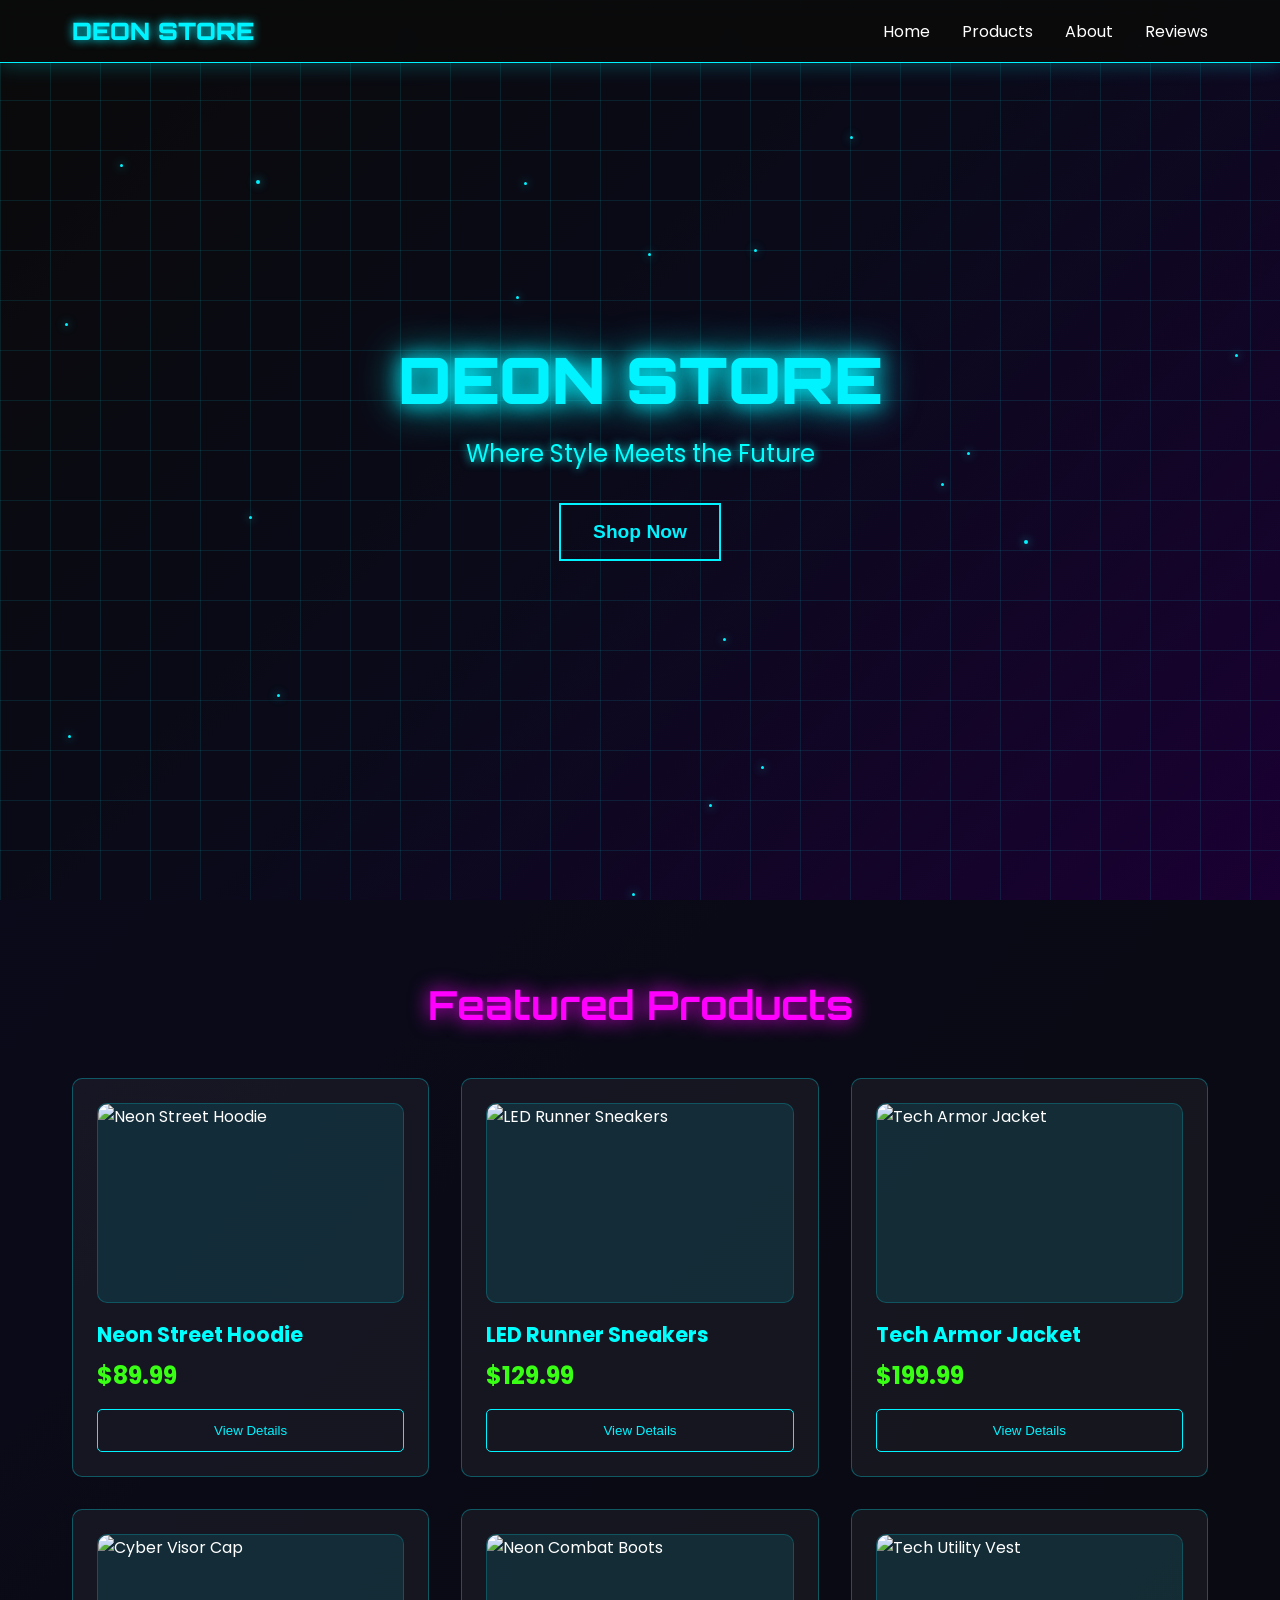
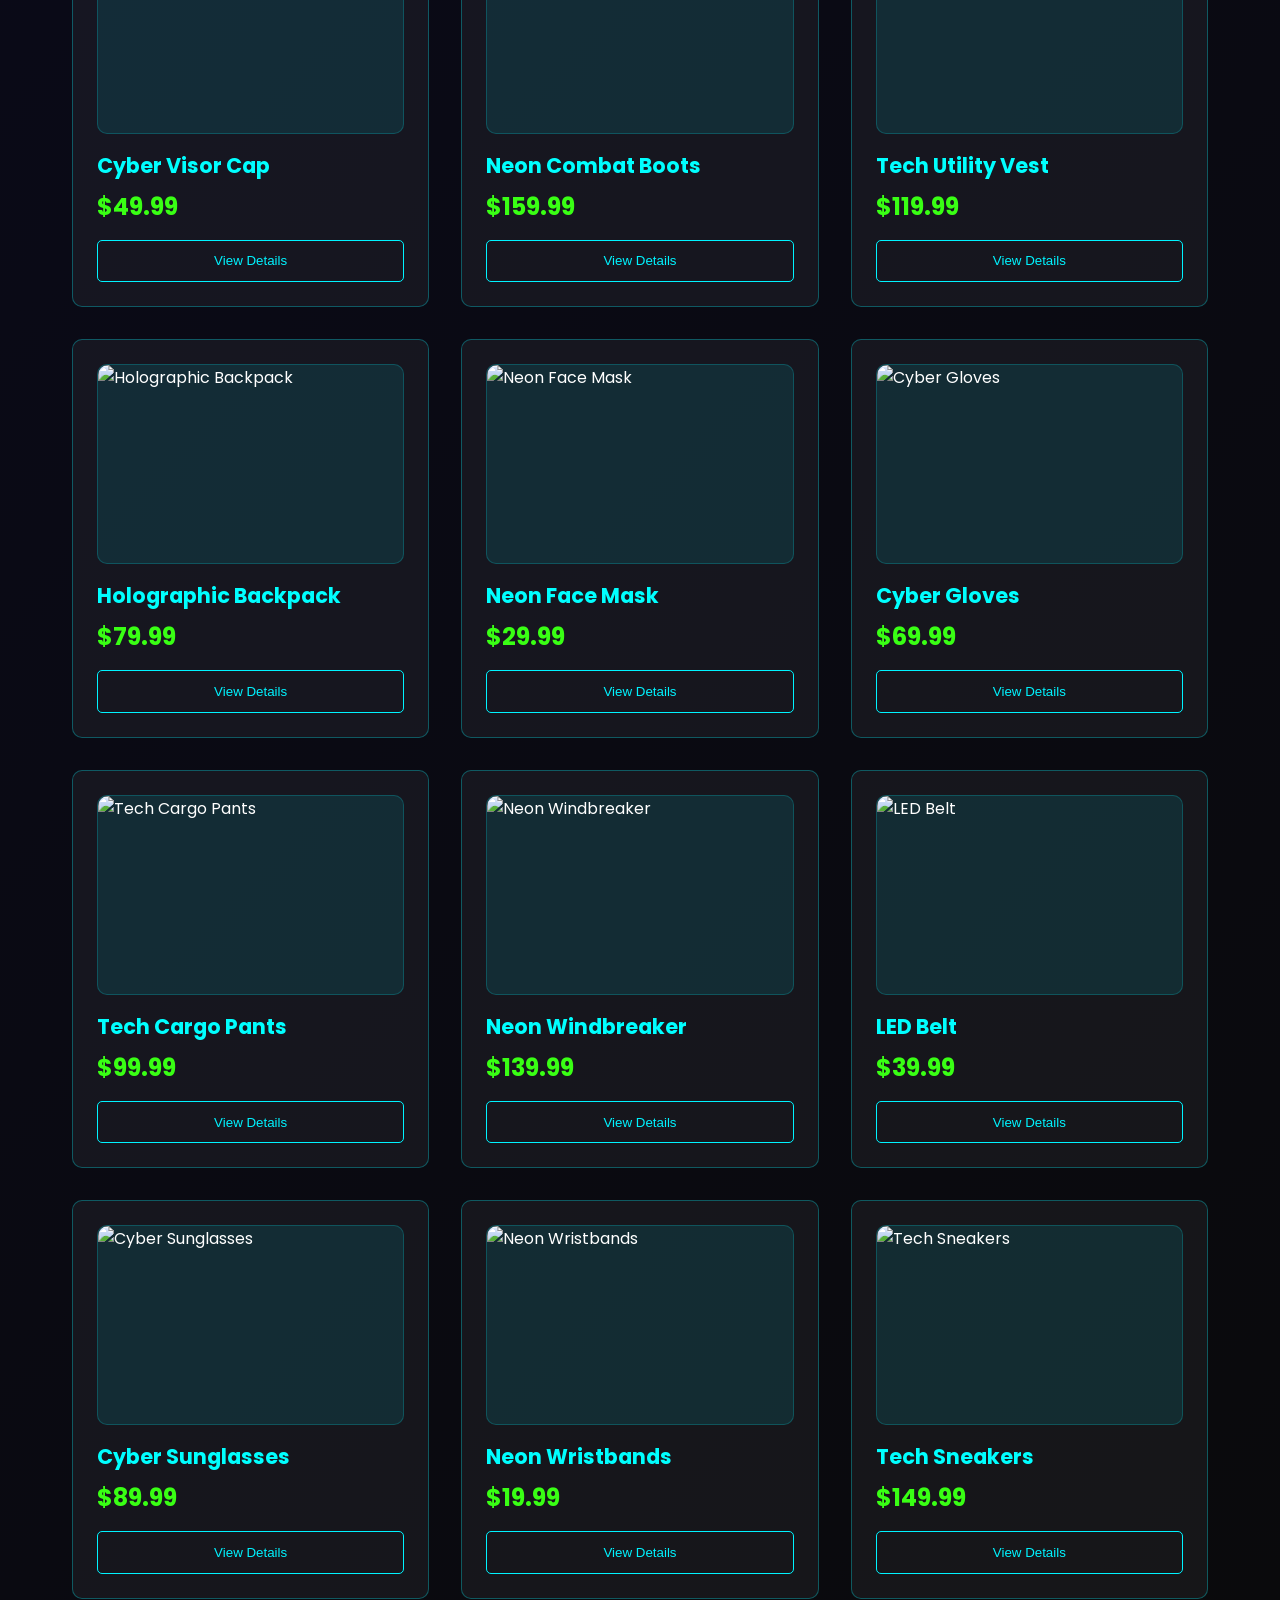
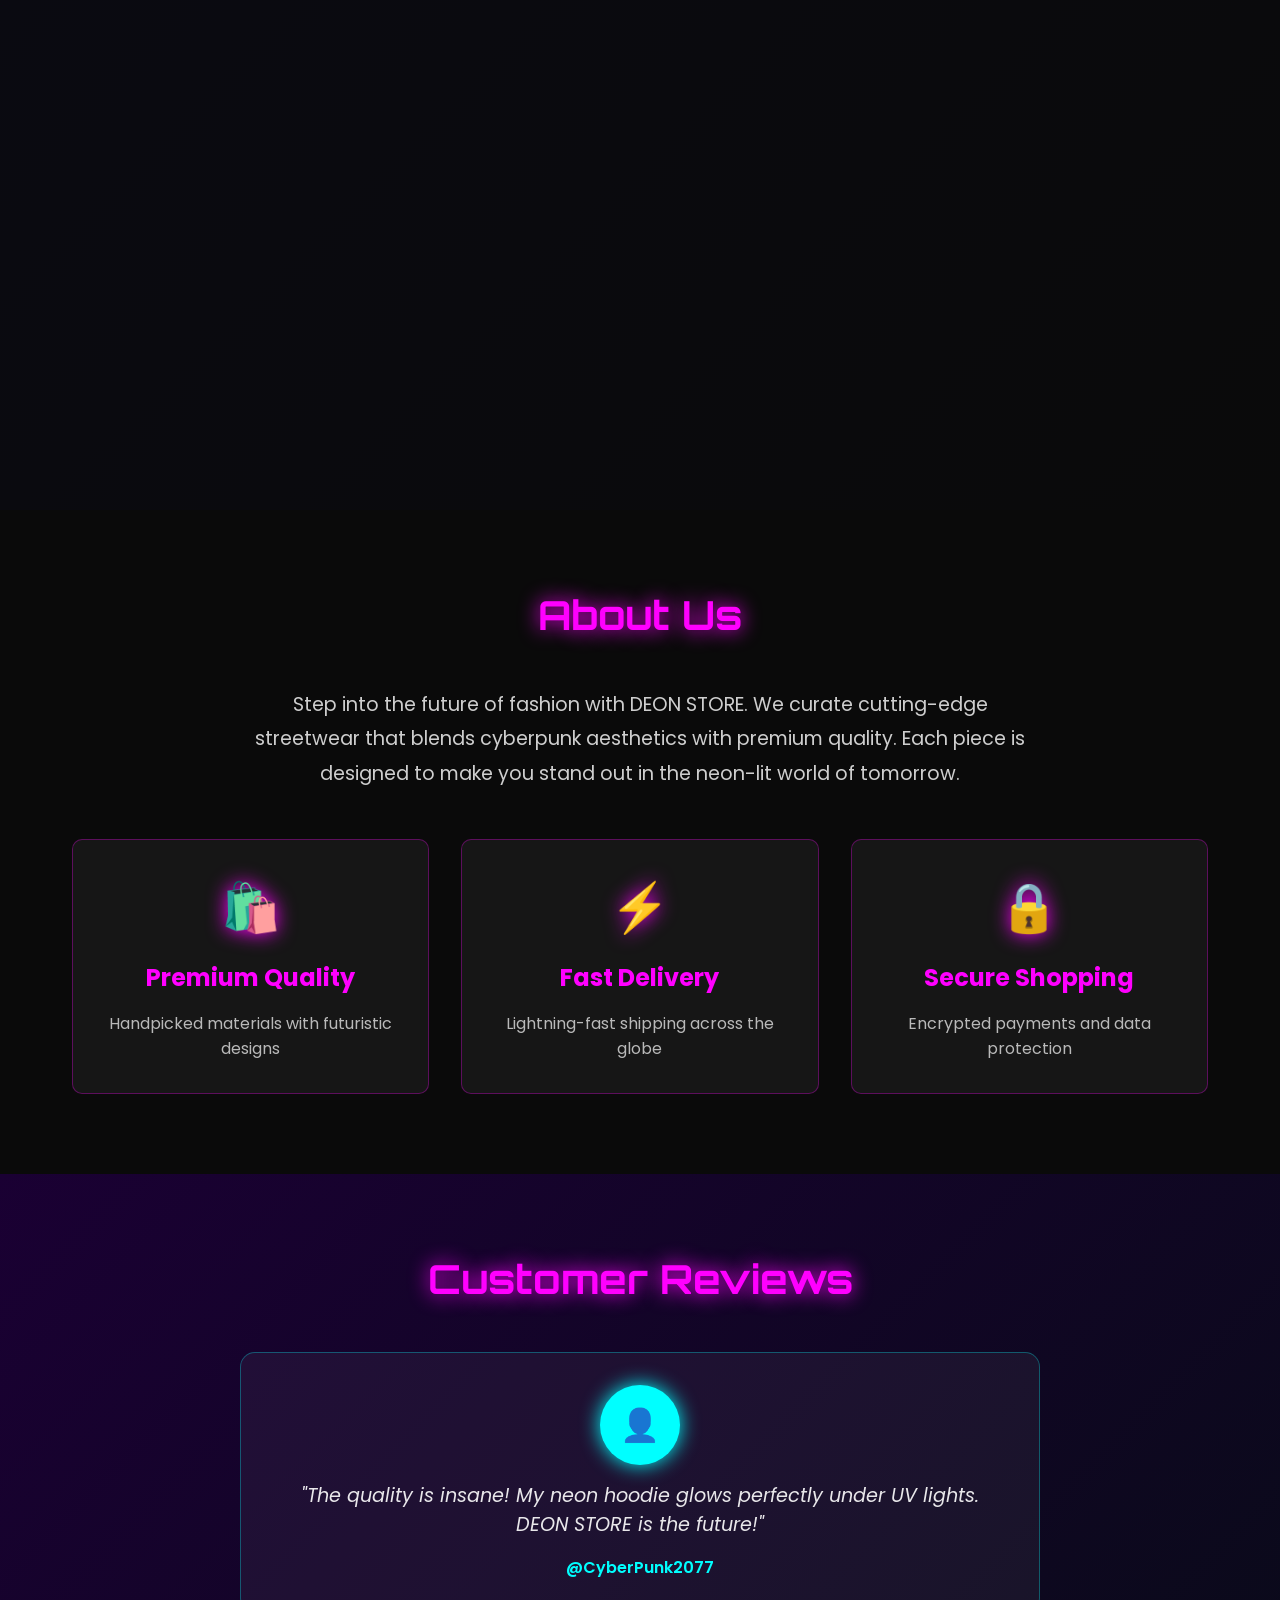
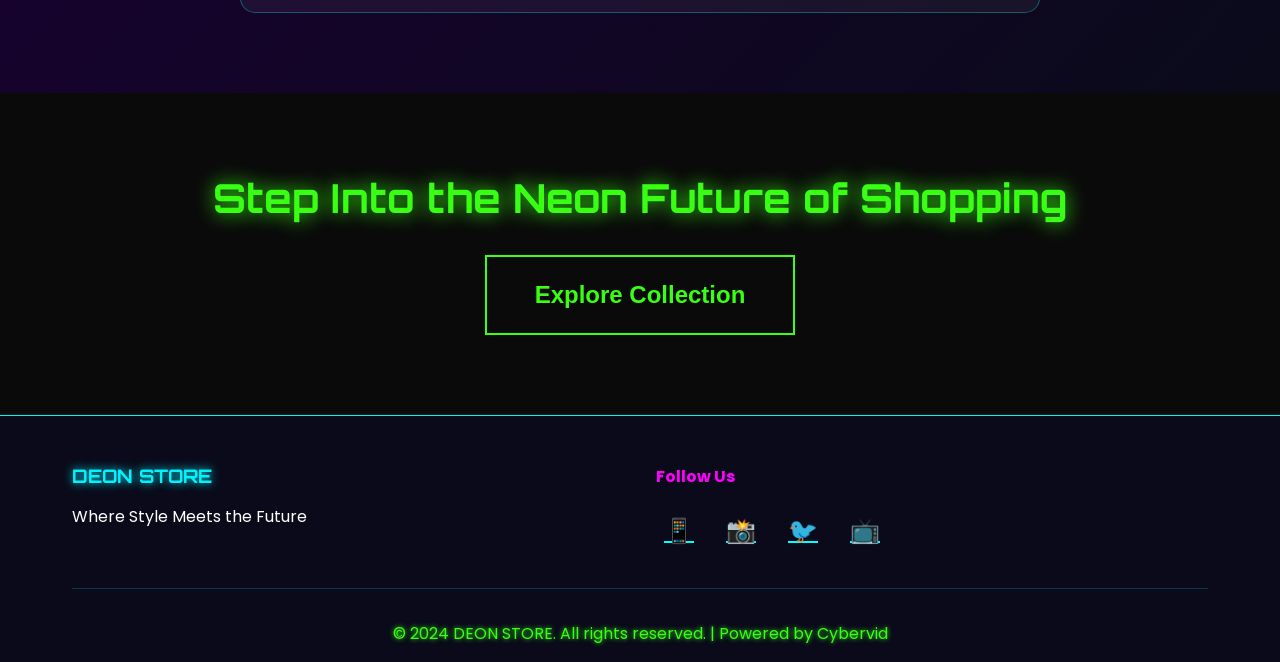
==== index.html @ 26b0946c "Add files via upload" ====
<!DOCTYPE html>
<html lang="en">
<head>
    <meta charset="UTF-8">
    <meta name="viewport" content="width=device-width, initial-scale=1.0">
    <title>DEON STORE - Where Style Meets the Future</title>
    <link rel="stylesheet" href="styles.css">
    <link rel="preconnect" href="https://fonts.googleapis.com">
    <link rel="preconnect" href="https://fonts.gstatic.com" crossorigin>
    <link href="https://fonts.googleapis.com/css2?family=Orbitron:wght@400;700;900&family=Poppins:wght@300;400;600;700&display=swap" rel="stylesheet">
</head>
<body>
    <!-- Navigation -->
    <nav class="navbar">
        <div class="nav-container">
            <div class="logo">DEON STORE</div>
            <ul class="nav-menu">
                <li><a href="#home" class="nav-link">Home</a></li>
                <li><a href="#products" class="nav-link">Products</a></li>
                <li><a href="#about" class="nav-link">About</a></li>
                <li><a href="#testimonials" class="nav-link">Reviews</a></li>
            </ul>
        </div>
    </nav>

    <!-- Hero Section -->
    <section id="home" class="hero">
        <div class="hero-background">
            <div class="neon-grid"></div>
            <div class="particles"></div>
        </div>
        <div class="hero-content">
            <h1 class="hero-logo">DEON STORE</h1>
            <p class="hero-motto">Where Style Meets the Future</p>
            <button class="cta-button" onclick="scrollToSection('products')">
                <span>Shop Now</span>
                <div class="button-glow"></div>
            </button>
        </div>
    </section>

    <!-- Featured Products Section -->
    <section id="products" class="products">
        <div class="container">
            <h2 class="section-title">Featured Products</h2>
            <div class="products-grid">
                <div class="product-card" onclick="openModal('WhatsApp Image 2025-08-17 at 20.28.55_fb49f972.jpg', 'Neon Street Hoodie', 'Premium cyberpunk hoodie with neon accents. Perfect for night rides and urban adventures.')">
                    <div class="product-image">
                        <img src="WhatsApp Image 2025-08-17 at 20.28.55_fb49f972.jpg" alt="Neon Street Hoodie" loading="lazy">
                    </div>
                    <h3>Neon Street Hoodie</h3>
                    <p class="price">$89.99</p>
                    <button class="quick-view">View Details</button>
                </div>

                <div class="product-card" onclick="openModal('WhatsApp Image 2025-08-17 at 20.29.00_7c708092.jpg', 'LED Runner Sneakers', 'Light-up sneakers with customizable LED patterns. Stand out in any crowd.')">
                    <div class="product-image">
                        <img src="WhatsApp Image 2025-08-17 at 20.29.00_7c708092.jpg" alt="LED Runner Sneakers" loading="lazy">
                    </div>
                    <h3>LED Runner Sneakers</h3>
                    <p class="price">$129.99</p>
                    <button class="quick-view">View Details</button>
                </div>

                <div class="product-card" onclick="openModal('WhatsApp Image 2025-08-17 at 20.29.01_e6cbb5f8.jpg', 'Tech Armor Jacket', 'Futuristic jacket with built-in tech features and weather-resistant materials.')">
                    <div class="product-image">
                        <img src="WhatsApp Image 2025-08-17 at 20.29.01_e6cbb5f8.jpg" alt="Tech Armor Jacket" loading="lazy">
                    </div>
                    <h3>Tech Armor Jacket</h3>
                    <p class="price">$199.99</p>
                    <button class="quick-view">View Details</button>
                </div>

                <div class="product-card" onclick="openModal('WhatsApp Image 2025-08-17 at 20.29.01_f3cc5299.jpg', 'Cyber Visor Cap', 'Holographic visor cap with UV protection and cyberpunk styling.')">
                    <div class="product-image">
                        <img src="WhatsApp Image 2025-08-17 at 20.29.01_f3cc5299.jpg" alt="Cyber Visor Cap" loading="lazy">
                    </div>
                    <h3>Cyber Visor Cap</h3>
                    <p class="price">$49.99</p>
                    <button class="quick-view">View Details</button>
                </div>

                <div class="product-card" onclick="openModal('WhatsApp Image 2025-08-17 at 20.29.02_3df1b078.jpg', 'Neon Combat Boots', 'Heavy-duty boots with neon trim and reinforced steel toes.')">
                    <div class="product-image">
                        <img src="WhatsApp Image 2025-08-17 at 20.29.02_3df1b078.jpg" alt="Neon Combat Boots" loading="lazy">
                    </div>
                    <h3>Neon Combat Boots</h3>
                    <p class="price">$159.99</p>
                    <button class="quick-view">View Details</button>
                </div>

                <div class="product-card" onclick="openModal('WhatsApp Image 2025-08-17 at 20.29.02_bd041185.jpg', 'Tech Utility Vest', 'Multi-pocket vest with charging ports and reflective strips.')">
                    <div class="product-image">
                        <img src="WhatsApp Image 2025-08-17 at 20.29.02_bd041185.jpg" alt="Tech Utility Vest" loading="lazy">
                    </div>
                    <h3>Tech Utility Vest</h3>
                    <p class="price">$119.99</p>
                    <button class="quick-view">View Details</button>
                </div>

                <div class="product-card" onclick="openModal('WhatsApp Image 2025-08-17 at 20.29.11_04594340.jpg', 'Holographic Backpack', 'Shimmering backpack with holographic panels and laptop compartment.')">
                    <div class="product-image">
                        <img src="WhatsApp Image 2025-08-17 at 20.29.11_04594340.jpg" alt="Holographic Backpack" loading="lazy">
                    </div>
                    <h3>Holographic Backpack</h3>
                    <p class="price">$79.99</p>
                    <button class="quick-view">View Details</button>
                </div>

                <div class="product-card" onclick="openModal('WhatsApp Image 2025-08-17 at 20.29.11_48059066.jpg', 'Neon Face Mask', 'LED face mask with breathing effects and customizable patterns.')">
                    <div class="product-image">
                        <img src="WhatsApp Image 2025-08-17 at 20.29.11_48059066.jpg" alt="Neon Face Mask" loading="lazy">
                    </div>
                    <h3>Neon Face Mask</h3>
                    <p class="price">$29.99</p>
                    <button class="quick-view">View Details</button>
                </div>

                <div class="product-card" onclick="openModal('WhatsApp Image 2025-08-17 at 20.29.13_5b6c40fe.jpg', 'Cyber Gloves', 'Touchscreen-compatible gloves with neon knuckle protection.')">
                    <div class="product-image">
                        <img src="WhatsApp Image 2025-08-17 at 20.29.13_5b6c40fe.jpg" alt="Cyber Gloves" loading="lazy">
                    </div>
                    <h3>Cyber Gloves</h3>
                    <p class="price">$69.99</p>
                    <button class="quick-view">View Details</button>
                </div>

                <div class="product-card" onclick="openModal('WhatsApp Image 2025-08-17 at 20.29.13_5b9db99a.jpg', 'Tech Cargo Pants', 'Water-resistant pants with multiple tech pockets and neon piping.')">
                    <div class="product-image">
                        <img src="WhatsApp Image 2025-08-17 at 20.29.13_5b9db99a.jpg" alt="Tech Cargo Pants" loading="lazy">
                    </div>
                    <h3>Tech Cargo Pants</h3>
                    <p class="price">$99.99</p>
                    <button class="quick-view">View Details</button>
                </div>

                <div class="product-card" onclick="openModal('WhatsApp Image 2025-08-17 at 20.29.13_06afcc57.jpg', 'Neon Windbreaker', 'Lightweight windbreaker with reflective neon details and hood.')">
                    <div class="product-image">
                        <img src="WhatsApp Image 2025-08-17 at 20.29.13_06afcc57.jpg" alt="Neon Windbreaker" loading="lazy">
                    </div>
                    <h3>Neon Windbreaker</h3> 
                    <p class="price">$139.99</p>
                    <button class="quick-view">View Details</button>
                </div>

                <div class="product-card" onclick="openModal('WhatsApp Image 2025-08-17 at 20.29.14_d9098019.jpg', 'LED Belt', 'Programmable LED belt with multiple color modes and patterns.')">
                    <div class="product-image">
                        <img src="WhatsApp Image 2025-08-17 at 20.29.14_d9098019.jpg" alt="LED Belt" loading="lazy">
                    </div>
                    <h3>LED Belt</h3>
                    <p class="price">$39.99</p>
                    <button class="quick-view">View Details</button>
                </div>

                <div class="product-card" onclick="openModal('WhatsApp Image 2025-08-17 at 20.29.15_bfc87f7a.jpg', 'Cyber Sunglasses', 'Futuristic sunglasses with UV protection and neon frames.')">
                    <div class="product-image">
                        <img src="WhatsApp Image 2025-08-17 at 20.29.15_bfc87f7a.jpg" alt="Cyber Sunglasses" loading="lazy">
                    </div>
                    <h3>Cyber Sunglasses</h3>
                    <p class="price">$89.99</p>
                    <button class="quick-view">View Details</button>
                </div>

                <div class="product-card" onclick="openModal('WhatsApp Image 2025-08-17 at 20.29.16_d5eb5d03.jpg', 'Neon Wristbands', 'Set of glowing wristbands with adjustable brightness.')">
                    <div class="product-image">
                        <img src="WhatsApp Image 2025-08-17 at 20.29.16_d5eb5d03.jpg" alt="Neon Wristbands" loading="lazy">
                    </div>
                    <h3>Neon Wristbands</h3>
                    <p class="price">$19.99</p>
                    <button class="quick-view">View Details</button>
                </div>

                <div class="product-card" onclick="openModal('WhatsApp Image 2025-08-17 at 20.29.17_5d452680.jpg', 'Tech Sneakers', 'High-tech sneakers with memory foam and neon accents.')">
                    <div class="product-image">
                        <img src="WhatsApp Image 2025-08-17 at 20.29.17_5d452680.jpg" alt="Tech Sneakers" loading="lazy">
                    </div>
                    <h3>Tech Sneakers</h3>
                    <p class="price">$149.99</p>
                    <button class="quick-view">View Details</button>
                </div>

                <div class="product-card" onclick="openModal('WhatsApp Image 2025-08-17 at 20.29.18_bd5cf0e1.jpg', 'Holographic Jacket', 'Iridescent jacket that changes color in different lighting.')">
                    <div class="product-image">
                        <img src="WhatsApp Image 2025-08-17 at 20.29.18_bd5cf0e1.jpg" alt="Holographic Jacket" loading="lazy">
                    </div>
                    <h3>Holographic Jacket</h3>
                    <p class="price">$179.99</p>
                    <button class="quick-view">View Details</button>
                </div>

                <div class="product-card" onclick="openModal('WhatsApp Image 2025-08-17 at 20.29.18_f52ed881.jpg', 'Neon Tech Hoodie', 'Advanced hoodie with integrated LED strips and smart fabric.')">
                    <div class="product-image">
                        <img src="WhatsApp Image 2025-08-17 at 20.29.18_f52ed881.jpg" alt="Neon Tech Hoodie" loading="lazy">
                    </div>
                    <h3>Neon Tech Hoodie</h3>
                    <p class="price">$159.99</p>
                    <button class="quick-view">View Details</button>
                </div>
            </div>
        </div>
    </section>

    <!-- Neon Modal -->
    <div id="neon-modal" class="modal-overlay">
        <div class="modal-card">
            <button class="modal-close" onclick="closeModal()">
                <span class="close-x">×</span>
            </button>
            <div class="modal-image-container">
                <img id="modal-image" src="" alt="Product Image">
            </div>
            <div class="modal-content">
                <h2 id="modal-title" class="modal-title">Product Name</h2>
                <p id="modal-description" class="modal-description">Product description will appear here</p>
                <button class="add-to-cart-btn">View Details</button>
            </div>
        </div>
    </div>

    <!-- About Us Section -->
    <section id="about" class="about">
        <div class="container">
            <h2 class="section-title">About Us</h2>
            <div class="about-content">
                <p class="about-text">
                    Step into the future of fashion with DEON STORE. We curate cutting-edge streetwear 
                    that blends cyberpunk aesthetics with premium quality. Each piece is designed to make 
                    you stand out in the neon-lit world of tomorrow.
                </p>
                <div class="features">
                    <div class="feature">
                        <div class="feature-icon">🛍️</div>
                        <h3>Premium Quality</h3>
                        <p>Handpicked materials with futuristic designs</p>
                    </div>
                    <div class="feature">
                        <div class="feature-icon">⚡</div>
                        <h3>Fast Delivery</h3>
                        <p>Lightning-fast shipping across the globe</p>
                    </div>
                    <div class="feature">
                        <div class="feature-icon">🔒</div>
                        <h3>Secure Shopping</h3>
                        <p>Encrypted payments and data protection</p>
                    </div>
                </div>
            </div>
        </div>
    </section>

    <!-- Testimonials Section -->
    <section id="testimonials" class="testimonials">
        <div class="container">
            <h2 class="section-title">Customer Reviews</h2>
            <div class="testimonials-carousel">
                <div class="testimonial-card active">
                    <div class="testimonial-avatar">👤</div>
                    <p>"The quality is insane! My neon hoodie glows perfectly under UV lights. DEON STORE is the future!"</p>
                    <h4>@CyberPunk2077</h4>
                </div>
                <div class="testimonial-card">
                    <div class="testimonial-avatar">👤</div>
                    <p>"Fastest delivery ever! Ordered yesterday, arrived today. The LED sneakers are absolutely fire!"</p>
                    <h4>@NeonQueen</h4>
                </div>
                <div class="testimonial-card">
                    <div class="testimonial-avatar">👤</div>
                    <p>"Customer service is top-notch. They helped me find the perfect size and the jacket fits like a dream."</p>
                    <h4>@TechFashionista</h4>
                </div>
            </div>
        </div>
    </section>

    <!-- Call-to-Action Section -->
    <section class="cta-section">
        <div class="container">
            <h2>Step Into the Neon Future of Shopping</h2>
            <button class="cta-button-large" onclick="scrollToSection('products')">
                <span>Explore Collection</span>
                <div class="button-glow"></div>
            </button>
        </div>
    </section>

    <!-- Footer -->
    <footer class="footer">
        <div class="container">
            <div class="footer-content">
                <div class="footer-section">
                    <h3>DEON STORE</h3>
                    <p>Where Style Meets the Future</p>
                </div>
                <div class="footer-section">
                    <h4>Follow Us</h4>
                    <div class="social-icons">
                        <a href="#" class="social-icon">📱</a>
                        <a href="#" class="social-icon">📸</a>
                        <a href="#" class="social-icon">🐦</a>
                        <a href="#" class="social-icon">📺</a>
                    </div>
                </div>
            </div>
            <div class="footer-bottom">
                <p>&copy; 2024 DEON STORE. All rights reserved. | Powered by Cybervid</p>
            </div>
        </div>
    </footer>

    <script src="script.js"></script>
</body>
</html>
---- styles.css ----
/* Reset and Base Styles */
* {
    margin: 0;
    padding: 0;
    box-sizing: border-box;
}

:root {
    --neon-blue: #00f3ff;
    --neon-magenta: #ff00ff;
    --neon-cyan: #00ffff;
    --neon-green: #39ff14;
    --neon-pink: #ff007f;
    --dark-bg: #0a0a0a;
    --dark-navy: #0a0a1a;
    --dark-purple: #1a0033;
}

body {
    font-family: 'Poppins', sans-serif;
    background: var(--dark-bg);
    color: #ffffff;
    overflow-x: hidden;
    scroll-behavior: smooth;
}

/* Navigation */
.navbar {
    position: fixed;
    top: 0;
    width: 100%;
    background: rgba(10, 10, 10, 0.9);
    backdrop-filter: blur(10px);
    z-index: 1000;
    padding: 1rem 0;
    border-bottom: 1px solid var(--neon-blue);
    box-shadow: 0 0 20px rgba(0, 243, 255, 0.3);
}

.nav-container {
    max-width: 1200px;
    margin: 0 auto;
    display: flex;
    justify-content: space-between;
    align-items: center;
    padding: 0 2rem;
}

.logo {
    font-family: 'Orbitron', monospace;
    font-size: 1.5rem;
    font-weight: 900;
    color: var(--neon-blue);
    text-shadow: 0 0 10px var(--neon-blue);
}

.nav-menu {
    display: flex;
    list-style: none;
    gap: 2rem;
}

.nav-link {
    color: #ffffff;
    text-decoration: none;
    font-weight: 400;
    transition: all 0.3s ease;
    position: relative;
}

.nav-link:hover {
    color: var(--neon-cyan);
    text-shadow: 0 0 10px var(--neon-cyan);
}

.nav-link::after {
    content: '';
    position: absolute;
    bottom: -5px;
    left: 0;
    width: 0;
    height: 2px;
    background: var(--neon-cyan);
    transition: width 0.3s ease;
}

.nav-link:hover::after {
    width: 100%;
    box-shadow: 0 0 10px var(--neon-cyan);
}

/* Hero Section */
.hero {
    height: 100vh;
    position: relative;
    display: flex;
    align-items: center;
    justify-content: center;
    overflow: hidden;
}

.hero-background {
    position: absolute;
    top: 0;
    left: 0;
    width: 100%;
    height: 100%;
    background: linear-gradient(135deg, var(--dark-bg) 0%, var(--dark-navy) 50%, var(--dark-purple) 100%);
}

.neon-grid {
    position: absolute;
    top: 0;
    left: 0;
    width: 100%;
    height: 100%;
    background-image: 
        linear-gradient(rgba(0, 243, 255, 0.1) 1px, transparent 1px),
        linear-gradient(90deg, rgba(0, 243, 255, 0.1) 1px, transparent 1px);
    background-size: 50px 50px;
    animation: gridMove 20s linear infinite;
}

@keyframes gridMove {
    0% { transform: translate(0, 0); }
    100% { transform: translate(50px, 50px); }
}

.particles {
    position: absolute;
    top: 0;
    left: 0;
    width: 100%;
    height: 100%;
    overflow: hidden;
}

.particles::before,
.particles::after {
    content: '';
    position: absolute;
    width: 4px;
    height: 4px;
    background: var(--neon-blue);
    border-radius: 50%;
    box-shadow: 0 0 10px var(--neon-blue);
    animation: float 15s infinite;
}

.particles::before {
    left: 20%;
    top: 20%;
    animation-delay: 0s;
}

.particles::after {
    left: 80%;
    top: 60%;
    animation-delay: 5s;
}

@keyframes float {
    0%, 100% { transform: translateY(0) translateX(0); }
    25% { transform: translateY(-100px) translateX(50px); }
    50% { transform: translateY(-50px) translateX(-50px); }
    75% { transform: translateY(-150px) translateX(25px); }
}

.hero-content {
    text-align: center;
    z-index: 10;
}

.hero-logo {
    font-family: 'Orbitron', monospace;
    font-size: 4rem;
    font-weight: 900;
    color: var(--neon-blue);
    text-shadow: 0 0 20px var(--neon-blue), 0 0 40px var(--neon-blue);
    margin-bottom: 1rem;
    animation: glow 2s ease-in-out infinite alternate;
}

@keyframes glow {
    from { text-shadow: 0 0 20px var(--neon-blue), 0 0 40px var(--neon-blue); }
    to { text-shadow: 0 0 30px var(--neon-blue), 0 0 60px var(--neon-blue), 0 0 80px var(--neon-blue); }
}

.hero-motto {
    font-size: 1.5rem;
    color: var(--neon-cyan);
    margin-bottom: 2rem;
    text-shadow: 0 0 10px var(--neon-cyan);
}

.cta-button {
    position: relative;
    padding: 1rem 2rem;
    font-size: 1.2rem;
    font-weight: 600;
    background: transparent;
    color: var(--neon-blue);
    border: 2px solid var(--neon-blue);
    cursor: pointer;
    transition: all 0.3s ease;
    overflow: hidden;
}

.cta-button:hover {
    color: var(--dark-bg);
    box-shadow: 0 0 20px var(--neon-blue), 0 0 40px var(--neon-blue);
}

.cta-button span {
    position: relative;
    z-index: 2;
}

.button-glow {
    position: absolute;
    top: 0;
    left: -100%;
    width: 100%;
    height: 100%;
    background: linear-gradient(90deg, transparent, var(--neon-blue), transparent);
    transition: left 0.5s ease;
}

.cta-button:hover .button-glow {
    left: 100%;
}

.cta-button::before {
    content: '';
    position: absolute;
    top: 0;
    left: 0;
    width: 0;
    height: 100%;
    background: var(--neon-blue);
    transition: width 0.3s ease;
    z-index: 1;
}

.cta-button:hover::before {
    width: 100%;
}

/* Container */
.container {
    max-width: 1200px;
    margin: 0 auto;
    padding: 0 2rem;
}

/* Section Styles */
section {
    padding: 5rem 0;
}

.section-title {
    font-family: 'Orbitron', monospace;
    font-size: 2.5rem;
    text-align: center;
    margin-bottom: 3rem;
    color: var(--neon-magenta);
    text-shadow: 0 0 20px var(--neon-magenta);
}

/* Products Section */
.products {
    background: linear-gradient(135deg, var(--dark-navy) 0%, var(--dark-bg) 100%);
}

.products-grid {
    display: grid;
    grid-template-columns: repeat(auto-fit, minmax(280px, 1fr));
    gap: 2rem;
}

.product-card {
    background: rgba(255, 255, 255, 0.05);
    border: 1px solid rgba(0, 243, 255, 0.3);
    border-radius: 10px;
    padding: 1.5rem;
    transition: all 0.3s ease;
    position: relative;
    overflow: hidden;
}

.product-card:hover {
    transform: translateY(-10px);
    box-shadow: 0 10px 30px rgba(0, 243, 255, 0.3);
    border-color: var(--neon-blue);
}

.product-card::before {
    content: '';
    position: absolute;
    top: -50%;
    left: -50%;
    width: 200%;
    height: 200%;
    background: linear-gradient(45deg, transparent, rgba(0, 243, 255, 0.1), transparent);
    transform: rotate(45deg);
    transition: all 0.5s ease;
    opacity: 0;
}

.product-card:hover::before {
    opacity: 1;
    animation: shimmer 0.5s ease;
}

@keyframes shimmer {
    0% { transform: translateX(-100%) translateY(-100%) rotate(45deg); }
    100% { transform: translateX(100%) translateY(100%) rotate(45deg); }
}

.product-image {
    height: 200px;
    background: rgba(0, 243, 255, 0.1);
    border-radius: 10px;
    display: flex;
    align-items: center;
    justify-content: center;
    margin-bottom: 1rem;
    border: 1px solid rgba(0, 243, 255, 0.2);
}

.product-placeholder {
    color: var(--neon-cyan);
    font-weight: 600;
    text-shadow: 0 0 10px var(--neon-cyan);
}

.product-card h3 {
    font-size: 1.3rem;
    margin-bottom: 0.5rem;
    color: var(--neon-cyan);
}

.price {
    font-size: 1.5rem;
    font-weight: 700;
    color: var(--neon-green);
    margin-bottom: 1rem;
}

.quick-view {
    width: 100%;
    padding: 0.8rem;
    background: transparent;
    color: var(--neon-blue);
    border: 1px solid var(--neon-blue);
    border-radius: 5px;
    cursor: pointer;
    transition: all 0.3s ease;
}

.quick-view:hover {
    background: var(--neon-blue);
    color: var(--dark-bg);
    box-shadow: 0 0 15px var(--neon-blue);
}

/* About Section */
.about {
    background: var(--dark-bg);
}

.about-content {
    text-align: center;
}

.about-text {
    font-size: 1.2rem;
    line-height: 1.8;
    margin-bottom: 3rem;
    color: rgba(255, 255, 255, 0.8);
    max-width: 800px;
    margin-left: auto;
    margin-right: auto;
}

.features {
    display: grid;
    grid-template-columns: repeat(auto-fit, minmax(250px, 1fr));
    gap: 2rem;
    margin-top: 3rem;
}

.feature {
    padding: 2rem;
    background: rgba(255, 255, 255, 0.05);
    border: 1px solid rgba(255, 0, 255, 0.3);
    border-radius: 10px;
    transition: all 0.3s ease;
}

.feature:hover {
    transform: translateY(-5px);
    box-shadow: 0 10px 25px rgba(255, 0, 255, 0.3);
}

.feature-icon {
    font-size: 3rem;
    margin-bottom: 1rem;
    filter: drop-shadow(0 0 10px var(--neon-magenta));
}

.feature h3 {
    font-size: 1.5rem;
    margin-bottom: 1rem;
    color: var(--neon-magenta);
}

.feature p {
    color: rgba(255, 255, 255, 0.7);
}

/* Testimonials Section */
.testimonials {
    background: linear-gradient(135deg, var(--dark-purple) 0%, var(--dark-navy) 100%);
}

.testimonials-carousel {
    position: relative;
    max-width: 800px;
    margin: 0 auto;
}

.testimonial-card {
    display: none;
    text-align: center;
    padding: 2rem;
    background: rgba(255, 255, 255, 0.05);
    border: 1px solid rgba(0, 255, 255, 0.3);
    border-radius: 15px;
    transition: all 0.3s ease;
}

.testimonial-card.active {
    display: block;
    animation: fadeIn 0.5s ease;
}

@keyframes fadeIn {
    from { opacity: 0; transform: translateY(20px); }
    to { opacity: 1; transform: translateY(0); }
}

.testimonial-avatar {
    width: 80px;
    height: 80px;
    background: var(--neon-cyan);
    border-radius: 50%;
    display: flex;
    align-items: center;
    justify-content: center;
    font-size: 2rem;
    margin: 0 auto 1rem;
    box-shadow: 0 0 20px var(--neon-cyan);
}

.testimonial-card p {
    font-size: 1.2rem;
    font-style: italic;
    margin-bottom: 1rem;
    color: rgba(255, 255, 255, 0.9);
}

.testimonial-card h4 {
    color: var(--neon-cyan);
    font-weight: 600;
}

/* CTA Section */
.cta-section {
    background: var(--dark-bg);
    text-align: center;
    padding: 5rem 0;
}

.cta-section h2 {
    font-family: 'Orbitron', monospace;
    font-size: 2.5rem;
    margin-bottom: 2rem;
    color: var(--neon-green);
    text-shadow: 0 0 20px var(--neon-green);
}

.cta-button-large {
    position: relative;
    padding: 1.5rem 3rem;
    font-size: 1.5rem;
    font-weight: 700;
    background: transparent;
    color: var(--neon-green);
    border: 2px solid var(--neon-green);
    cursor: pointer;
    transition: all 0.3s ease;
    overflow: hidden;
}

.cta-button-large:hover {
    color: var(--dark-bg);
    box-shadow: 0 0 30px var(--neon-green), 0 0 60px var(--neon-green);
}

.cta-button-large span {
    position: relative;
    z-index: 2;
}

.cta-button-large .button-glow {
    background: linear-gradient(90deg, transparent, var(--neon-green), transparent);
}

.cta-button-large::before {
    background: var(--neon-green);
}

/* Footer */
.footer {
    background: var(--dark-navy);
    padding: 3rem 0 1rem;
    border-top: 1px solid var(--neon-blue);
}

.footer-content {
    display: grid;
    grid-template-columns: repeat(auto-fit, minmax(250px, 1fr));
    gap: 2rem;
    margin-bottom: 2rem;
}

.footer-section h3 {
    font-family: 'Orbitron', monospace;
    color: var(--neon-blue);
    margin-bottom: 1rem;
    text-shadow: 0 0 10px var(--neon-blue);
}

.footer-section h4 {
    color: var(--neon-magenta);
    margin-bottom: 1rem;
}

.social-icons {
    display: flex;
    gap: 1rem;
}

.social-icon {
    display: inline-block;
    padding: 0.5rem;
    font-size: 1.5rem;
    color: var(--neon-cyan);
    transition: all 0.3s ease;
}

.social-icon:hover {
    color: var(--neon-pink);
    text-shadow: 0 0 15px var(--neon-pink);
    transform: scale(1.2);
}

.footer-bottom {
    text-align: center;
    padding-top: 2rem;
    border-top: 1px solid rgba(0, 243, 255, 0.2);
    color: var(--neon-green);
    text-shadow: 0 0 5px var(--neon-green);
}

/* Modal Styles */
.modal-overlay {
    position: fixed;
    top: 0;
    left: 0;
    width: 100%;
    height: 100%;
    background: rgba(0, 0, 0, 0.8);
    backdrop-filter: blur(10px);
    display: flex;
    align-items: center;
    justify-content: center;
    z-index: 10000;
    opacity: 0;
    visibility: hidden;
    transition: all 0.3s ease;
}

.modal-overlay.active {
    opacity: 1;
    visibility: visible;
}

.modal-card {
    background: linear-gradient(135deg, var(--dark-navy) 0%, var(--dark-purple) 100%);
    border: 2px solid var(--neon-cyan);
    border-radius: 20px;
    padding: 2rem;
    max-width: 600px;
    width: 90%;
    max-height: 90vh;
    overflow-y: auto;
    position: relative;
    transform: scale(0.7) translateY(50px);
    transition: all 0.4s cubic-bezier(0.175, 0.885, 0.32, 1.275);
    box-shadow: 
        0 0 30px var(--neon-cyan),
        0 0 60px rgba(0, 255, 255, 0.5),
        inset 0 0 30px rgba(0, 255, 255, 0.1);
}

.modal-overlay.active .modal-card {
    transform: scale(1) translateY(0);
}

.modal-close {
    position: absolute;
    top: 15px;
    right: 20px;
    background: transparent;
    border: none;
    color: var(--neon-magenta);
    font-size: 2rem;
    cursor: pointer;
    z-index: 10001;
    width: 40px;
    height: 40px;
    border-radius: 50%;
    display: flex;
    align-items: center;
    justify-content: center;
    transition: all 0.3s ease;
}

.modal-close:hover {
    color: var(--neon-pink);
    text-shadow: 0 0 20px var(--neon-pink);
    transform: scale(1.2) rotate(90deg);
}

.close-x {
    font-weight: bold;
    text-shadow: 0 0 10px var(--neon-magenta);
}

.modal-image-container {
    width: 100%;
    margin-bottom: 1.5rem;
    border-radius: 15px;
    overflow: hidden;
    border: 3px solid var(--neon-cyan);
    box-shadow: 0 0 20px rgba(0, 255, 255, 0.5);
}

.modal-image-container img {
    width: 100%;
    height: auto;
    display: block;
    object-fit: cover;
}

.modal-content {
    text-align: center;
}

.modal-title {
    font-family: 'Orbitron', monospace;
    font-size: 2rem;
    color: var(--neon-cyan);
    margin-bottom: 1rem;
    text-shadow: 0 0 20px var(--neon-cyan);
    animation: glow 2s ease-in-out infinite alternate;
}

.modal-description {
    font-size: 1.1rem;
    color: var(--neon-green);
    margin-bottom: 2rem;
    line-height: 1.6;
    text-shadow: 0 0 10px var(--neon-green);
}

.add-to-cart-btn {
    padding: 1rem 2.5rem;
    font-size: 1.2rem;
    font-weight: 600;
    background: transparent;
    color: var(--neon-magenta);
    border: 2px solid var(--neon-magenta);
    border-radius: 50px;
    cursor: pointer;
    transition: all 0.3s ease;
    position: relative;
    overflow: hidden;
    text-transform: uppercase;
    letter-spacing: 1px;
}

.add-to-cart-btn:hover {
    color: var(--dark-bg);
    box-shadow: 0 0 30px var(--neon-magenta), 0 0 60px rgba(255, 0, 255, 0.5);
}

.add-to-cart-btn::before {
    content: '';
    position: absolute;
    top: 0;
    left: -100%;
    width: 100%;
    height: 100%;
    background: linear-gradient(90deg, transparent, var(--neon-magenta), transparent);
    transition: left 0.5s ease;
}

.add-to-cart-btn:hover::before {
    left: 100%;
}

.add-to-cart-btn::after {
    content: '';
    position: absolute;
    top: 0;
    left: 0;
    width: 0;
    height: 100%;
    background: var(--neon-magenta);
    transition: width 0.3s ease;
    z-index: -1;
}

.add-to-cart-btn:hover::after {
    width: 100%;
}

/* Product Image Styles */
.product-image img {
    width: 100%;
    height: 100%;
    object-fit: cover;
    border-radius: 10px;
}

/* Responsive Design */
@media (max-width: 768px) {
    .hero-logo {
        font-size: 2.5rem;
    }
    
    .hero-motto {
        font-size: 1.2rem;
    }
    
    .nav-menu {
        flex-direction: column;
        gap: 1rem;
    }
    
    .products-grid {
        grid-template-columns: 1fr;
    }
    
    .features {
        grid-template-columns: 1fr;
    }
    
    .modal-card {
        width: 95%;
        padding: 1.5rem;
    }
    
    .modal-title {
        font-size: 1.5rem;
    }
}
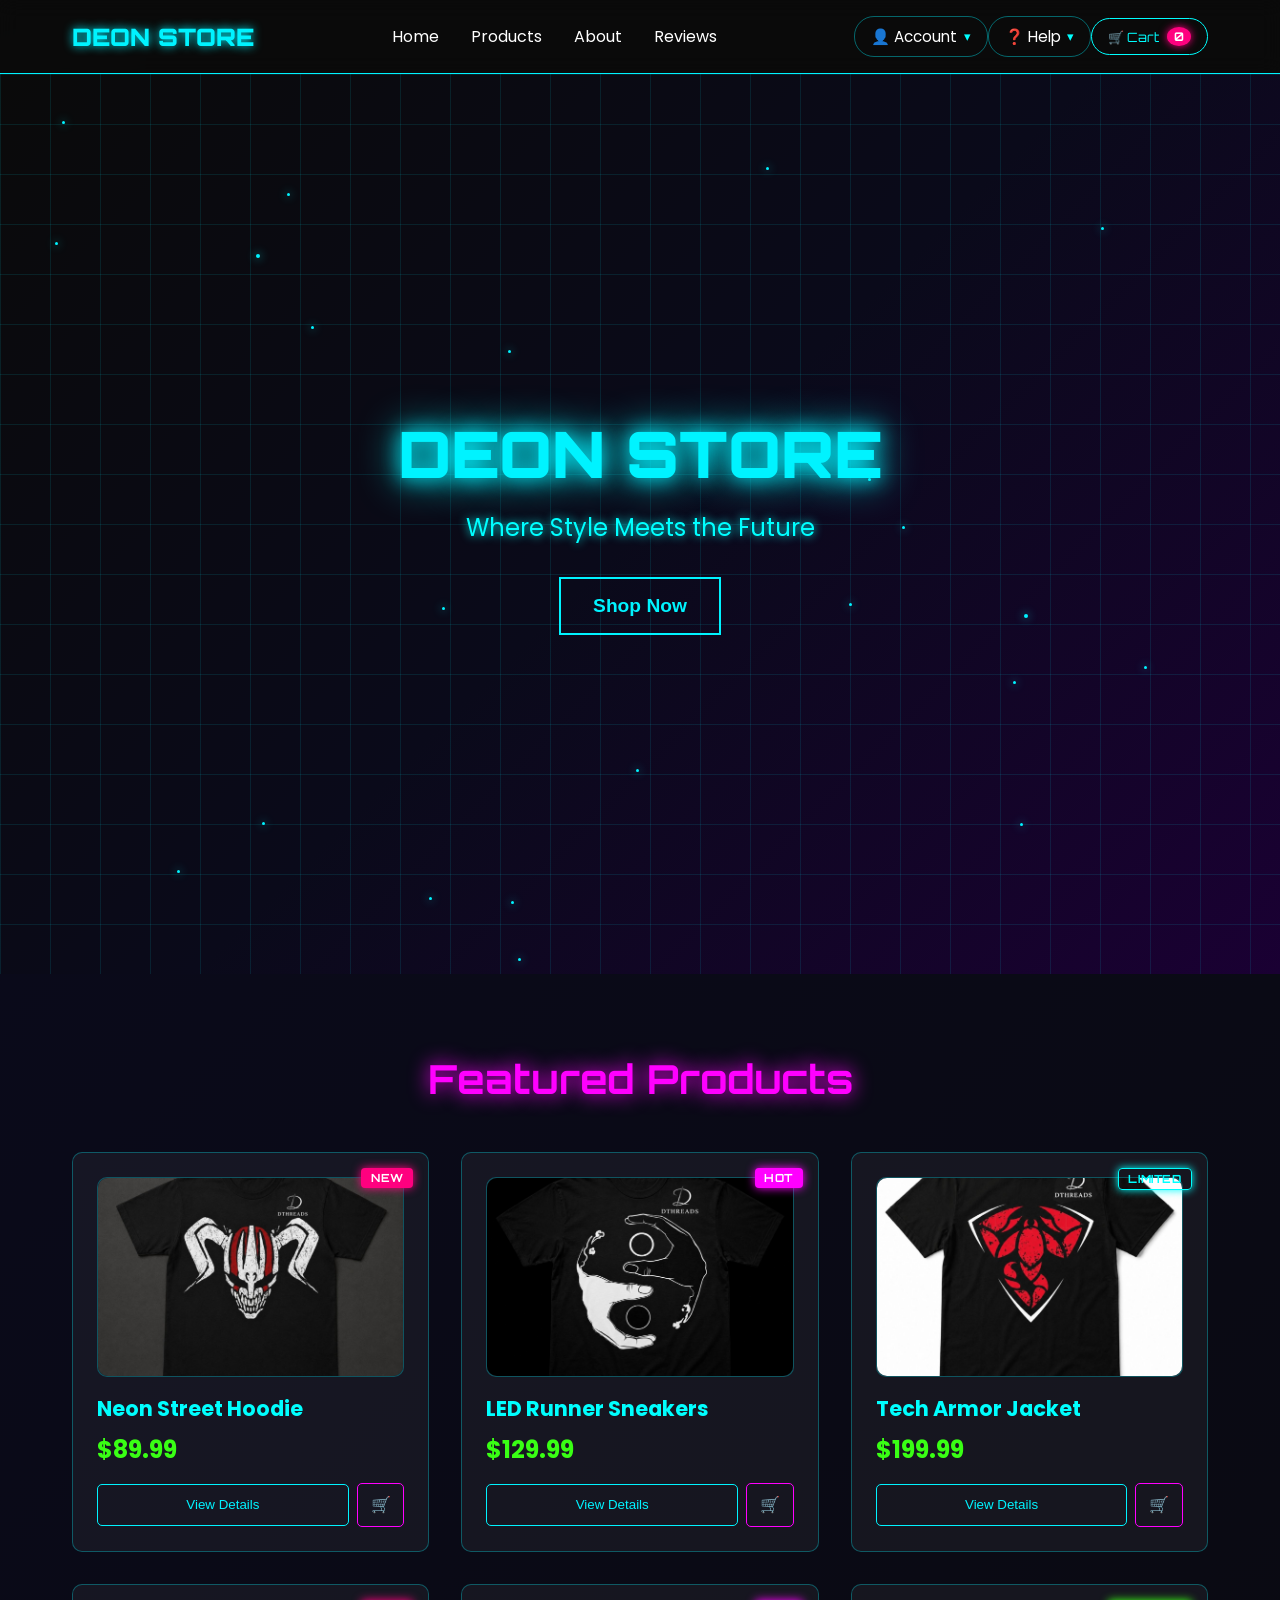
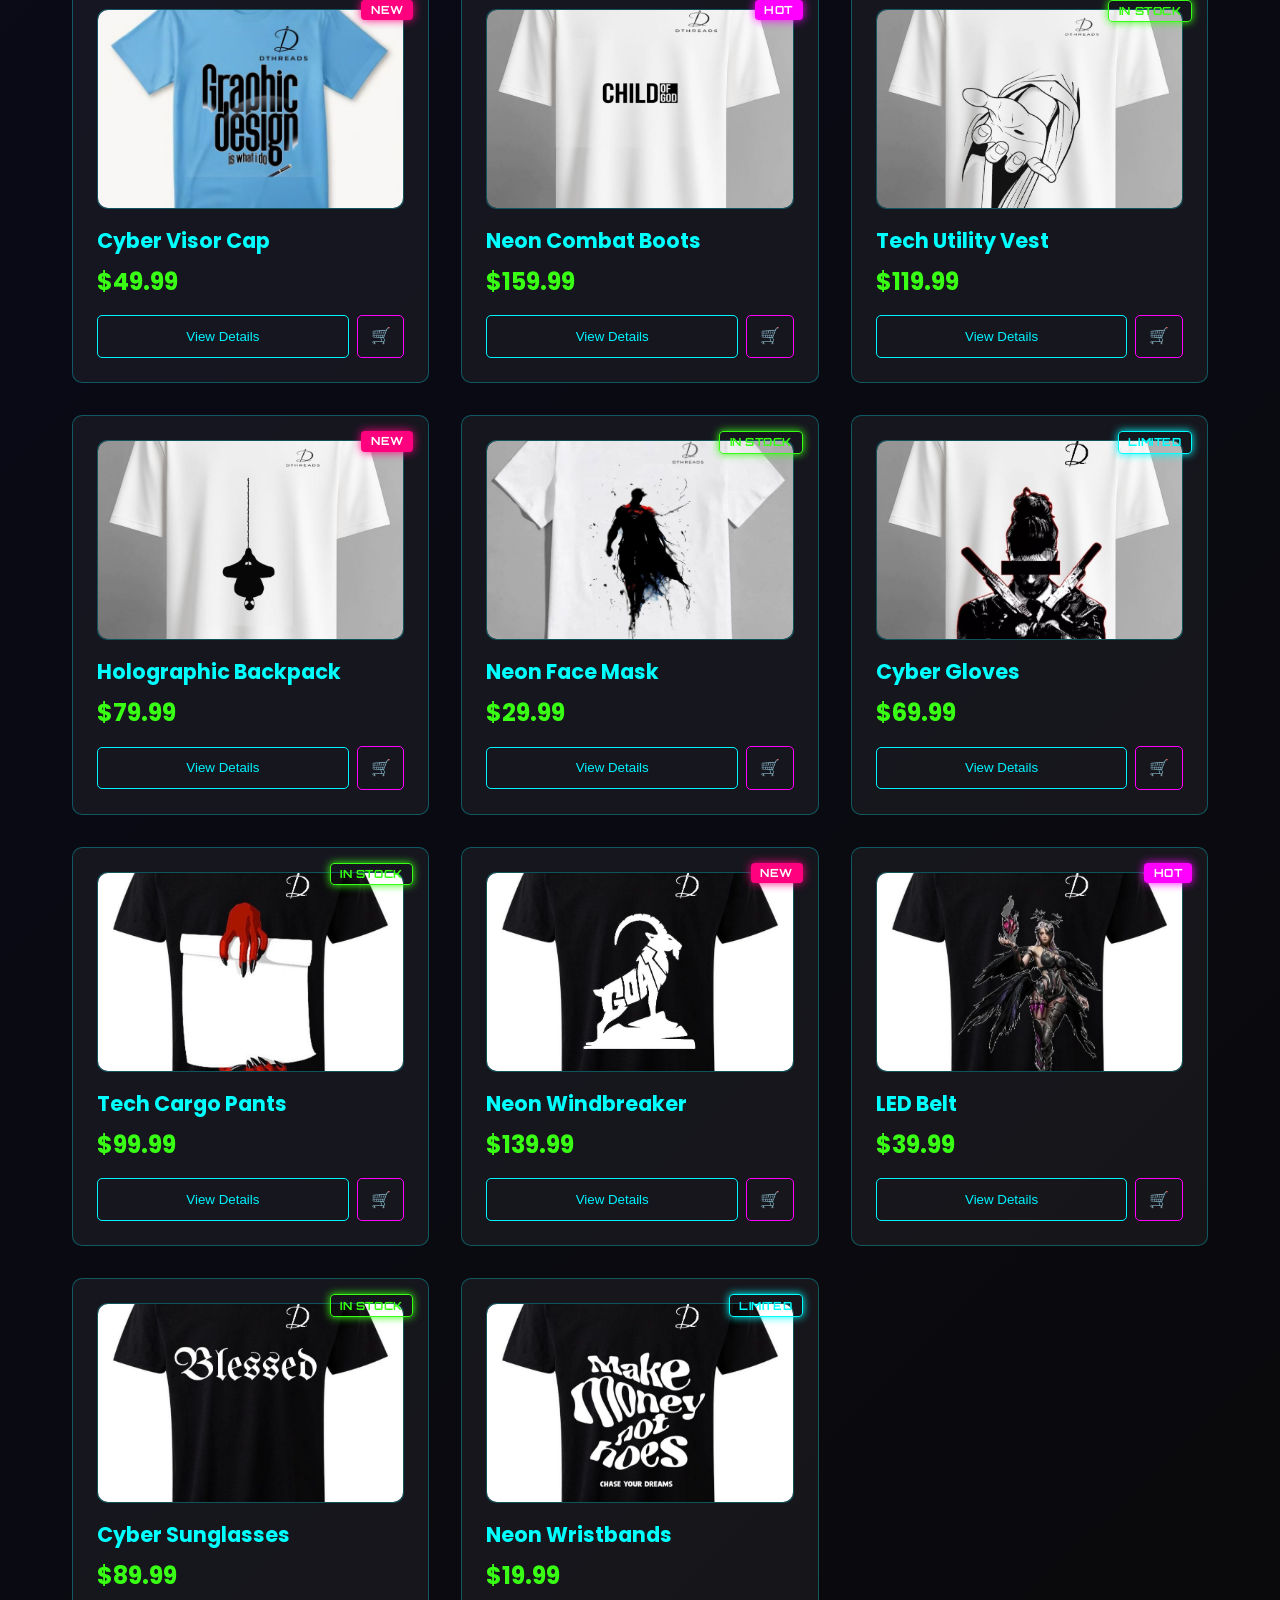
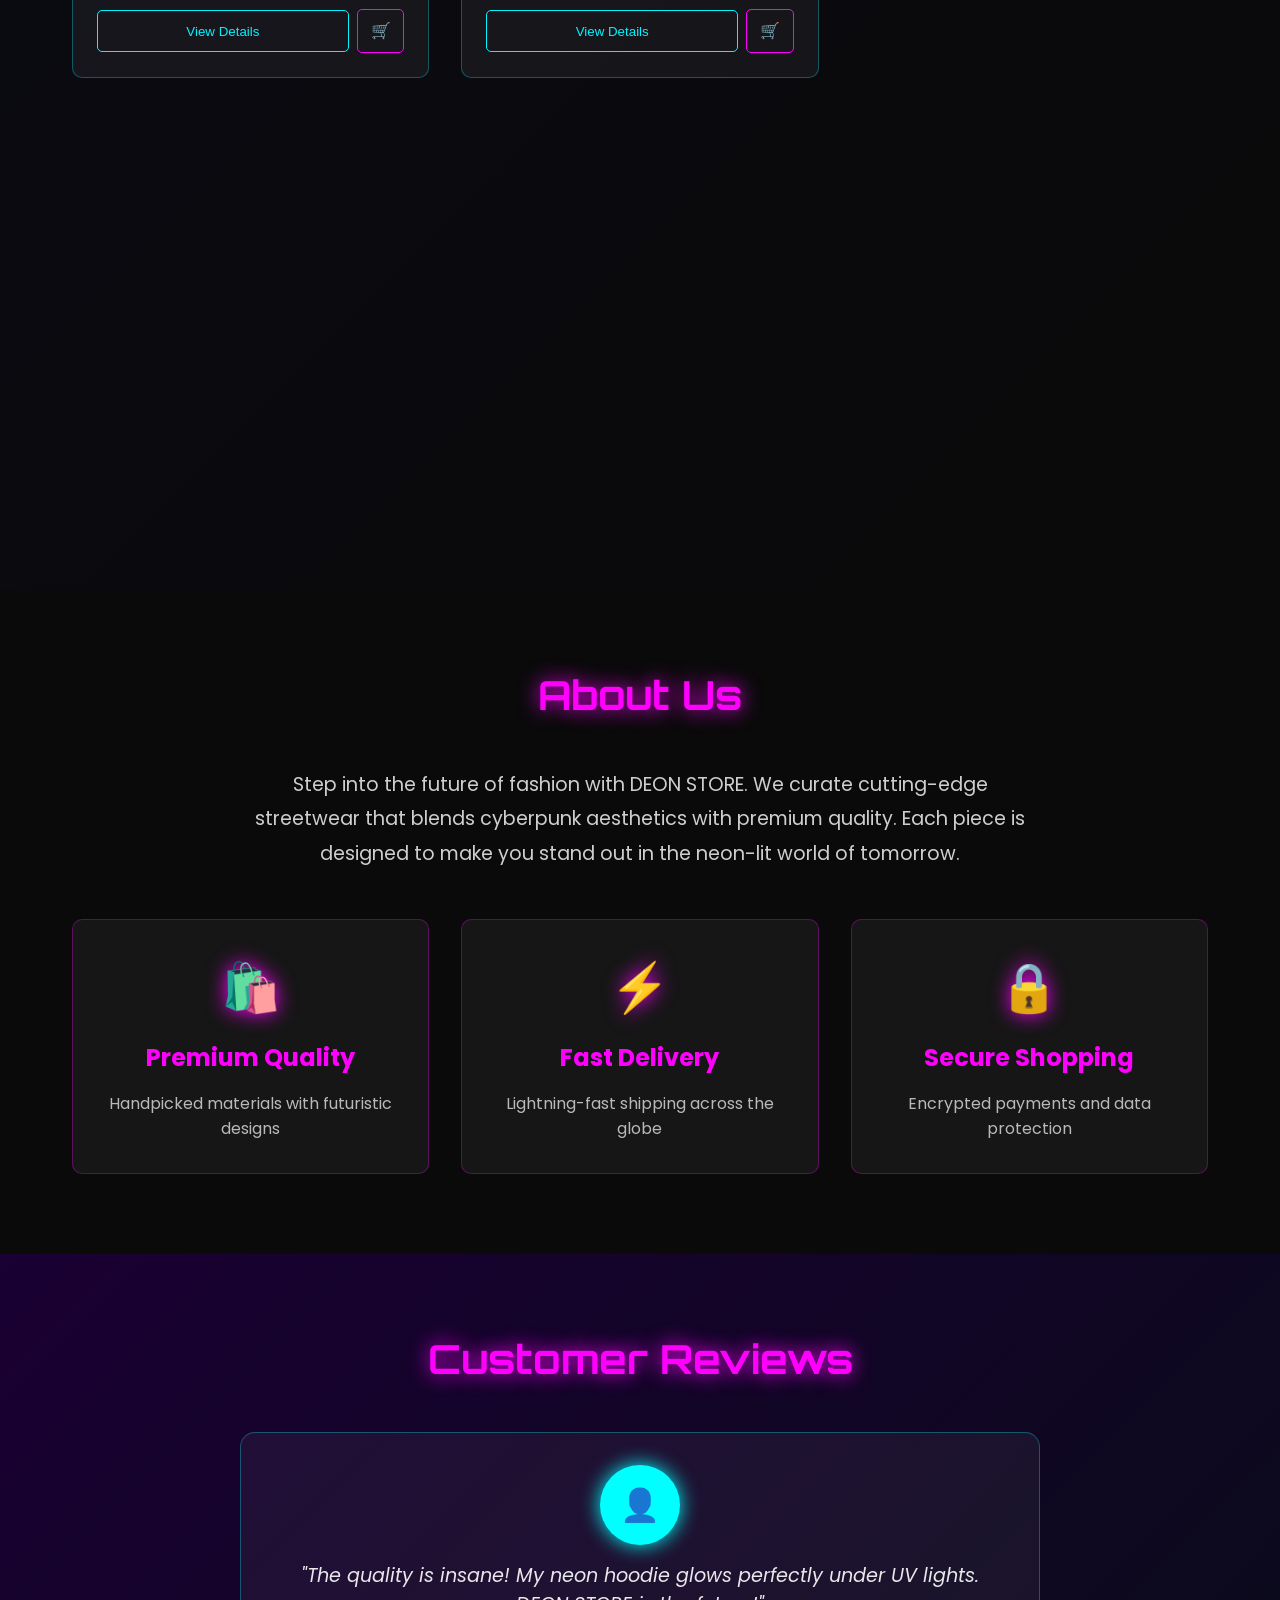
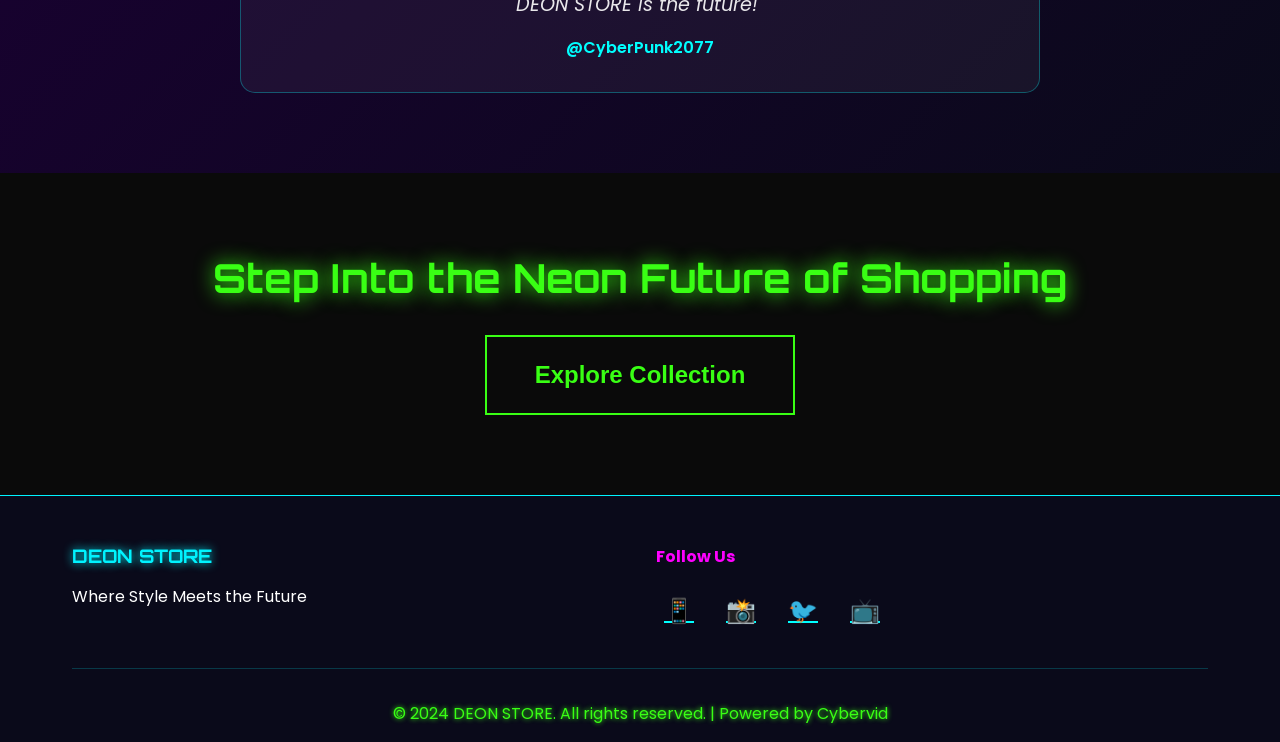
==== commit af30c79c: "test2" ====
--- a/index.html
+++ b/index.html
@@ -10,16 +10,64 @@
     <link href="https://fonts.googleapis.com/css2?family=Orbitron:wght@400;700;900&family=Poppins:wght@300;400;600;700&display=swap" rel="stylesheet">
 </head>
 <body>
+
+    <!-- Floating Background Clothes Images -->
+    <div class="floating-clothes-bg">
+        <img src="source/clothes/photo_1_2026-08-26_16-36-25.jpg" class="float-item pos-1" alt="Floating Outfit">
+        <img src="source/clothes/photo_6_2026-08-26_16-36-25.jpg" class="float-item pos-2" alt="Floating Outfit">
+        <img src="source/clothes/photo_11_2026-08-26_16-36-25.jpg" class="float-item pos-3" alt="Floating Outfit">
+        <img src="source/clothes/photo_16_2026-08-26_16-36-25.jpg" class="float-item pos-4" alt="Floating Outfit">
+        <img src="source/clothes/photo_21_2026-08-26_16-36-26.jpg" class="float-item pos-5" alt="Floating Outfit">
+        <img src="source/clothes/photo_26_2026-08-26_16-36-26.jpg" class="float-item pos-6" alt="Floating Outfit">
+        <img src="source/clothes/photo_31_2026-08-26_16-36-26.jpg" class="float-item pos-7" alt="Floating Outfit">
+        <img src="source/clothes/photo_36_2026-08-26_16-36-26.jpg" class="float-item pos-8" alt="Floating Outfit">
+        <img src="source/clothes/photo_41_2026-08-26_16-36-26.jpg" class="float-item pos-9" alt="Floating Outfit">
+        <img src="source/clothes/photo_46_2026-08-26_16-36-26.jpg" class="float-item pos-10" alt="Floating Outfit">
+    </div>
+
     <!-- Navigation -->
     <nav class="navbar">
         <div class="nav-container">
             <div class="logo">DEON STORE</div>
-            <ul class="nav-menu">
+            <ul class="nav-menu" id="nav-menu">
                 <li><a href="#home" class="nav-link">Home</a></li>
                 <li><a href="#products" class="nav-link">Products</a></li>
                 <li><a href="#about" class="nav-link">About</a></li>
                 <li><a href="#testimonials" class="nav-link">Reviews</a></li>
             </ul>
+            <div class="nav-actions">
+                <!-- Account Dropdown Menu -->
+                <div class="nav-dropdown">
+                    <button class="nav-dropdown-btn" onclick="toggleDropdown('account-dropdown')">
+                        👤 Account <span class="arrow">▾</span>
+                    </button>
+                    <div id="account-dropdown" class="dropdown-menu">
+                        <a href="#orders" class="dropdown-item">📦 My Orders</a>
+                        <a href="#profile" class="dropdown-item">⚙️ Profile Settings</a>
+                        <a href="admin.html" class="dropdown-item">🔐 Store Admin</a>
+                    </div>
+                </div>
+
+                <!-- Help Dropdown Menu -->
+                <div class="nav-dropdown">
+                    <button class="nav-dropdown-btn" onclick="toggleDropdown('help-dropdown')">
+                        ❓ Help <span class="arrow">▾</span>
+                    </button>
+                    <div id="help-dropdown" class="dropdown-menu">
+                        <a href="#faq" class="dropdown-item">💬 FAQs</a>
+                        <a href="#shipping" class="dropdown-item">🚚 Shipping Policy</a>
+                        <a href="#contact" class="dropdown-item">📞 Contact Support</a>
+                    </div>
+                </div>
+
+                <!-- Cart Button -->
+                <button class="cart-indicator-btn" onclick="openCart()">
+                    🛒 Cart <span id="cart-count">0</span>
+                </button>
+
+                <!-- Mobile Hamburger Toggle -->
+                <button class="hamburger-btn" onclick="toggleMobileMenu()">☰</button>
+            </div>
         </div>
     </nav>
 
@@ -44,157 +92,225 @@
         <div class="container">
             <h2 class="section-title">Featured Products</h2>
             <div class="products-grid">
-                <div class="product-card" onclick="openModal('WhatsApp Image 2025-08-17 at 20.28.55_fb49f972.jpg', 'Neon Street Hoodie', 'Premium cyberpunk hoodie with neon accents. Perfect for night rides and urban adventures.')">
-                    <div class="product-image">
-                        <img src="WhatsApp Image 2025-08-17 at 20.28.55_fb49f972.jpg" alt="Neon Street Hoodie" loading="lazy">
+                <div class="product-card" onclick="openModal('source/clothes/photo_1_2026-08-26_16-36-25.jpg', 'Neon Street Hoodie', 'Premium cyberpunk hoodie with neon accents. Perfect for night rides and urban adventures.')">
+                    <div class="product-badge">NEW</div>
+                    <div class="product-image">
+                        <img src="source/clothes/photo_1_2026-08-26_16-36-25.jpg" alt="Neon Street Hoodie" loading="lazy">
                     </div>
                     <h3>Neon Street Hoodie</h3>
                     <p class="price">$89.99</p>
-                    <button class="quick-view">View Details</button>
-                </div>
-
-                <div class="product-card" onclick="openModal('WhatsApp Image 2025-08-17 at 20.29.00_7c708092.jpg', 'LED Runner Sneakers', 'Light-up sneakers with customizable LED patterns. Stand out in any crowd.')">
-                    <div class="product-image">
-                        <img src="WhatsApp Image 2025-08-17 at 20.29.00_7c708092.jpg" alt="LED Runner Sneakers" loading="lazy">
+                    <div class="card-actions">
+                        <button class="quick-view">View Details</button>
+                        <button class="cart-btn-icon" onclick="event.stopPropagation(); addToCart('Neon Street Hoodie', 89.99)">🛒</button>
+                    </div>
+                </div>
+
+                <div class="product-card" onclick="openModal('source/clothes/photo_2_2026-08-26_16-36-25.jpg', 'LED Runner Sneakers', 'Light-up sneakers with customizable LED patterns. Stand out in any crowd.')">
+                    <div class="product-badge badge-hot">HOT</div>
+                    <div class="product-image">
+                        <img src="source/clothes/photo_2_2026-08-26_16-36-25.jpg" alt="LED Runner Sneakers" loading="lazy">
                     </div>
                     <h3>LED Runner Sneakers</h3>
                     <p class="price">$129.99</p>
-                    <button class="quick-view">View Details</button>
-                </div>
-
-                <div class="product-card" onclick="openModal('WhatsApp Image 2025-08-17 at 20.29.01_e6cbb5f8.jpg', 'Tech Armor Jacket', 'Futuristic jacket with built-in tech features and weather-resistant materials.')">
-                    <div class="product-image">
-                        <img src="WhatsApp Image 2025-08-17 at 20.29.01_e6cbb5f8.jpg" alt="Tech Armor Jacket" loading="lazy">
+                    <div class="card-actions">
+                        <button class="quick-view">View Details</button>
+                        <button class="cart-btn-icon" onclick="event.stopPropagation(); addToCart('LED Runner Sneakers', 129.99)">🛒</button>
+                    </div>
+                </div>
+
+                <div class="product-card" onclick="openModal('source/clothes/photo_3_2026-08-26_16-36-25.jpg', 'Tech Armor Jacket', 'Futuristic jacket with built-in tech features and weather-resistant materials.')">
+                    <div class="product-badge badge-limited">LIMITED</div>
+                    <div class="product-image">
+                        <img src="source/clothes/photo_3_2026-08-26_16-36-25.jpg" alt="Tech Armor Jacket" loading="lazy">
                     </div>
                     <h3>Tech Armor Jacket</h3>
                     <p class="price">$199.99</p>
-                    <button class="quick-view">View Details</button>
-                </div>
-
-                <div class="product-card" onclick="openModal('WhatsApp Image 2025-08-17 at 20.29.01_f3cc5299.jpg', 'Cyber Visor Cap', 'Holographic visor cap with UV protection and cyberpunk styling.')">
-                    <div class="product-image">
-                        <img src="WhatsApp Image 2025-08-17 at 20.29.01_f3cc5299.jpg" alt="Cyber Visor Cap" loading="lazy">
+                    <div class="card-actions">
+                        <button class="quick-view">View Details</button>
+                        <button class="cart-btn-icon" onclick="event.stopPropagation(); addToCart('Tech Armor Jacket', 199.99)">🛒</button>
+                    </div>
+                </div>
+
+                <div class="product-card" onclick="openModal('source/clothes/photo_4_2026-08-26_16-36-25.jpg', 'Cyber Visor Cap', 'Holographic visor cap with UV protection and cyberpunk styling.')">
+                    <div class="product-badge">NEW</div>
+                    <div class="product-image">
+                        <img src="source/clothes/photo_4_2026-08-26_16-36-25.jpg" alt="Cyber Visor Cap" loading="lazy">
                     </div>
                     <h3>Cyber Visor Cap</h3>
                     <p class="price">$49.99</p>
-                    <button class="quick-view">View Details</button>
-                </div>
-
-                <div class="product-card" onclick="openModal('WhatsApp Image 2025-08-17 at 20.29.02_3df1b078.jpg', 'Neon Combat Boots', 'Heavy-duty boots with neon trim and reinforced steel toes.')">
-                    <div class="product-image">
-                        <img src="WhatsApp Image 2025-08-17 at 20.29.02_3df1b078.jpg" alt="Neon Combat Boots" loading="lazy">
+                    <div class="card-actions">
+                        <button class="quick-view">View Details</button>
+                        <button class="cart-btn-icon" onclick="event.stopPropagation(); addToCart('Cyber Visor Cap', 49.99)">🛒</button>
+                    </div>
+                </div>
+
+                <div class="product-card" onclick="openModal('source/clothes/photo_5_2026-08-26_16-36-25.jpg', 'Neon Combat Boots', 'Heavy-duty boots with neon trim and reinforced steel toes.')">
+                    <div class="product-badge badge-hot">HOT</div>
+                    <div class="product-image">
+                        <img src="source/clothes/photo_5_2026-08-26_16-36-25.jpg" alt="Neon Combat Boots" loading="lazy">
                     </div>
                     <h3>Neon Combat Boots</h3>
                     <p class="price">$159.99</p>
-                    <button class="quick-view">View Details</button>
-                </div>
-
-                <div class="product-card" onclick="openModal('WhatsApp Image 2025-08-17 at 20.29.02_bd041185.jpg', 'Tech Utility Vest', 'Multi-pocket vest with charging ports and reflective strips.')">
-                    <div class="product-image">
-                        <img src="WhatsApp Image 2025-08-17 at 20.29.02_bd041185.jpg" alt="Tech Utility Vest" loading="lazy">
+                    <div class="card-actions">
+                        <button class="quick-view">View Details</button>
+                        <button class="cart-btn-icon" onclick="event.stopPropagation(); addToCart('Neon Combat Boots', 159.99)">🛒</button>
+                    </div>
+                </div>
+
+                <div class="product-card" onclick="openModal('source/clothes/photo_6_2026-08-26_16-36-25.jpg', 'Tech Utility Vest', 'Multi-pocket vest with charging ports and reflective strips.')">
+                    <div class="product-badge badge-stock">IN STOCK</div>
+                    <div class="product-image">
+                        <img src="source/clothes/photo_6_2026-08-26_16-36-25.jpg" alt="Tech Utility Vest" loading="lazy">
                     </div>
                     <h3>Tech Utility Vest</h3>
                     <p class="price">$119.99</p>
-                    <button class="quick-view">View Details</button>
-                </div>
-
-                <div class="product-card" onclick="openModal('WhatsApp Image 2025-08-17 at 20.29.11_04594340.jpg', 'Holographic Backpack', 'Shimmering backpack with holographic panels and laptop compartment.')">
-                    <div class="product-image">
-                        <img src="WhatsApp Image 2025-08-17 at 20.29.11_04594340.jpg" alt="Holographic Backpack" loading="lazy">
+                    <div class="card-actions">
+                        <button class="quick-view">View Details</button>
+                        <button class="cart-btn-icon" onclick="event.stopPropagation(); addToCart('Tech Utility Vest', 119.99)">🛒</button>
+                    </div>
+                </div>
+
+                <div class="product-card" onclick="openModal('source/clothes/photo_7_2026-08-26_16-36-25.jpg', 'Holographic Backpack', 'Shimmering backpack with holographic panels and laptop compartment.')">
+                    <div class="product-badge">NEW</div>
+                    <div class="product-image">
+                        <img src="source/clothes/photo_7_2026-08-26_16-36-25.jpg" alt="Holographic Backpack" loading="lazy">
                     </div>
                     <h3>Holographic Backpack</h3>
                     <p class="price">$79.99</p>
-                    <button class="quick-view">View Details</button>
-                </div>
-
-                <div class="product-card" onclick="openModal('WhatsApp Image 2025-08-17 at 20.29.11_48059066.jpg', 'Neon Face Mask', 'LED face mask with breathing effects and customizable patterns.')">
-                    <div class="product-image">
-                        <img src="WhatsApp Image 2025-08-17 at 20.29.11_48059066.jpg" alt="Neon Face Mask" loading="lazy">
+                    <div class="card-actions">
+                        <button class="quick-view">View Details</button>
+                        <button class="cart-btn-icon" onclick="event.stopPropagation(); addToCart('Holographic Backpack', 79.99)">🛒</button>
+                    </div>
+                </div>
+
+                <div class="product-card" onclick="openModal('source/clothes/photo_8_2026-08-26_16-36-25.jpg', 'Neon Face Mask', 'LED face mask with breathing effects and customizable patterns.')">
+                    <div class="product-badge badge-stock">IN STOCK</div>
+                    <div class="product-image">
+                        <img src="source/clothes/photo_8_2026-08-26_16-36-25.jpg" alt="Neon Face Mask" loading="lazy">
                     </div>
                     <h3>Neon Face Mask</h3>
                     <p class="price">$29.99</p>
-                    <button class="quick-view">View Details</button>
-                </div>
-
-                <div class="product-card" onclick="openModal('WhatsApp Image 2025-08-17 at 20.29.13_5b6c40fe.jpg', 'Cyber Gloves', 'Touchscreen-compatible gloves with neon knuckle protection.')">
-                    <div class="product-image">
-                        <img src="WhatsApp Image 2025-08-17 at 20.29.13_5b6c40fe.jpg" alt="Cyber Gloves" loading="lazy">
+                    <div class="card-actions">
+                        <button class="quick-view">View Details</button>
+                        <button class="cart-btn-icon" onclick="event.stopPropagation(); addToCart('Neon Face Mask', 29.99)">🛒</button>
+                    </div>
+                </div>
+
+                <div class="product-card" onclick="openModal('source/clothes/photo_9_2026-08-26_16-36-25.jpg', 'Cyber Gloves', 'Touchscreen-compatible gloves with neon knuckle protection.')">
+                    <div class="product-badge badge-limited">LIMITED</div>
+                    <div class="product-image">
+                        <img src="source/clothes/photo_9_2026-08-26_16-36-25.jpg" alt="Cyber Gloves" loading="lazy">
                     </div>
                     <h3>Cyber Gloves</h3>
                     <p class="price">$69.99</p>
-                    <button class="quick-view">View Details</button>
-                </div>
-
-                <div class="product-card" onclick="openModal('WhatsApp Image 2025-08-17 at 20.29.13_5b9db99a.jpg', 'Tech Cargo Pants', 'Water-resistant pants with multiple tech pockets and neon piping.')">
-                    <div class="product-image">
-                        <img src="WhatsApp Image 2025-08-17 at 20.29.13_5b9db99a.jpg" alt="Tech Cargo Pants" loading="lazy">
+                    <div class="card-actions">
+                        <button class="quick-view">View Details</button>
+                        <button class="cart-btn-icon" onclick="event.stopPropagation(); addToCart('Cyber Gloves', 69.99)">🛒</button>
+                    </div>
+                </div>
+
+                <div class="product-card" onclick="openModal('source/clothes/photo_10_2026-08-26_16-36-25.jpg', 'Tech Cargo Pants', 'Water-resistant pants with multiple tech pockets and neon piping.')">
+                    <div class="product-badge badge-stock">IN STOCK</div>
+                    <div class="product-image">
+                        <img src="source/clothes/photo_10_2026-08-26_16-36-25.jpg" alt="Tech Cargo Pants" loading="lazy">
                     </div>
                     <h3>Tech Cargo Pants</h3>
                     <p class="price">$99.99</p>
-                    <button class="quick-view">View Details</button>
-                </div>
-
-                <div class="product-card" onclick="openModal('WhatsApp Image 2025-08-17 at 20.29.13_06afcc57.jpg', 'Neon Windbreaker', 'Lightweight windbreaker with reflective neon details and hood.')">
-                    <div class="product-image">
-                        <img src="WhatsApp Image 2025-08-17 at 20.29.13_06afcc57.jpg" alt="Neon Windbreaker" loading="lazy">
-                    </div>
-                    <h3>Neon Windbreaker</h3> 
+                    <div class="card-actions">
+                        <button class="quick-view">View Details</button>
+                        <button class="cart-btn-icon" onclick="event.stopPropagation(); addToCart('Tech Cargo Pants', 99.99)">🛒</button>
+                    </div>
+                </div>
+
+                <div class="product-card" onclick="openModal('source/clothes/photo_11_2026-08-26_16-36-25.jpg', 'Neon Windbreaker', 'Lightweight windbreaker with reflective neon details and hood.')">
+                    <div class="product-badge">NEW</div>
+                    <div class="product-image">
+                        <img src="source/clothes/photo_11_2026-08-26_16-36-25.jpg" alt="Neon Windbreaker" loading="lazy">
+                    </div>
+                    <h3>Neon Windbreaker</h3>
                     <p class="price">$139.99</p>
-                    <button class="quick-view">View Details</button>
-                </div>
-
-                <div class="product-card" onclick="openModal('WhatsApp Image 2025-08-17 at 20.29.14_d9098019.jpg', 'LED Belt', 'Programmable LED belt with multiple color modes and patterns.')">
-                    <div class="product-image">
-                        <img src="WhatsApp Image 2025-08-17 at 20.29.14_d9098019.jpg" alt="LED Belt" loading="lazy">
+                    <div class="card-actions">
+                        <button class="quick-view">View Details</button>
+                        <button class="cart-btn-icon" onclick="event.stopPropagation(); addToCart('Neon Windbreaker', 139.99)">🛒</button>
+                    </div>
+                </div>
+
+                <div class="product-card" onclick="openModal('source/clothes/photo_12_2026-08-26_16-36-25.jpg', 'LED Belt', 'Programmable LED belt with multiple color modes and patterns.')">
+                    <div class="product-badge badge-hot">HOT</div>
+                    <div class="product-image">
+                        <img src="source/clothes/photo_12_2026-08-26_16-36-25.jpg" alt="LED Belt" loading="lazy">
                     </div>
                     <h3>LED Belt</h3>
                     <p class="price">$39.99</p>
-                    <button class="quick-view">View Details</button>
-                </div>
-
-                <div class="product-card" onclick="openModal('WhatsApp Image 2025-08-17 at 20.29.15_bfc87f7a.jpg', 'Cyber Sunglasses', 'Futuristic sunglasses with UV protection and neon frames.')">
-                    <div class="product-image">
-                        <img src="WhatsApp Image 2025-08-17 at 20.29.15_bfc87f7a.jpg" alt="Cyber Sunglasses" loading="lazy">
+                    <div class="card-actions">
+                        <button class="quick-view">View Details</button>
+                        <button class="cart-btn-icon" onclick="event.stopPropagation(); addToCart('LED Belt', 39.99)">🛒</button>
+                    </div>
+                </div>
+
+                <div class="product-card" onclick="openModal('source/clothes/photo_13_2026-08-26_16-36-25.jpg', 'Cyber Sunglasses', 'Futuristic sunglasses with UV protection and neon frames.')">
+                    <div class="product-badge badge-stock">IN STOCK</div>
+                    <div class="product-image">
+                        <img src="source/clothes/photo_13_2026-08-26_16-36-25.jpg" alt="Cyber Sunglasses" loading="lazy">
                     </div>
                     <h3>Cyber Sunglasses</h3>
                     <p class="price">$89.99</p>
-                    <button class="quick-view">View Details</button>
-                </div>
-
-                <div class="product-card" onclick="openModal('WhatsApp Image 2025-08-17 at 20.29.16_d5eb5d03.jpg', 'Neon Wristbands', 'Set of glowing wristbands with adjustable brightness.')">
-                    <div class="product-image">
-                        <img src="WhatsApp Image 2025-08-17 at 20.29.16_d5eb5d03.jpg" alt="Neon Wristbands" loading="lazy">
+                    <div class="card-actions">
+                        <button class="quick-view">View Details</button>
+                        <button class="cart-btn-icon" onclick="event.stopPropagation(); addToCart('Cyber Sunglasses', 89.99)">🛒</button>
+                    </div>
+                </div>
+
+                <div class="product-card" onclick="openModal('source/clothes/photo_14_2026-08-26_16-36-25.jpg', 'Neon Wristbands', 'Set of glowing wristbands with adjustable brightness.')">
+                    <div class="product-badge badge-limited">LIMITED</div>
+                    <div class="product-image">
+                        <img src="source/clothes/photo_14_2026-08-26_16-36-25.jpg" alt="Neon Wristbands" loading="lazy">
                     </div>
                     <h3>Neon Wristbands</h3>
                     <p class="price">$19.99</p>
-                    <button class="quick-view">View Details</button>
-                </div>
-
-                <div class="product-card" onclick="openModal('WhatsApp Image 2025-08-17 at 20.29.17_5d452680.jpg', 'Tech Sneakers', 'High-tech sneakers with memory foam and neon accents.')">
-                    <div class="product-image">
-                        <img src="WhatsApp Image 2025-08-17 at 20.29.17_5d452680.jpg" alt="Tech Sneakers" loading="lazy">
+                    <div class="card-actions">
+                        <button class="quick-view">View Details</button>
+                        <button class="cart-btn-icon" onclick="event.stopPropagation(); addToCart('Neon Wristbands', 19.99)">🛒</button>
+                    </div>
+                </div>
+
+                <div class="product-card" onclick="openModal('source/clothes/photo_15_2026-08-26_16-36-25.jpg', 'Tech Sneakers', 'High-tech sneakers with memory foam and neon accents.')">
+                    <div class="product-badge badge-hot">HOT</div>
+                    <div class="product-image">
+                        <img src="source/clothes/photo_15_2026-08-26_16-36-25.jpg" alt="Tech Sneakers" loading="lazy">
                     </div>
                     <h3>Tech Sneakers</h3>
                     <p class="price">$149.99</p>
-                    <button class="quick-view">View Details</button>
-                </div>
-
-                <div class="product-card" onclick="openModal('WhatsApp Image 2025-08-17 at 20.29.18_bd5cf0e1.jpg', 'Holographic Jacket', 'Iridescent jacket that changes color in different lighting.')">
-                    <div class="product-image">
-                        <img src="WhatsApp Image 2025-08-17 at 20.29.18_bd5cf0e1.jpg" alt="Holographic Jacket" loading="lazy">
+                    <div class="card-actions">
+                        <button class="quick-view">View Details</button>
+                        <button class="cart-btn-icon" onclick="event.stopPropagation(); addToCart('Tech Sneakers', 149.99)">🛒</button>
+                    </div>
+                </div>
+
+                <div class="product-card" onclick="openModal('source/clothes/photo_16_2026-08-26_16-36-25.jpg', 'Holographic Jacket', 'Iridescent jacket that changes color in different lighting.')">
+                    <div class="product-badge badge-limited">LIMITED</div>
+                    <div class="product-image">
+                        <img src="source/clothes/photo_16_2026-08-26_16-36-25.jpg" alt="Holographic Jacket" loading="lazy">
                     </div>
                     <h3>Holographic Jacket</h3>
                     <p class="price">$179.99</p>
-                    <button class="quick-view">View Details</button>
-                </div>
-
-                <div class="product-card" onclick="openModal('WhatsApp Image 2025-08-17 at 20.29.18_f52ed881.jpg', 'Neon Tech Hoodie', 'Advanced hoodie with integrated LED strips and smart fabric.')">
-                    <div class="product-image">
-                        <img src="WhatsApp Image 2025-08-17 at 20.29.18_f52ed881.jpg" alt="Neon Tech Hoodie" loading="lazy">
+                    <div class="card-actions">
+                        <button class="quick-view">View Details</button>
+                        <button class="cart-btn-icon" onclick="event.stopPropagation(); addToCart('Holographic Jacket', 179.99)">🛒</button>
+                    </div>
+                </div>
+
+                <div class="product-card" onclick="openModal('source/clothes/photo_17_2026-08-26_16-36-25.jpg', 'Neon Tech Hoodie', 'Advanced hoodie with integrated LED strips and smart fabric.')">
+                    <div class="product-badge">NEW</div>
+                    <div class="product-image">
+                        <img src="source/clothes/photo_17_2026-08-26_16-36-25.jpg" alt="Neon Tech Hoodie" loading="lazy">
                     </div>
                     <h3>Neon Tech Hoodie</h3>
                     <p class="price">$159.99</p>
-                    <button class="quick-view">View Details</button>
+                    <div class="card-actions">
+                        <button class="quick-view">View Details</button>
+                        <button class="cart-btn-icon" onclick="event.stopPropagation(); addToCart('Neon Tech Hoodie', 159.99)">🛒</button>
+                    </div>
                 </div>
             </div>
         </div>
--- a/styles.css
+++ b/styles.css
@@ -106,6 +106,8 @@
     width: 100%;
     height: 100%;
     background: linear-gradient(135deg, var(--dark-bg) 0%, var(--dark-navy) 50%, var(--dark-purple) 100%);
+    z-index: 0;
+    pointer-events: none;
 }
 
 .neon-grid {
@@ -119,6 +121,8 @@
         linear-gradient(90deg, rgba(0, 243, 255, 0.1) 1px, transparent 1px);
     background-size: 50px 50px;
     animation: gridMove 20s linear infinite;
+    z-index: 0;
+    pointer-events: none;
 }
 
 @keyframes gridMove {
@@ -133,6 +137,14 @@
     width: 100%;
     height: 100%;
     overflow: hidden;
+    z-index: 0;
+    pointer-events: none;
+}
+
+/* Individual JS-injected particle dots — stay inside hero, never cover floating bg */
+.floating-particle {
+    pointer-events: none !important;
+    z-index: 0 !important;
 }
 
 .particles::before,
@@ -778,3 +790,468 @@
         font-size: 1.5rem;
     }
 }
+
+/* =============================================
+   UI ENHANCEMENTS - Badges, Cart, Nav Actions
+   ============================================= */
+
+/* Product Badges */
+.product-badge {
+    position: absolute;
+    top: 15px;
+    right: 15px;
+    background: var(--neon-pink);
+    color: #ffffff;
+    font-family: 'Orbitron', monospace;
+    font-size: 0.7rem;
+    font-weight: 700;
+    padding: 0.2rem 0.6rem;
+    border-radius: 4px;
+    box-shadow: 0 0 10px var(--neon-pink);
+    z-index: 5;
+    letter-spacing: 0.05em;
+    text-transform: uppercase;
+}
+
+.product-badge.badge-hot {
+    background: var(--neon-magenta);
+    box-shadow: 0 0 10px var(--neon-magenta);
+}
+
+.product-badge.badge-limited {
+    background: transparent;
+    border: 1px solid var(--neon-cyan);
+    color: var(--neon-cyan);
+    box-shadow: 0 0 8px var(--neon-cyan);
+}
+
+.product-badge.badge-stock {
+    background: transparent;
+    border: 1px solid var(--neon-green);
+    color: var(--neon-green);
+    box-shadow: 0 0 8px var(--neon-green);
+}
+
+/* Card Action Layout */
+.card-actions {
+    display: flex;
+    gap: 0.5rem;
+    align-items: center;
+    margin-top: 1rem;
+}
+
+/* Override quick-view to flex inside card-actions */
+.card-actions .quick-view {
+    flex: 1;
+    margin-top: 0;
+}
+
+.cart-btn-icon {
+    flex-shrink: 0;
+    background: transparent;
+    border: 1px solid var(--neon-magenta);
+    color: var(--neon-magenta);
+    padding: 0.8rem;
+    border-radius: 5px;
+    cursor: pointer;
+    font-size: 1rem;
+    line-height: 1;
+    transition: all 0.3s ease;
+}
+
+.cart-btn-icon:hover {
+    background: var(--neon-magenta);
+    color: #ffffff;
+    box-shadow: 0 0 15px var(--neon-magenta);
+    transform: scale(1.1);
+}
+
+/* Nav Cart Button */
+.nav-actions {
+    display: flex;
+    align-items: center;
+}
+
+.cart-indicator-btn {
+    background: transparent;
+    border: 1px solid var(--neon-cyan);
+    color: var(--neon-cyan);
+    font-family: 'Orbitron', monospace;
+    font-size: 0.8rem;
+    padding: 0.5rem 1rem;
+    border-radius: 20px;
+    cursor: pointer;
+    transition: all 0.3s ease;
+    display: flex;
+    align-items: center;
+    gap: 0.5rem;
+    white-space: nowrap;
+}
+
+.cart-indicator-btn:hover {
+    background: var(--neon-cyan);
+    color: var(--dark-bg);
+    box-shadow: 0 0 15px var(--neon-cyan);
+}
+
+#cart-count {
+    background: var(--neon-pink);
+    color: #ffffff;
+    font-size: 0.75rem;
+    font-weight: bold;
+    padding: 2px 7px;
+    border-radius: 50%;
+    min-width: 20px;
+    text-align: center;
+    box-shadow: 0 0 8px var(--neon-pink);
+    transition: transform 0.2s ease;
+}
+
+/* Cart count bump animation on add */
+@keyframes cartBump {
+    0%   { transform: scale(1); }
+    50%  { transform: scale(1.4); }
+    100% { transform: scale(1); }
+}
+
+.cart-count-bump {
+    animation: cartBump 0.3s ease;
+}
+
+/* Cart Notification Toast */
+.cart-toast {
+    position: fixed;
+    bottom: 2rem;
+    right: 2rem;
+    background: rgba(10, 10, 26, 0.95);
+    border: 1px solid var(--neon-cyan);
+    color: var(--neon-cyan);
+    font-family: 'Orbitron', monospace;
+    font-size: 0.8rem;
+    padding: 0.8rem 1.4rem;
+    border-radius: 8px;
+    box-shadow: 0 0 20px rgba(0, 255, 255, 0.4);
+    z-index: 20000;
+    opacity: 0;
+    transform: translateY(20px);
+    transition: opacity 0.3s ease, transform 0.3s ease;
+    pointer-events: none;
+}
+
+.cart-toast.show {
+    opacity: 1;
+    transform: translateY(0);
+}
+
+/* Responsive adjustments for nav actions */
+@media (max-width: 768px) {
+    .cart-indicator-btn {
+        padding: 0.4rem 0.7rem;
+        font-size: 0.7rem;
+    }
+
+    .card-actions {
+        flex-wrap: wrap;
+    }
+
+    .cart-btn-icon {
+        padding: 0.6rem;
+    }
+}
+
+/* =============================================
+   Navigation Dropdown Menus
+   ============================================= */
+
+.nav-dropdown {
+    position: relative;
+    display: inline-block;
+}
+
+.nav-dropdown-btn {
+    background: transparent;
+    border: 1px solid rgba(0, 243, 255, 0.4);
+    color: #ffffff;
+    font-family: 'Poppins', sans-serif;
+    font-size: 0.95rem;
+    padding: 0.5rem 1rem;
+    border-radius: 20px;
+    cursor: pointer;
+    transition: all 0.3s ease;
+    display: flex;
+    align-items: center;
+    gap: 0.4rem;
+    white-space: nowrap;
+}
+
+.nav-dropdown-btn:hover {
+    color: var(--neon-cyan);
+    border-color: var(--neon-cyan);
+    box-shadow: 0 0 15px rgba(0, 243, 255, 0.4);
+}
+
+.nav-dropdown-btn .arrow {
+    font-size: 0.8rem;
+    color: var(--neon-cyan);
+    transition: transform 0.3s ease;
+    display: inline-block;
+}
+
+/* Rotate arrow when dropdown is open */
+.nav-dropdown-btn.open .arrow {
+    transform: rotate(180deg);
+}
+
+/* Cyberpunk Dropdown Menu Box */
+.dropdown-menu {
+    display: none;
+    position: absolute;
+    top: calc(100% + 10px);
+    right: 0;
+    min-width: 190px;
+    background: rgba(10, 10, 26, 0.95);
+    backdrop-filter: blur(12px);
+    border: 1px solid var(--neon-cyan);
+    border-radius: 12px;
+    padding: 0.5rem 0;
+    box-shadow:
+        0 0 20px rgba(0, 243, 255, 0.3),
+        inset 0 0 10px rgba(0, 243, 255, 0.1);
+    z-index: 2000;
+}
+
+.dropdown-menu.show {
+    display: block;
+    animation: dropdownFade 0.25s ease-out forwards;
+}
+
+@keyframes dropdownFade {
+    from {
+        opacity: 0;
+        transform: translateY(-10px);
+    }
+    to {
+        opacity: 1;
+        transform: translateY(0);
+    }
+}
+
+/* Menu Items */
+.dropdown-item {
+    display: block;
+    padding: 0.7rem 1.2rem;
+    color: #ffffff;
+    text-decoration: none;
+    font-size: 0.9rem;
+    transition: all 0.2s ease;
+}
+
+.dropdown-item:hover {
+    background: rgba(255, 0, 85, 0.15);
+    color: var(--neon-pink);
+    padding-left: 1.5rem;
+    text-shadow: 0 0 10px var(--neon-pink);
+}
+
+/* Responsive: stack nav-actions on mobile */
+@media (max-width: 768px) {
+    .nav-actions {
+        gap: 0.4rem;
+        flex-wrap: wrap;
+        justify-content: flex-end;
+    }
+
+    .nav-dropdown-btn {
+        font-size: 0.8rem;
+        padding: 0.4rem 0.7rem;
+    }
+
+    .dropdown-menu {
+        right: auto;
+        left: 0;
+        min-width: 160px;
+    }
+}
+
+/* =============================================
+   Floating Background Clothes Images
+   ============================================= */
+
+.floating-clothes-bg {
+    position: fixed;
+    top: 0;
+    left: 0;
+    width: 100vw;
+    height: 100vh;
+    pointer-events: none;
+    z-index: -1;
+    overflow: hidden;
+}
+
+.float-item {
+    position: absolute;
+    width: 130px;
+    height: 130px;
+    object-fit: cover;
+    border-radius: 12px;
+    opacity: 0.12;
+    filter: blur(1.5px) grayscale(20%);
+    border: 1px solid var(--neon-cyan);
+    box-shadow: 0 0 15px rgba(0, 243, 255, 0.2);
+    animation: moveRightToLeft 18s linear infinite;
+}
+
+@keyframes moveRightToLeft {
+    0%   { transform: translateX(105vw) rotate(0deg);   }
+    100% { transform: translateX(-20vw) rotate(360deg); }
+}
+
+/* Staggered vertical positions, speeds, and pre-distributed delays */
+.pos-1  { top: 5%;  animation-duration: 16s; animation-delay: 0s;   }
+.pos-2  { top: 18%; animation-duration: 22s; animation-delay: -3s;  }
+.pos-3  { top: 28%; animation-duration: 19s; animation-delay: -8s;  }
+.pos-4  { top: 40%; animation-duration: 25s; animation-delay: -2s;  }
+.pos-5  { top: 52%; animation-duration: 17s; animation-delay: -11s; }
+.pos-6  { top: 62%; animation-duration: 21s; animation-delay: -5s;  }
+.pos-7  { top: 73%; animation-duration: 24s; animation-delay: -14s; }
+.pos-8  { top: 83%; animation-duration: 18s; animation-delay: -7s;  }
+.pos-9  { top: 12%; animation-duration: 20s; animation-delay: -12s; }
+.pos-10 { top: 46%; animation-duration: 23s; animation-delay: -9s;  }
+
+/* =============================================
+   Hamburger Button
+   ============================================= */
+
+.hamburger-btn {
+    display: none;
+    background: transparent;
+    border: 1px solid var(--neon-cyan);
+    color: var(--neon-cyan);
+    font-size: 1.2rem;
+    padding: 0.4rem 0.8rem;
+    border-radius: 8px;
+    cursor: pointer;
+    transition: all 0.3s ease;
+}
+
+.hamburger-btn:hover {
+    background: var(--neon-cyan);
+    color: var(--dark-bg);
+    box-shadow: 0 0 12px var(--neon-cyan);
+}
+
+/* =============================================
+   Mobile Responsiveness
+   ============================================= */
+
+@media (max-width: 900px) {
+    .hamburger-btn {
+        display: block;
+    }
+
+    .nav-menu {
+        display: none;
+        position: absolute;
+        top: 100%;
+        left: 0;
+        width: 100%;
+        background: rgba(10, 10, 26, 0.98);
+        flex-direction: column;
+        padding: 1.5rem;
+        gap: 1rem;
+        border-bottom: 2px solid var(--neon-cyan);
+        box-shadow: 0 10px 20px rgba(0, 243, 255, 0.3);
+        z-index: 999;
+    }
+
+    .nav-menu.mobile-open {
+        display: flex;
+        animation: dropdownFade 0.25s ease-out forwards;
+    }
+
+    .nav-actions {
+        gap: 0.5rem;
+    }
+
+    .nav-dropdown-btn {
+        font-size: 0.8rem;
+        padding: 0.4rem 0.6rem;
+    }
+
+    .cart-indicator-btn {
+        font-size: 0.8rem;
+        padding: 0.4rem 0.7rem;
+    }
+
+    .float-item {
+        width: 85px;
+        height: 85px;
+        opacity: 0.08;
+    }
+}
+
+@media (max-width: 480px) {
+    .products-grid {
+        grid-template-columns: 1fr;
+    }
+}
+
+/* =============================================
+   Z-index Stacking Hierarchy (Layers)
+   ============================================= */
+
+/* Layer -1: Floating background (behind EVERYTHING) */
+.floating-clothes-bg {
+    z-index: -1;
+}
+
+/* Layer 0: Hero background, grid, particles (visible but don't block clicks) */
+.hero-background,
+.neon-grid,
+.particles,
+.floating-particle {
+    z-index: 0;
+    pointer-events: none;
+}
+
+/* Layer 1: Main page sections */
+.navbar,
+.hero,
+.products,
+.about,
+.testimonials,
+.cta-section,
+.footer {
+    position: relative;
+    z-index: 1;
+}
+
+/* Layer 10: Hero content (text, buttons) sits above background elements */
+.hero-content {
+    position: relative;
+    z-index: 10;
+}
+
+/* Layer 999: Mobile menu dropdown */
+.nav-menu.mobile-open {
+    z-index: 999;
+}
+
+/* Layer 2000: Dropdown menus */
+.dropdown-menu {
+    z-index: 2000;
+}
+
+/* Layer 10000+: Modal & overlays */
+.modal-overlay {
+    z-index: 10000;
+}
+
+.modal-close {
+    z-index: 10001;
+}
+
+/* Layer 20000: Toast notifications (above all) */
+.cart-toast {
+    z-index: 20000;
+}
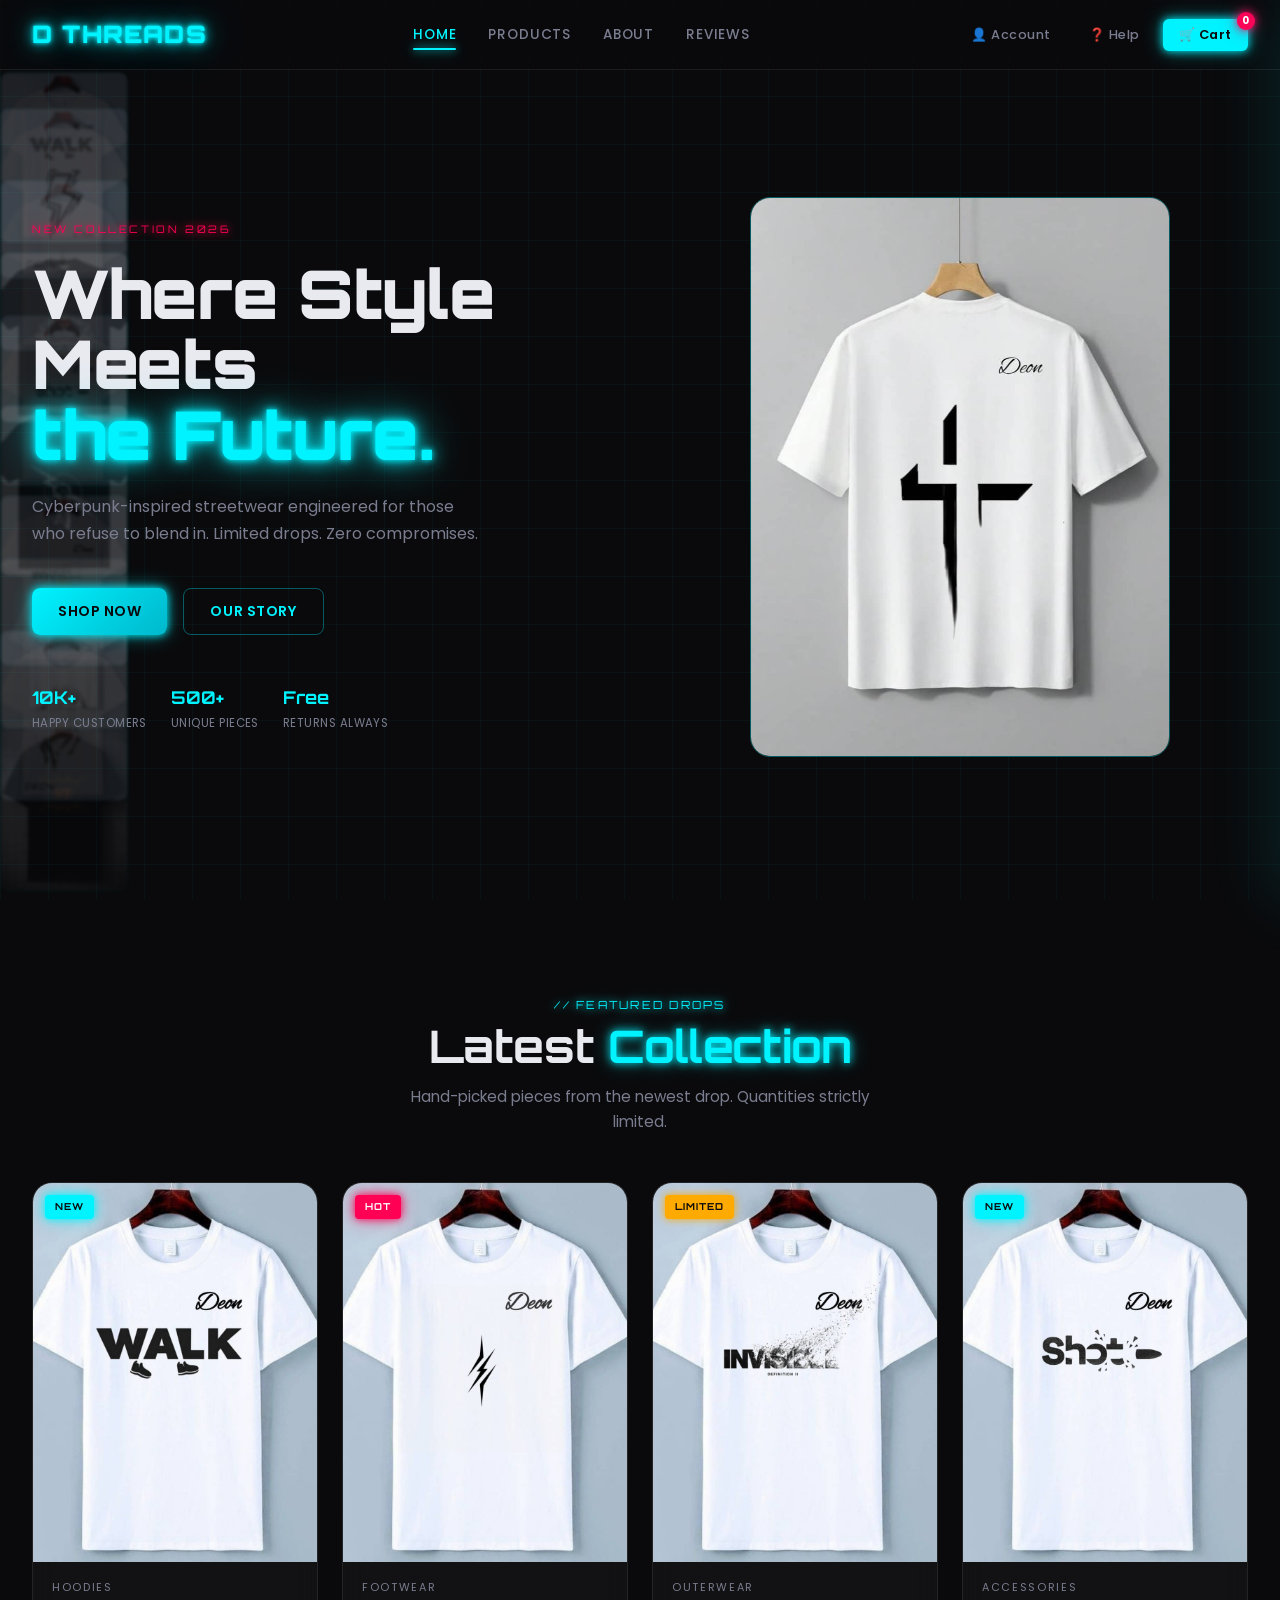
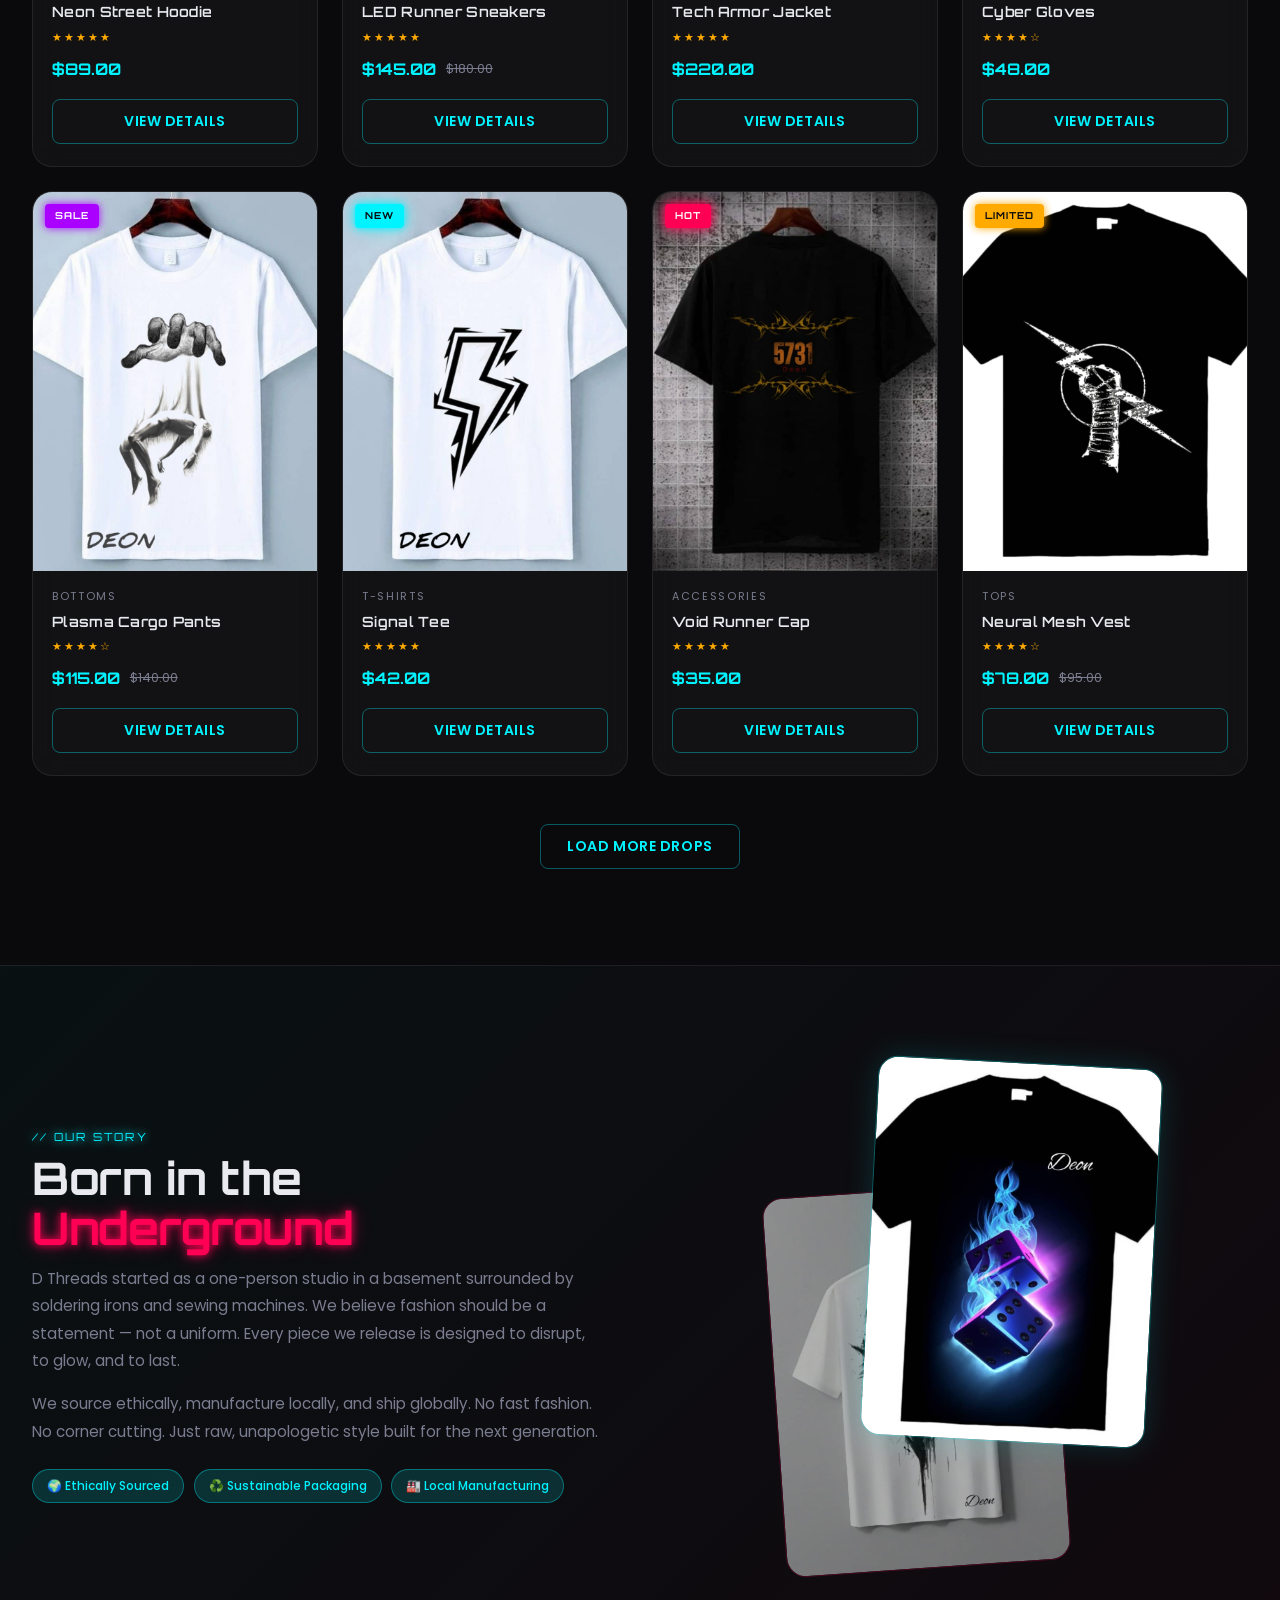
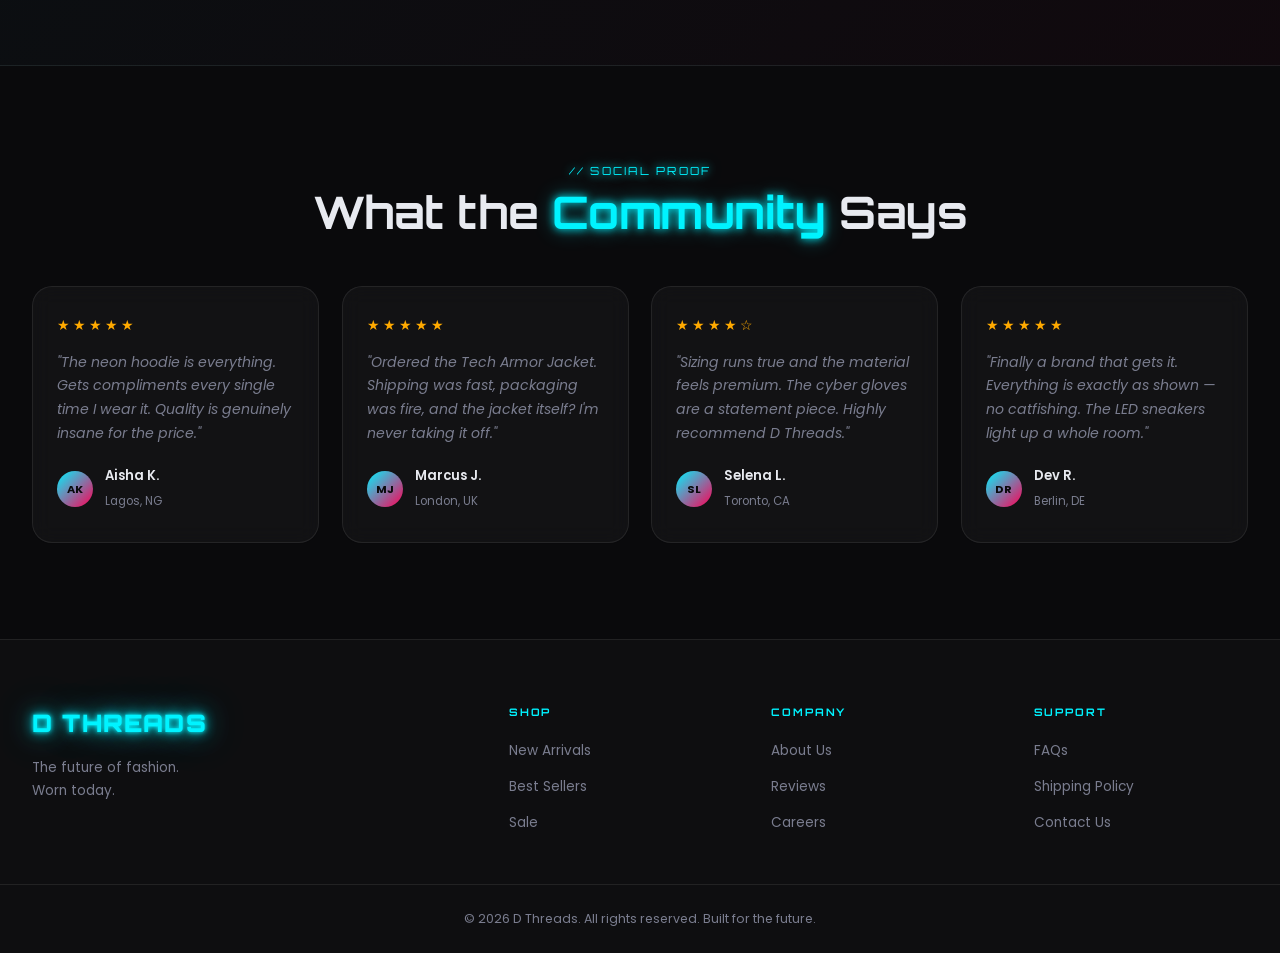
==== commit 3c597771: "redeisgned" ====
--- a/index.html
+++ b/index.html
@@ -1,428 +1,360 @@
 <!DOCTYPE html>
 <html lang="en">
 <head>
-    <meta charset="UTF-8">
-    <meta name="viewport" content="width=device-width, initial-scale=1.0">
-    <title>DEON STORE - Where Style Meets the Future</title>
-    <link rel="stylesheet" href="styles.css">
-    <link rel="preconnect" href="https://fonts.googleapis.com">
-    <link rel="preconnect" href="https://fonts.gstatic.com" crossorigin>
-    <link href="https://fonts.googleapis.com/css2?family=Orbitron:wght@400;700;900&family=Poppins:wght@300;400;600;700&display=swap" rel="stylesheet">
+  <meta charset="UTF-8" />
+  <meta name="viewport" content="width=device-width, initial-scale=1.0" />
+  <title>D Threads — Where Style Meets the Future</title>
+
+  <!-- Google Fonts: Orbitron (headers/logo) + Poppins (body) -->
+  <link rel="preconnect" href="https://fonts.googleapis.com" />
+  <link rel="preconnect" href="https://fonts.gstatic.com" crossorigin />
+  <link href="https://fonts.googleapis.com/css2?family=Orbitron:wght@400;600;700;900&family=Poppins:wght@300;400;500;600&display=swap" rel="stylesheet" />
+
+  <link rel="stylesheet" href="styles.css" />
 </head>
 <body>
 
-    <!-- Floating Background Clothes Images -->
-    <div class="floating-clothes-bg">
-        <img src="source/clothes/photo_1_2026-08-26_16-36-25.jpg" class="float-item pos-1" alt="Floating Outfit">
-        <img src="source/clothes/photo_6_2026-08-26_16-36-25.jpg" class="float-item pos-2" alt="Floating Outfit">
-        <img src="source/clothes/photo_11_2026-08-26_16-36-25.jpg" class="float-item pos-3" alt="Floating Outfit">
-        <img src="source/clothes/photo_16_2026-08-26_16-36-25.jpg" class="float-item pos-4" alt="Floating Outfit">
-        <img src="source/clothes/photo_21_2026-08-26_16-36-26.jpg" class="float-item pos-5" alt="Floating Outfit">
-        <img src="source/clothes/photo_26_2026-08-26_16-36-26.jpg" class="float-item pos-6" alt="Floating Outfit">
-        <img src="source/clothes/photo_31_2026-08-26_16-36-26.jpg" class="float-item pos-7" alt="Floating Outfit">
-        <img src="source/clothes/photo_36_2026-08-26_16-36-26.jpg" class="float-item pos-8" alt="Floating Outfit">
-        <img src="source/clothes/photo_41_2026-08-26_16-36-26.jpg" class="float-item pos-9" alt="Floating Outfit">
-        <img src="source/clothes/photo_46_2026-08-26_16-36-26.jpg" class="float-item pos-10" alt="Floating Outfit">
-    </div>
-
-    <!-- Navigation -->
-    <nav class="navbar">
-        <div class="nav-container">
-            <div class="logo">DEON STORE</div>
-            <ul class="nav-menu" id="nav-menu">
-                <li><a href="#home" class="nav-link">Home</a></li>
-                <li><a href="#products" class="nav-link">Products</a></li>
-                <li><a href="#about" class="nav-link">About</a></li>
-                <li><a href="#testimonials" class="nav-link">Reviews</a></li>
-            </ul>
-            <div class="nav-actions">
-                <!-- Account Dropdown Menu -->
-                <div class="nav-dropdown">
-                    <button class="nav-dropdown-btn" onclick="toggleDropdown('account-dropdown')">
-                        👤 Account <span class="arrow">▾</span>
-                    </button>
-                    <div id="account-dropdown" class="dropdown-menu">
-                        <a href="#orders" class="dropdown-item">📦 My Orders</a>
-                        <a href="#profile" class="dropdown-item">⚙️ Profile Settings</a>
-                        <a href="admin.html" class="dropdown-item">🔐 Store Admin</a>
-                    </div>
-                </div>
-
-                <!-- Help Dropdown Menu -->
-                <div class="nav-dropdown">
-                    <button class="nav-dropdown-btn" onclick="toggleDropdown('help-dropdown')">
-                        ❓ Help <span class="arrow">▾</span>
-                    </button>
-                    <div id="help-dropdown" class="dropdown-menu">
-                        <a href="#faq" class="dropdown-item">💬 FAQs</a>
-                        <a href="#shipping" class="dropdown-item">🚚 Shipping Policy</a>
-                        <a href="#contact" class="dropdown-item">📞 Contact Support</a>
-                    </div>
-                </div>
-
-                <!-- Cart Button -->
-                <button class="cart-indicator-btn" onclick="openCart()">
-                    🛒 Cart <span id="cart-count">0</span>
-                </button>
-
-                <!-- Mobile Hamburger Toggle -->
-                <button class="hamburger-btn" onclick="toggleMobileMenu()">☰</button>
+  <!-- ============================================================
+       BACKGROUND LAYERS (fixed, pointer-events:none, z-index:-1)
+  ============================================================ -->
+
+  <!-- Animated dot/grid background -->
+  <div class="grid-bg" aria-hidden="true"></div>
+
+  <!-- Floating clothing images that drift right-to-left -->
+  <div class="floating-clothes-bg" aria-hidden="true">
+    <img class="float-img" src="source/clothes/1.jpg"  alt="" />
+    <img class="float-img" src="source/clothes/2.jpg"  alt="" />
+    <img class="float-img" src="source/clothes/3.jpg"  alt="" />
+    <img class="float-img" src="source/clothes/4.jpg"  alt="" />
+    <img class="float-img" src="source/clothes/5.jpg"  alt="" />
+    <img class="float-img" src="source/clothes/6.jpg"  alt="" />
+    <img class="float-img" src="source/clothes/7.jpg"  alt="" />
+    <img class="float-img" src="source/clothes/8.jpg"  alt="" />
+    <img class="float-img" src="source/clothes/9.jpg"  alt="" />
+    <img class="float-img" src="source/clothes/10.jpg" alt="" />
+  </div>
+
+
+  <!-- ============================================================
+       NAVIGATION
+  ============================================================ -->
+  <nav class="navbar" role="navigation" aria-label="Main navigation">
+    <div class="nav-inner">
+
+      <!-- Logo -->
+      <a href="#home" class="logo" aria-label="D Threads Home">D&nbsp;threads</a>
+
+      <!-- Desktop nav links -->
+      <ul class="nav-links" id="navLinks" role="list">
+        <li><a href="#home"     class="nav-link">Home</a></li>
+        <li><a href="#products" class="nav-link">Products</a></li>
+        <li><a href="#about"    class="nav-link">About</a></li>
+        <li><a href="#reviews"  class="nav-link">Reviews</a></li>
+      </ul>
+
+      <!-- Right-side action buttons -->
+      <div class="nav-actions">
+
+        <!-- Account dropdown -->
+        <div class="dropdown" id="accountDropdown">
+          <button class="action-btn" id="accountBtn" aria-haspopup="true" aria-expanded="false" aria-label="Account menu">
+            👤 Account
+          </button>
+          <ul class="dropdown-menu" role="menu" aria-label="Account options">
+            <li role="menuitem"><a href="#orders"><span>📦</span> My Orders</a></li>
+            <li role="menuitem"><a href="#profile"><span>⚙️</span> Profile Settings</a></li>
+          </ul>
+        </div>
+
+        <!-- Help dropdown -->
+        <div class="dropdown" id="helpDropdown">
+          <button class="action-btn" id="helpBtn" aria-haspopup="true" aria-expanded="false" aria-label="Help menu">
+            ❓ Help
+          </button>
+          <ul class="dropdown-menu" role="menu" aria-label="Help options">
+            <li role="menuitem"><a href="#faq"><span>💬</span> FAQs</a></li>
+            <li role="menuitem"><a href="#shipping"><span>🚚</span> Shipping Policy</a></li>
+            <li role="menuitem"><a href="#contact"><span>📞</span> Contact Support</a></li>
+          </ul>
+        </div>
+
+        <!-- Cart button with badge -->
+        <button class="cart-btn" id="cartBtn" aria-label="Open cart" aria-haspopup="dialog">
+          🛒 Cart
+          <span class="cart-badge" id="cartBadge" aria-live="polite">0</span>
+        </button>
+
+        <!-- Hamburger (mobile only) -->
+        <button class="hamburger" id="hamburgerBtn" aria-label="Toggle mobile menu" aria-expanded="false" aria-controls="navLinks">
+          <span class="ham-line"></span>
+          <span class="ham-line"></span>
+          <span class="ham-line"></span>
+        </button>
+
+      </div><!-- /nav-actions -->
+    </div><!-- /nav-inner -->
+  </nav><!-- /navbar -->
+
+
+  <!-- ============================================================
+       MAIN CONTENT
+  ============================================================ -->
+  <main id="main-content">
+
+    <!-- ── HERO ─────────────────────────────────────────────── -->
+    <section class="hero" id="home" aria-label="Hero section">
+      <div class="hero-content">
+        <p class="hero-eyebrow">NEW COLLECTION 2026</p>
+        <h1 class="hero-headline">
+          Where Style Meets<br />
+          <span class="headline-accent">the Future.</span>
+        </h1>
+        <p class="hero-sub">
+          Cyberpunk-inspired streetwear engineered for those<br class="br-desktop" />
+          who refuse to blend in. Limited drops. Zero compromises.
+        </p>
+        <div class="hero-cta-row">
+          <a href="#products" class="btn btn-primary">Shop Now</a>
+          <a href="#about"    class="btn btn-ghost">Our Story</a>
+        </div>
+        <!-- Stat chips -->
+        <div class="hero-stats" aria-label="Brand statistics">
+          <div class="stat-chip"><strong>10K+</strong><span>Happy Customers</span></div>
+          <div class="stat-chip"><strong>500+</strong><span>Unique Pieces</span></div>
+          <div class="stat-chip"><strong>Free</strong><span>Returns Always</span></div>
+        </div>
+      </div>
+      <div class="hero-visual" aria-hidden="true">
+        <div class="hero-img-wrap">
+          <img src="source/clothes/11.jpg" alt="Featured D Threads outfit" class="hero-img" loading="eager" />
+          <div class="hero-img-glow"></div>
+        </div>
+      </div>
+    </section><!-- /hero -->
+
+
+    <!-- ── FEATURED PRODUCTS ──────────────────────────────── -->
+    <section class="products" id="products" aria-label="Featured products">
+      <div class="section-header">
+        <p class="section-eyebrow">// FEATURED DROPS</p>
+        <h2 class="section-title">Latest <span class="accent-cyan">Collection</span></h2>
+        <p class="section-sub">Hand-picked pieces from the newest drop. Quantities strictly limited.</p>
+      </div>
+
+      <!-- Product grid — populated by JS -->
+      <div class="products-grid" id="productsGrid" role="list" aria-label="Product grid"></div>
+
+      <div class="products-footer">
+        <button class="btn btn-ghost" id="loadMoreBtn">Load More Drops</button>
+      </div>
+    </section><!-- /products -->
+
+
+    <!-- ── ABOUT ─────────────────────────────────────────── -->
+    <section class="about" id="about" aria-label="About D Threads">
+      <div class="about-inner">
+        <div class="about-text">
+          <p class="section-eyebrow">// OUR STORY</p>
+          <h2 class="section-title">Born in the <span class="accent-pink">Underground</span></h2>
+          <p class="about-body">
+            D Threads started as a one-person studio in a basement surrounded by soldering irons
+            and sewing machines. We believe fashion should be a statement — not a uniform.
+            Every piece we release is designed to disrupt, to glow, and to last.
+          </p>
+          <p class="about-body">
+            We source ethically, manufacture locally, and ship globally. No fast fashion.
+            No corner cutting. Just raw, unapologetic style built for the next generation.
+          </p>
+          <div class="about-badges">
+            <span class="badge-pill">🌍 Ethically Sourced</span>
+            <span class="badge-pill">♻️ Sustainable Packaging</span>
+            <span class="badge-pill">🏭 Local Manufacturing</span>
+          </div>
+        </div>
+        <div class="about-visual" aria-hidden="true">
+          <div class="about-img-stack">
+            <img src="source/clothes/12.jpg" alt="" class="about-img about-img-back"  loading="lazy" />
+            <img src="source/clothes/13.jpg" alt="" class="about-img about-img-front" loading="lazy" />
+          </div>
+        </div>
+      </div>
+    </section><!-- /about -->
+
+
+    <!-- ── REVIEWS ───────────────────────────────────────── -->
+    <section class="reviews" id="reviews" aria-label="Customer reviews">
+      <div class="section-header">
+        <p class="section-eyebrow">// SOCIAL PROOF</p>
+        <h2 class="section-title">What the <span class="accent-cyan">Community</span> Says</h2>
+      </div>
+      <div class="reviews-grid" role="list">
+
+        <article class="review-card" role="listitem">
+          <div class="review-stars" aria-label="5 stars">★★★★★</div>
+          <p class="review-text">"The neon hoodie is everything. Gets compliments every single time I wear it. Quality is genuinely insane for the price."</p>
+          <div class="reviewer">
+            <div class="reviewer-avatar" aria-hidden="true">AK</div>
+            <div>
+              <strong>Aisha K.</strong>
+              <span>Lagos, NG</span>
             </div>
-        </div>
-    </nav>
-
-    <!-- Hero Section -->
-    <section id="home" class="hero">
-        <div class="hero-background">
-            <div class="neon-grid"></div>
-            <div class="particles"></div>
-        </div>
-        <div class="hero-content">
-            <h1 class="hero-logo">DEON STORE</h1>
-            <p class="hero-motto">Where Style Meets the Future</p>
-            <button class="cta-button" onclick="scrollToSection('products')">
-                <span>Shop Now</span>
-                <div class="button-glow"></div>
-            </button>
-        </div>
-    </section>
-
-    <!-- Featured Products Section -->
-    <section id="products" class="products">
-        <div class="container">
-            <h2 class="section-title">Featured Products</h2>
-            <div class="products-grid">
-                <div class="product-card" onclick="openModal('source/clothes/photo_1_2026-08-26_16-36-25.jpg', 'Neon Street Hoodie', 'Premium cyberpunk hoodie with neon accents. Perfect for night rides and urban adventures.')">
-                    <div class="product-badge">NEW</div>
-                    <div class="product-image">
-                        <img src="source/clothes/photo_1_2026-08-26_16-36-25.jpg" alt="Neon Street Hoodie" loading="lazy">
-                    </div>
-                    <h3>Neon Street Hoodie</h3>
-                    <p class="price">$89.99</p>
-                    <div class="card-actions">
-                        <button class="quick-view">View Details</button>
-                        <button class="cart-btn-icon" onclick="event.stopPropagation(); addToCart('Neon Street Hoodie', 89.99)">🛒</button>
-                    </div>
-                </div>
-
-                <div class="product-card" onclick="openModal('source/clothes/photo_2_2026-08-26_16-36-25.jpg', 'LED Runner Sneakers', 'Light-up sneakers with customizable LED patterns. Stand out in any crowd.')">
-                    <div class="product-badge badge-hot">HOT</div>
-                    <div class="product-image">
-                        <img src="source/clothes/photo_2_2026-08-26_16-36-25.jpg" alt="LED Runner Sneakers" loading="lazy">
-                    </div>
-                    <h3>LED Runner Sneakers</h3>
-                    <p class="price">$129.99</p>
-                    <div class="card-actions">
-                        <button class="quick-view">View Details</button>
-                        <button class="cart-btn-icon" onclick="event.stopPropagation(); addToCart('LED Runner Sneakers', 129.99)">🛒</button>
-                    </div>
-                </div>
-
-                <div class="product-card" onclick="openModal('source/clothes/photo_3_2026-08-26_16-36-25.jpg', 'Tech Armor Jacket', 'Futuristic jacket with built-in tech features and weather-resistant materials.')">
-                    <div class="product-badge badge-limited">LIMITED</div>
-                    <div class="product-image">
-                        <img src="source/clothes/photo_3_2026-08-26_16-36-25.jpg" alt="Tech Armor Jacket" loading="lazy">
-                    </div>
-                    <h3>Tech Armor Jacket</h3>
-                    <p class="price">$199.99</p>
-                    <div class="card-actions">
-                        <button class="quick-view">View Details</button>
-                        <button class="cart-btn-icon" onclick="event.stopPropagation(); addToCart('Tech Armor Jacket', 199.99)">🛒</button>
-                    </div>
-                </div>
-
-                <div class="product-card" onclick="openModal('source/clothes/photo_4_2026-08-26_16-36-25.jpg', 'Cyber Visor Cap', 'Holographic visor cap with UV protection and cyberpunk styling.')">
-                    <div class="product-badge">NEW</div>
-                    <div class="product-image">
-                        <img src="source/clothes/photo_4_2026-08-26_16-36-25.jpg" alt="Cyber Visor Cap" loading="lazy">
-                    </div>
-                    <h3>Cyber Visor Cap</h3>
-                    <p class="price">$49.99</p>
-                    <div class="card-actions">
-                        <button class="quick-view">View Details</button>
-                        <button class="cart-btn-icon" onclick="event.stopPropagation(); addToCart('Cyber Visor Cap', 49.99)">🛒</button>
-                    </div>
-                </div>
-
-                <div class="product-card" onclick="openModal('source/clothes/photo_5_2026-08-26_16-36-25.jpg', 'Neon Combat Boots', 'Heavy-duty boots with neon trim and reinforced steel toes.')">
-                    <div class="product-badge badge-hot">HOT</div>
-                    <div class="product-image">
-                        <img src="source/clothes/photo_5_2026-08-26_16-36-25.jpg" alt="Neon Combat Boots" loading="lazy">
-                    </div>
-                    <h3>Neon Combat Boots</h3>
-                    <p class="price">$159.99</p>
-                    <div class="card-actions">
-                        <button class="quick-view">View Details</button>
-                        <button class="cart-btn-icon" onclick="event.stopPropagation(); addToCart('Neon Combat Boots', 159.99)">🛒</button>
-                    </div>
-                </div>
-
-                <div class="product-card" onclick="openModal('source/clothes/photo_6_2026-08-26_16-36-25.jpg', 'Tech Utility Vest', 'Multi-pocket vest with charging ports and reflective strips.')">
-                    <div class="product-badge badge-stock">IN STOCK</div>
-                    <div class="product-image">
-                        <img src="source/clothes/photo_6_2026-08-26_16-36-25.jpg" alt="Tech Utility Vest" loading="lazy">
-                    </div>
-                    <h3>Tech Utility Vest</h3>
-                    <p class="price">$119.99</p>
-                    <div class="card-actions">
-                        <button class="quick-view">View Details</button>
-                        <button class="cart-btn-icon" onclick="event.stopPropagation(); addToCart('Tech Utility Vest', 119.99)">🛒</button>
-                    </div>
-                </div>
-
-                <div class="product-card" onclick="openModal('source/clothes/photo_7_2026-08-26_16-36-25.jpg', 'Holographic Backpack', 'Shimmering backpack with holographic panels and laptop compartment.')">
-                    <div class="product-badge">NEW</div>
-                    <div class="product-image">
-                        <img src="source/clothes/photo_7_2026-08-26_16-36-25.jpg" alt="Holographic Backpack" loading="lazy">
-                    </div>
-                    <h3>Holographic Backpack</h3>
-                    <p class="price">$79.99</p>
-                    <div class="card-actions">
-                        <button class="quick-view">View Details</button>
-                        <button class="cart-btn-icon" onclick="event.stopPropagation(); addToCart('Holographic Backpack', 79.99)">🛒</button>
-                    </div>
-                </div>
-
-                <div class="product-card" onclick="openModal('source/clothes/photo_8_2026-08-26_16-36-25.jpg', 'Neon Face Mask', 'LED face mask with breathing effects and customizable patterns.')">
-                    <div class="product-badge badge-stock">IN STOCK</div>
-                    <div class="product-image">
-                        <img src="source/clothes/photo_8_2026-08-26_16-36-25.jpg" alt="Neon Face Mask" loading="lazy">
-                    </div>
-                    <h3>Neon Face Mask</h3>
-                    <p class="price">$29.99</p>
-                    <div class="card-actions">
-                        <button class="quick-view">View Details</button>
-                        <button class="cart-btn-icon" onclick="event.stopPropagation(); addToCart('Neon Face Mask', 29.99)">🛒</button>
-                    </div>
-                </div>
-
-                <div class="product-card" onclick="openModal('source/clothes/photo_9_2026-08-26_16-36-25.jpg', 'Cyber Gloves', 'Touchscreen-compatible gloves with neon knuckle protection.')">
-                    <div class="product-badge badge-limited">LIMITED</div>
-                    <div class="product-image">
-                        <img src="source/clothes/photo_9_2026-08-26_16-36-25.jpg" alt="Cyber Gloves" loading="lazy">
-                    </div>
-                    <h3>Cyber Gloves</h3>
-                    <p class="price">$69.99</p>
-                    <div class="card-actions">
-                        <button class="quick-view">View Details</button>
-                        <button class="cart-btn-icon" onclick="event.stopPropagation(); addToCart('Cyber Gloves', 69.99)">🛒</button>
-                    </div>
-                </div>
-
-                <div class="product-card" onclick="openModal('source/clothes/photo_10_2026-08-26_16-36-25.jpg', 'Tech Cargo Pants', 'Water-resistant pants with multiple tech pockets and neon piping.')">
-                    <div class="product-badge badge-stock">IN STOCK</div>
-                    <div class="product-image">
-                        <img src="source/clothes/photo_10_2026-08-26_16-36-25.jpg" alt="Tech Cargo Pants" loading="lazy">
-                    </div>
-                    <h3>Tech Cargo Pants</h3>
-                    <p class="price">$99.99</p>
-                    <div class="card-actions">
-                        <button class="quick-view">View Details</button>
-                        <button class="cart-btn-icon" onclick="event.stopPropagation(); addToCart('Tech Cargo Pants', 99.99)">🛒</button>
-                    </div>
-                </div>
-
-                <div class="product-card" onclick="openModal('source/clothes/photo_11_2026-08-26_16-36-25.jpg', 'Neon Windbreaker', 'Lightweight windbreaker with reflective neon details and hood.')">
-                    <div class="product-badge">NEW</div>
-                    <div class="product-image">
-                        <img src="source/clothes/photo_11_2026-08-26_16-36-25.jpg" alt="Neon Windbreaker" loading="lazy">
-                    </div>
-                    <h3>Neon Windbreaker</h3>
-                    <p class="price">$139.99</p>
-                    <div class="card-actions">
-                        <button class="quick-view">View Details</button>
-                        <button class="cart-btn-icon" onclick="event.stopPropagation(); addToCart('Neon Windbreaker', 139.99)">🛒</button>
-                    </div>
-                </div>
-
-                <div class="product-card" onclick="openModal('source/clothes/photo_12_2026-08-26_16-36-25.jpg', 'LED Belt', 'Programmable LED belt with multiple color modes and patterns.')">
-                    <div class="product-badge badge-hot">HOT</div>
-                    <div class="product-image">
-                        <img src="source/clothes/photo_12_2026-08-26_16-36-25.jpg" alt="LED Belt" loading="lazy">
-                    </div>
-                    <h3>LED Belt</h3>
-                    <p class="price">$39.99</p>
-                    <div class="card-actions">
-                        <button class="quick-view">View Details</button>
-                        <button class="cart-btn-icon" onclick="event.stopPropagation(); addToCart('LED Belt', 39.99)">🛒</button>
-                    </div>
-                </div>
-
-                <div class="product-card" onclick="openModal('source/clothes/photo_13_2026-08-26_16-36-25.jpg', 'Cyber Sunglasses', 'Futuristic sunglasses with UV protection and neon frames.')">
-                    <div class="product-badge badge-stock">IN STOCK</div>
-                    <div class="product-image">
-                        <img src="source/clothes/photo_13_2026-08-26_16-36-25.jpg" alt="Cyber Sunglasses" loading="lazy">
-                    </div>
-                    <h3>Cyber Sunglasses</h3>
-                    <p class="price">$89.99</p>
-                    <div class="card-actions">
-                        <button class="quick-view">View Details</button>
-                        <button class="cart-btn-icon" onclick="event.stopPropagation(); addToCart('Cyber Sunglasses', 89.99)">🛒</button>
-                    </div>
-                </div>
-
-                <div class="product-card" onclick="openModal('source/clothes/photo_14_2026-08-26_16-36-25.jpg', 'Neon Wristbands', 'Set of glowing wristbands with adjustable brightness.')">
-                    <div class="product-badge badge-limited">LIMITED</div>
-                    <div class="product-image">
-                        <img src="source/clothes/photo_14_2026-08-26_16-36-25.jpg" alt="Neon Wristbands" loading="lazy">
-                    </div>
-                    <h3>Neon Wristbands</h3>
-                    <p class="price">$19.99</p>
-                    <div class="card-actions">
-                        <button class="quick-view">View Details</button>
-                        <button class="cart-btn-icon" onclick="event.stopPropagation(); addToCart('Neon Wristbands', 19.99)">🛒</button>
-                    </div>
-                </div>
-
-                <div class="product-card" onclick="openModal('source/clothes/photo_15_2026-08-26_16-36-25.jpg', 'Tech Sneakers', 'High-tech sneakers with memory foam and neon accents.')">
-                    <div class="product-badge badge-hot">HOT</div>
-                    <div class="product-image">
-                        <img src="source/clothes/photo_15_2026-08-26_16-36-25.jpg" alt="Tech Sneakers" loading="lazy">
-                    </div>
-                    <h3>Tech Sneakers</h3>
-                    <p class="price">$149.99</p>
-                    <div class="card-actions">
-                        <button class="quick-view">View Details</button>
-                        <button class="cart-btn-icon" onclick="event.stopPropagation(); addToCart('Tech Sneakers', 149.99)">🛒</button>
-                    </div>
-                </div>
-
-                <div class="product-card" onclick="openModal('source/clothes/photo_16_2026-08-26_16-36-25.jpg', 'Holographic Jacket', 'Iridescent jacket that changes color in different lighting.')">
-                    <div class="product-badge badge-limited">LIMITED</div>
-                    <div class="product-image">
-                        <img src="source/clothes/photo_16_2026-08-26_16-36-25.jpg" alt="Holographic Jacket" loading="lazy">
-                    </div>
-                    <h3>Holographic Jacket</h3>
-                    <p class="price">$179.99</p>
-                    <div class="card-actions">
-                        <button class="quick-view">View Details</button>
-                        <button class="cart-btn-icon" onclick="event.stopPropagation(); addToCart('Holographic Jacket', 179.99)">🛒</button>
-                    </div>
-                </div>
-
-                <div class="product-card" onclick="openModal('source/clothes/photo_17_2026-08-26_16-36-25.jpg', 'Neon Tech Hoodie', 'Advanced hoodie with integrated LED strips and smart fabric.')">
-                    <div class="product-badge">NEW</div>
-                    <div class="product-image">
-                        <img src="source/clothes/photo_17_2026-08-26_16-36-25.jpg" alt="Neon Tech Hoodie" loading="lazy">
-                    </div>
-                    <h3>Neon Tech Hoodie</h3>
-                    <p class="price">$159.99</p>
-                    <div class="card-actions">
-                        <button class="quick-view">View Details</button>
-                        <button class="cart-btn-icon" onclick="event.stopPropagation(); addToCart('Neon Tech Hoodie', 159.99)">🛒</button>
-                    </div>
-                </div>
+          </div>
+        </article>
+
+        <article class="review-card" role="listitem">
+          <div class="review-stars" aria-label="5 stars">★★★★★</div>
+          <p class="review-text">"Ordered the Tech Armor Jacket. Shipping was fast, packaging was fire, and the jacket itself? I'm never taking it off."</p>
+          <div class="reviewer">
+            <div class="reviewer-avatar" aria-hidden="true">MJ</div>
+            <div>
+              <strong>Marcus J.</strong>
+              <span>London, UK</span>
             </div>
-        </div>
-    </section>
-
-    <!-- Neon Modal -->
-    <div id="neon-modal" class="modal-overlay">
-        <div class="modal-card">
-            <button class="modal-close" onclick="closeModal()">
-                <span class="close-x">×</span>
-            </button>
-            <div class="modal-image-container">
-                <img id="modal-image" src="" alt="Product Image">
+          </div>
+        </article>
+
+        <article class="review-card" role="listitem">
+          <div class="review-stars" aria-label="4 stars">★★★★☆</div>
+          <p class="review-text">"Sizing runs true and the material feels premium. The cyber gloves are a statement piece. Highly recommend D Threads."</p>
+          <div class="reviewer">
+            <div class="reviewer-avatar" aria-hidden="true">SL</div>
+            <div>
+              <strong>Selena L.</strong>
+              <span>Toronto, CA</span>
             </div>
-            <div class="modal-content">
-                <h2 id="modal-title" class="modal-title">Product Name</h2>
-                <p id="modal-description" class="modal-description">Product description will appear here</p>
-                <button class="add-to-cart-btn">View Details</button>
+          </div>
+        </article>
+
+        <article class="review-card" role="listitem">
+          <div class="review-stars" aria-label="5 stars">★★★★★</div>
+          <p class="review-text">"Finally a brand that gets it. Everything is exactly as shown — no catfishing. The LED sneakers light up a whole room."</p>
+          <div class="reviewer">
+            <div class="reviewer-avatar" aria-hidden="true">DR</div>
+            <div>
+              <strong>Dev R.</strong>
+              <span>Berlin, DE</span>
             </div>
-        </div>
-    </div>
-
-    <!-- About Us Section -->
-    <section id="about" class="about">
-        <div class="container">
-            <h2 class="section-title">About Us</h2>
-            <div class="about-content">
-                <p class="about-text">
-                    Step into the future of fashion with DEON STORE. We curate cutting-edge streetwear 
-                    that blends cyberpunk aesthetics with premium quality. Each piece is designed to make 
-                    you stand out in the neon-lit world of tomorrow.
-                </p>
-                <div class="features">
-                    <div class="feature">
-                        <div class="feature-icon">🛍️</div>
-                        <h3>Premium Quality</h3>
-                        <p>Handpicked materials with futuristic designs</p>
-                    </div>
-                    <div class="feature">
-                        <div class="feature-icon">⚡</div>
-                        <h3>Fast Delivery</h3>
-                        <p>Lightning-fast shipping across the globe</p>
-                    </div>
-                    <div class="feature">
-                        <div class="feature-icon">🔒</div>
-                        <h3>Secure Shopping</h3>
-                        <p>Encrypted payments and data protection</p>
-                    </div>
-                </div>
-            </div>
-        </div>
-    </section>
-
-    <!-- Testimonials Section -->
-    <section id="testimonials" class="testimonials">
-        <div class="container">
-            <h2 class="section-title">Customer Reviews</h2>
-            <div class="testimonials-carousel">
-                <div class="testimonial-card active">
-                    <div class="testimonial-avatar">👤</div>
-                    <p>"The quality is insane! My neon hoodie glows perfectly under UV lights. DEON STORE is the future!"</p>
-                    <h4>@CyberPunk2077</h4>
-                </div>
-                <div class="testimonial-card">
-                    <div class="testimonial-avatar">👤</div>
-                    <p>"Fastest delivery ever! Ordered yesterday, arrived today. The LED sneakers are absolutely fire!"</p>
-                    <h4>@NeonQueen</h4>
-                </div>
-                <div class="testimonial-card">
-                    <div class="testimonial-avatar">👤</div>
-                    <p>"Customer service is top-notch. They helped me find the perfect size and the jacket fits like a dream."</p>
-                    <h4>@TechFashionista</h4>
-                </div>
-            </div>
-        </div>
-    </section>
-
-    <!-- Call-to-Action Section -->
-    <section class="cta-section">
-        <div class="container">
-            <h2>Step Into the Neon Future of Shopping</h2>
-            <button class="cta-button-large" onclick="scrollToSection('products')">
-                <span>Explore Collection</span>
-                <div class="button-glow"></div>
-            </button>
-        </div>
-    </section>
-
-    <!-- Footer -->
-    <footer class="footer">
-        <div class="container">
-            <div class="footer-content">
-                <div class="footer-section">
-                    <h3>DEON STORE</h3>
-                    <p>Where Style Meets the Future</p>
-                </div>
-                <div class="footer-section">
-                    <h4>Follow Us</h4>
-                    <div class="social-icons">
-                        <a href="#" class="social-icon">📱</a>
-                        <a href="#" class="social-icon">📸</a>
-                        <a href="#" class="social-icon">🐦</a>
-                        <a href="#" class="social-icon">📺</a>
-                    </div>
-                </div>
-            </div>
-            <div class="footer-bottom">
-                <p>&copy; 2024 DEON STORE. All rights reserved. | Powered by Cybervid</p>
-            </div>
-        </div>
-    </footer>
-
-    <script src="script.js"></script>
+          </div>
+        </article>
+
+      </div>
+    </section><!-- /reviews -->
+
+  </main><!-- /main-content -->
+
+
+  <!-- ============================================================
+       FOOTER
+  ============================================================ -->
+  <footer class="footer" role="contentinfo">
+    <div class="footer-inner">
+      <div class="footer-brand">
+        <span class="logo">D&nbsp;threads</span>
+        <p>The future of fashion.<br />Worn today.</p>
+      </div>
+      <nav class="footer-links" aria-label="Footer navigation">
+        <h3>Shop</h3>
+        <ul>
+          <li><a href="#products">New Arrivals</a></li>
+          <li><a href="#products">Best Sellers</a></li>
+          <li><a href="#products">Sale</a></li>
+        </ul>
+      </nav>
+      <nav class="footer-links" aria-label="Company information">
+        <h3>Company</h3>
+        <ul>
+          <li><a href="#about">About Us</a></li>
+          <li><a href="#reviews">Reviews</a></li>
+          <li><a href="#contact">Careers</a></li>
+        </ul>
+      </nav>
+      <nav class="footer-links" aria-label="Support links">
+        <h3>Support</h3>
+        <ul>
+          <li><a href="#faq">FAQs</a></li>
+          <li><a href="#shipping">Shipping Policy</a></li>
+          <li><a href="#contact">Contact Us</a></li>
+        </ul>
+      </nav>
+    </div>
+    <div class="footer-bottom">
+      <p>© 2026 D Threads. All rights reserved. Built for the future.</p>
+    </div>
+  </footer>
+
+
+  <!-- ============================================================
+       CART DRAWER (slide-in from right)
+  ============================================================ -->
+  <div class="cart-overlay" id="cartOverlay" aria-hidden="true"></div>
+
+  <aside class="cart-drawer" id="cartDrawer" role="dialog" aria-label="Shopping cart" aria-modal="true" aria-hidden="true">
+    <div class="cart-drawer-header">
+      <h2>Your Cart 🛒</h2>
+      <button class="close-btn" id="cartCloseBtn" aria-label="Close cart">✕</button>
+    </div>
+    <div class="cart-items-list" id="cartItemsList" role="list">
+      <!-- Dynamically populated by JS -->
+    </div>
+    <div class="cart-empty-state" id="cartEmpty">
+      <div class="empty-icon" aria-hidden="true">🛒</div>
+      <p>Your cart is empty.</p>
+      <a href="#products" class="btn btn-primary" id="cartShopLink">Start Shopping</a>
+    </div>
+    <div class="cart-footer" id="cartFooter" style="display:none;">
+      <div class="cart-total-row">
+        <span>Subtotal</span>
+        <span id="cartTotal">$0.00</span>
+      </div>
+      <p class="cart-shipping-note">Free shipping on orders over $100</p>
+      <button class="btn btn-primary btn-full" id="checkoutBtn">Checkout →</button>
+      <button class="btn btn-ghost  btn-full" id="clearCartBtn">Clear Cart</button>
+    </div>
+  </aside>
+
+
+  <!-- ============================================================
+       PRODUCT QUICK-VIEW MODAL
+  ============================================================ -->
+  <div class="modal-overlay" id="modalOverlay" aria-hidden="true"></div>
+
+  <div class="product-modal" id="productModal" role="dialog" aria-label="Product details" aria-modal="true" aria-hidden="true">
+    <button class="close-btn modal-close" id="modalCloseBtn" aria-label="Close product details">✕</button>
+    <div class="modal-inner">
+      <div class="modal-img-wrap">
+        <img src="" alt="" id="modalImg" class="modal-img" loading="lazy" />
+        <span class="modal-badge" id="modalBadge"></span>
+      </div>
+      <div class="modal-details">
+        <p class="modal-category" id="modalCategory"></p>
+        <h2 class="modal-title"   id="modalTitle"></h2>
+        <div class="modal-stars"  id="modalStars"></div>
+        <p class="modal-desc"     id="modalDesc"></p>
+        <div class="modal-meta">
+          <div class="modal-size-row">
+            <span class="meta-label">Size:</span>
+            <div class="size-options" id="modalSizes" role="group" aria-label="Select size"></div>
+          </div>
+        </div>
+        <div class="modal-price-row">
+          <span class="modal-price" id="modalPrice"></span>
+          <span class="modal-stock" id="modalStock"></span>
+        </div>
+        <button class="btn btn-primary btn-full modal-add-btn" id="modalAddToCart">
+          Add to Cart 🛒
+        </button>
+      </div>
+    </div>
+  </div>
+
+
+  <!-- ============================================================
+       TOAST NOTIFICATION
+  ============================================================ -->
+  <div class="toast" id="toast" role="alert" aria-live="assertive"></div>
+
+
+  <script src="script.js"></script>
 </body>
 </html>
--- a/styles.css
+++ b/styles.css
@@ -1,1257 +1,1515 @@
-/* Reset and Base Styles */
-* {
-    margin: 0;
-    padding: 0;
-    box-sizing: border-box;
-}
-
+/* ================================================================
+   D THREADS — styles.css
+   Cyberpunk Neon Dark Mode storefront
+   ================================================================ */
+
+
+/* ── 0. DESIGN TOKENS ─────────────────────────────────────────── */
 :root {
-    --neon-blue: #00f3ff;
-    --neon-magenta: #ff00ff;
-    --neon-cyan: #00ffff;
-    --neon-green: #39ff14;
-    --neon-pink: #ff007f;
-    --dark-bg: #0a0a0a;
-    --dark-navy: #0a0a1a;
-    --dark-purple: #1a0033;
+  --bg:          #0a0a0c;
+  --bg-card:     rgba(255,255,255,0.035);
+  --bg-card-hover: rgba(255,255,255,0.06);
+  --cyan:        #00f3ff;
+  --pink:        #ff0055;
+  --cyan-dim:    rgba(0,243,255,0.15);
+  --pink-dim:    rgba(255,0,85,0.15);
+  --cyan-glow:   0 0 8px #00f3ff, 0 0 20px rgba(0,243,255,0.45);
+  --pink-glow:   0 0 8px #ff0055, 0 0 20px rgba(255,0,85,0.45);
+  --text:        #e8eaf0;
+  --text-muted:  #7a7d8f;
+  --border:      rgba(255,255,255,0.08);
+  --border-cyan: rgba(0,243,255,0.35);
+  --border-pink: rgba(255,0,85,0.35);
+  --radius:      12px;
+  --radius-lg:   20px;
+  --navbar-h:    70px;
+  --transition:  0.25s ease;
+  --font-head:   'Orbitron', sans-serif;
+  --font-body:   'Poppins', sans-serif;
+}
+
+
+/* ── 1. RESET & BASE ──────────────────────────────────────────── */
+*, *::before, *::after { box-sizing: border-box; margin: 0; padding: 0; }
+
+html {
+  scroll-behavior: smooth;
+  font-size: 16px;
 }
 
 body {
-    font-family: 'Poppins', sans-serif;
-    background: var(--dark-bg);
-    color: #ffffff;
-    overflow-x: hidden;
-    scroll-behavior: smooth;
-}
-
-/* Navigation */
+  background-color: var(--bg);
+  color: var(--text);
+  font-family: var(--font-body);
+  font-weight: 400;
+  line-height: 1.65;
+  overflow-x: hidden;
+  /* ensure body sits above background layers */
+  position: relative;
+  z-index: 0;
+}
+
+img { display: block; max-width: 100%; height: auto; }
+
+a { color: inherit; text-decoration: none; }
+
+ul, ol { list-style: none; }
+
+button { cursor: pointer; font-family: var(--font-body); border: none; background: none; }
+
+:focus-visible {
+  outline: 2px solid var(--cyan);
+  outline-offset: 3px;
+  border-radius: 4px;
+}
+
+
+/* ── 2. SCROLLBAR ─────────────────────────────────────────────── */
+::-webkit-scrollbar { width: 6px; }
+::-webkit-scrollbar-track { background: var(--bg); }
+::-webkit-scrollbar-thumb { background: var(--cyan-dim); border-radius: 3px; }
+::-webkit-scrollbar-thumb:hover { background: var(--cyan); }
+
+
+/* ── 3. BACKGROUND LAYERS (CRITICAL: never block UI) ─────────── */
+
+/* Animated grid/dot overlay */
+.grid-bg {
+  position: fixed;
+  inset: 0;
+  z-index: -2;
+  pointer-events: none;
+  background-image:
+    linear-gradient(rgba(0,243,255,0.04) 1px, transparent 1px),
+    linear-gradient(90deg, rgba(0,243,255,0.04) 1px, transparent 1px);
+  background-size: 48px 48px;
+  animation: gridScroll 20s linear infinite;
+}
+
+@keyframes gridScroll {
+  from { background-position: 0 0; }
+  to   { background-position: 48px 48px; }
+}
+
+/* Floating clothes background */
+.floating-clothes-bg {
+  position: fixed;
+  inset: 0;
+  z-index: -1;
+  pointer-events: none;
+  overflow: hidden;
+}
+
+/* Each floating image drifts right-to-left */
+.float-img {
+  position: absolute;
+  width: clamp(80px, 10vw, 160px);
+  aspect-ratio: 3/4;
+  object-fit: cover;
+  opacity: 0.12;
+  filter: blur(1.5px) saturate(1.4);
+  border: 1px solid rgba(0,243,255,0.25);
+  border-radius: 8px;
+  box-shadow: 0 0 12px rgba(0,243,255,0.12);
+  will-change: transform;
+  animation: floatLeftward linear infinite;
+  animation-duration: var(--float-dur, 20s);
+  animation-delay: var(--float-delay, 0s);
+  top: var(--float-top, 30%);
+}
+
+/* 10 staggered images */
+.float-img:nth-child(1)  { --float-top:  8%;  --float-dur: 22s; --float-delay: 0s;   }
+.float-img:nth-child(2)  { --float-top: 20%;  --float-dur: 18s; --float-delay: -4s;  }
+.float-img:nth-child(3)  { --float-top: 55%;  --float-dur: 25s; --float-delay: -9s;  }
+.float-img:nth-child(4)  { --float-top: 35%;  --float-dur: 20s; --float-delay: -2s;  }
+.float-img:nth-child(5)  { --float-top: 70%;  --float-dur: 17s; --float-delay: -6s;  }
+.float-img:nth-child(6)  { --float-top: 12%;  --float-dur: 23s; --float-delay: -14s; }
+.float-img:nth-child(7)  { --float-top: 80%;  --float-dur: 19s; --float-delay: -1s;  }
+.float-img:nth-child(8)  { --float-top: 45%;  --float-dur: 21s; --float-delay: -11s; }
+.float-img:nth-child(9)  { --float-top: 62%;  --float-dur: 16s; --float-delay: -7s;  }
+.float-img:nth-child(10) { --float-top: 28%;  --float-dur: 24s; --float-delay: -3s;  }
+
+@keyframes floatLeftward {
+  from { transform: translateX(105vw); }
+  to   { transform: translateX(-20vw); }
+}
+
+
+/* ── 4. REUSABLE COMPONENTS ───────────────────────────────────── */
+
+/* Glass card mixin */
+.glass {
+  background: var(--bg-card);
+  backdrop-filter: blur(12px);
+  -webkit-backdrop-filter: blur(12px);
+  border: 1px solid var(--border);
+  border-radius: var(--radius);
+}
+
+/* Buttons */
+.btn {
+  display: inline-flex;
+  align-items: center;
+  justify-content: center;
+  gap: 8px;
+  padding: 11px 26px;
+  border-radius: 8px;
+  font-family: var(--font-body);
+  font-size: 0.875rem;
+  font-weight: 600;
+  letter-spacing: 0.04em;
+  text-transform: uppercase;
+  transition: all var(--transition);
+  white-space: nowrap;
+  position: relative;
+  overflow: hidden;
+}
+
+.btn::after {
+  content: '';
+  position: absolute;
+  inset: 0;
+  background: rgba(255,255,255,0);
+  transition: background var(--transition);
+}
+
+.btn:hover::after { background: rgba(255,255,255,0.06); }
+.btn:active       { transform: scale(0.97); }
+
+.btn-primary {
+  background: linear-gradient(135deg, var(--cyan) 0%, #00b8cc 100%);
+  color: #0a0a0c;
+  box-shadow: var(--cyan-glow);
+}
+
+.btn-primary:hover {
+  box-shadow: 0 0 14px var(--cyan), 0 0 40px rgba(0,243,255,0.6);
+  transform: translateY(-2px);
+}
+
+.btn-ghost {
+  background: transparent;
+  color: var(--cyan);
+  border: 1px solid var(--border-cyan);
+}
+
+.btn-ghost:hover {
+  background: var(--cyan-dim);
+  box-shadow: var(--cyan-glow);
+  transform: translateY(-2px);
+}
+
+.btn-pink {
+  background: linear-gradient(135deg, var(--pink) 0%, #cc0044 100%);
+  color: #fff;
+  box-shadow: var(--pink-glow);
+}
+
+.btn-pink:hover {
+  box-shadow: 0 0 14px var(--pink), 0 0 40px rgba(255,0,85,0.6);
+  transform: translateY(-2px);
+}
+
+.btn-full { width: 100%; }
+
+/* Section headers */
+.section-header {
+  text-align: center;
+  margin-bottom: 3rem;
+}
+
+.section-eyebrow {
+  font-family: var(--font-head);
+  font-size: 0.7rem;
+  letter-spacing: 0.2em;
+  color: var(--cyan);
+  text-shadow: var(--cyan-glow);
+  margin-bottom: 0.5rem;
+}
+
+.section-title {
+  font-family: var(--font-head);
+  font-size: clamp(1.8rem, 4vw, 2.8rem);
+  font-weight: 700;
+  line-height: 1.1;
+  letter-spacing: -0.01em;
+  margin-bottom: 0.75rem;
+}
+
+.section-sub {
+  color: var(--text-muted);
+  font-size: 0.95rem;
+  max-width: 500px;
+  margin: 0 auto;
+}
+
+.accent-cyan  { color: var(--cyan);  text-shadow: var(--cyan-glow); }
+.accent-pink  { color: var(--pink);  text-shadow: var(--pink-glow); }
+
+
+/* ── 5. NAVBAR ────────────────────────────────────────────────── */
 .navbar {
+  position: fixed;
+  top: 0; left: 0; right: 0;
+  z-index: 100;
+  height: var(--navbar-h);
+  background: rgba(10,10,12,0.75);
+  backdrop-filter: blur(18px);
+  -webkit-backdrop-filter: blur(18px);
+  border-bottom: 1px solid var(--border);
+}
+
+.nav-inner {
+  max-width: 1280px;
+  margin: 0 auto;
+  height: 100%;
+  padding: 0 2rem;
+  display: flex;
+  align-items: center;
+  gap: 2rem;
+}
+
+/* Logo */
+.logo {
+  font-family: var(--font-head);
+  font-size: 1.5rem;
+  font-weight: 900;
+  letter-spacing: 0.05em;
+  text-transform: uppercase;
+  color: var(--cyan);
+  text-shadow:
+    0 0 4px  var(--cyan),
+    0 0 12px var(--cyan),
+    0 0 28px rgba(0,243,255,0.6),
+    0 0 55px rgba(0,243,255,0.3);
+  white-space: nowrap;
+  flex-shrink: 0;
+  transition: text-shadow var(--transition);
+}
+
+.logo:hover {
+  text-shadow:
+    0 0 6px  var(--cyan),
+    0 0 18px var(--cyan),
+    0 0 45px rgba(0,243,255,0.8),
+    0 0 80px rgba(0,243,255,0.4);
+}
+
+/* Nav links */
+.nav-links {
+  display: flex;
+  align-items: center;
+  gap: 0.25rem;
+  margin: 0;
+  flex: 1;
+  justify-content: center;
+}
+
+.nav-link {
+  font-size: 0.85rem;
+  font-weight: 500;
+  letter-spacing: 0.06em;
+  text-transform: uppercase;
+  color: var(--text-muted);
+  padding: 8px 14px;
+  border-radius: 6px;
+  transition: all var(--transition);
+  position: relative;
+}
+
+.nav-link::after {
+  content: '';
+  position: absolute;
+  bottom: 2px; left: 50%; right: 50%;
+  height: 2px;
+  background: var(--cyan);
+  box-shadow: var(--cyan-glow);
+  transition: left var(--transition), right var(--transition);
+  border-radius: 2px;
+}
+
+.nav-link:hover,
+.nav-link.active {
+  color: var(--cyan);
+}
+
+.nav-link:hover::after,
+.nav-link.active::after {
+  left: 14px;
+  right: 14px;
+}
+
+/* Nav actions */
+.nav-actions {
+  display: flex;
+  align-items: center;
+  gap: 0.5rem;
+  flex-shrink: 0;
+}
+
+/* Action buttons (Account, Help) */
+.action-btn {
+  font-size: 0.8rem;
+  font-weight: 500;
+  letter-spacing: 0.04em;
+  color: var(--text-muted);
+  padding: 7px 14px;
+  border-radius: 6px;
+  border: 1px solid transparent;
+  transition: all var(--transition);
+  white-space: nowrap;
+}
+
+.action-btn:hover,
+.action-btn[aria-expanded="true"] {
+  color: var(--cyan);
+  border-color: var(--border-cyan);
+  background: var(--cyan-dim);
+}
+
+/* Cart button */
+.cart-btn {
+  position: relative;
+  font-size: 0.8rem;
+  font-weight: 600;
+  letter-spacing: 0.04em;
+  color: var(--bg);
+  background: var(--cyan);
+  padding: 7px 16px;
+  border-radius: 6px;
+  box-shadow: var(--cyan-glow);
+  transition: all var(--transition);
+  white-space: nowrap;
+}
+
+.cart-btn:hover {
+  box-shadow: 0 0 14px var(--cyan), 0 0 40px rgba(0,243,255,0.5);
+  transform: translateY(-1px);
+}
+
+/* Cart badge */
+.cart-badge {
+  position: absolute;
+  top: -7px; right: -7px;
+  min-width: 18px; height: 18px;
+  background: var(--pink);
+  color: #fff;
+  font-size: 0.65rem;
+  font-weight: 700;
+  border-radius: 99px;
+  display: flex;
+  align-items: center;
+  justify-content: center;
+  padding: 0 4px;
+  box-shadow: var(--pink-glow);
+  transition: transform 0.2s cubic-bezier(.34,1.56,.64,1);
+}
+
+.cart-badge.bump { transform: scale(1.5); }
+
+/* Dropdowns */
+.dropdown { position: relative; }
+
+.dropdown-menu {
+  position: absolute;
+  top: calc(100% + 10px);
+  right: 0;
+  min-width: 200px;
+  background: rgba(10,10,18,0.95);
+  backdrop-filter: blur(16px);
+  -webkit-backdrop-filter: blur(16px);
+  border: 1px solid var(--border-cyan);
+  border-radius: var(--radius);
+  box-shadow: var(--cyan-glow), 0 20px 60px rgba(0,0,0,0.6);
+  padding: 8px;
+  z-index: 200;
+  opacity: 0;
+  visibility: hidden;
+  transform: translateY(-6px);
+  transition: opacity var(--transition), transform var(--transition), visibility var(--transition);
+}
+
+.dropdown-menu.open {
+  opacity: 1;
+  visibility: visible;
+  transform: translateY(0);
+}
+
+.dropdown-menu li a {
+  display: flex;
+  align-items: center;
+  gap: 10px;
+  padding: 10px 14px;
+  border-radius: 6px;
+  font-size: 0.85rem;
+  color: var(--text);
+  transition: all var(--transition);
+}
+
+.dropdown-menu li a:hover {
+  background: var(--cyan-dim);
+  color: var(--cyan);
+}
+
+.dropdown-menu li a span { font-size: 1rem; }
+
+/* Hamburger (mobile) */
+.hamburger {
+  display: none;
+  flex-direction: column;
+  justify-content: center;
+  align-items: center;
+  gap: 5px;
+  width: 38px; height: 38px;
+  border-radius: 6px;
+  border: 1px solid var(--border);
+  transition: all var(--transition);
+}
+
+.hamburger:hover { border-color: var(--border-cyan); background: var(--cyan-dim); }
+
+.ham-line {
+  display: block;
+  width: 20px; height: 2px;
+  background: var(--text);
+  border-radius: 2px;
+  transition: all 0.3s ease;
+}
+
+.hamburger.open .ham-line:nth-child(1) { transform: translateY(7px) rotate(45deg); }
+.hamburger.open .ham-line:nth-child(2) { opacity: 0; transform: scaleX(0); }
+.hamburger.open .ham-line:nth-child(3) { transform: translateY(-7px) rotate(-45deg); }
+
+
+/* ── 6. HERO ──────────────────────────────────────────────────── */
+.hero {
+  position: relative;
+  z-index: 1;
+  min-height: 100vh;
+  padding: calc(var(--navbar-h) + 4rem) 2rem 5rem;
+  max-width: 1280px;
+  margin: 0 auto;
+  display: grid;
+  grid-template-columns: 1fr 1fr;
+  align-items: center;
+  gap: 4rem;
+}
+
+.hero-eyebrow {
+  font-family: var(--font-head);
+  font-size: 0.65rem;
+  letter-spacing: 0.25em;
+  color: var(--pink);
+  text-shadow: var(--pink-glow);
+  margin-bottom: 1.2rem;
+  text-transform: uppercase;
+}
+
+.hero-headline {
+  font-family: var(--font-head);
+  font-size: clamp(2.4rem, 5.5vw, 4.2rem);
+  font-weight: 900;
+  line-height: 1.05;
+  letter-spacing: -0.02em;
+  margin-bottom: 1.5rem;
+}
+
+.headline-accent {
+  color: var(--cyan);
+  text-shadow:
+    0 0 6px  var(--cyan),
+    0 0 18px var(--cyan),
+    0 0 45px rgba(0,243,255,0.7);
+}
+
+.hero-sub {
+  color: var(--text-muted);
+  font-size: 1rem;
+  line-height: 1.7;
+  margin-bottom: 2.5rem;
+  max-width: 480px;
+}
+
+.br-desktop { display: block; }
+
+.hero-cta-row {
+  display: flex;
+  flex-wrap: wrap;
+  gap: 1rem;
+  margin-bottom: 3rem;
+}
+
+.hero-stats {
+  display: flex;
+  gap: 1.5rem;
+  flex-wrap: wrap;
+}
+
+.stat-chip {
+  display: flex;
+  flex-direction: column;
+  gap: 2px;
+}
+
+.stat-chip strong {
+  font-family: var(--font-head);
+  font-size: 1.1rem;
+  font-weight: 700;
+  color: var(--cyan);
+}
+
+.stat-chip span {
+  font-size: 0.72rem;
+  color: var(--text-muted);
+  letter-spacing: 0.04em;
+  text-transform: uppercase;
+}
+
+/* Hero visual */
+.hero-visual { display: flex; justify-content: center; }
+
+.hero-img-wrap {
+  position: relative;
+  width: min(420px, 100%);
+}
+
+.hero-img {
+  width: 100%;
+  aspect-ratio: 3/4;
+  object-fit: cover;
+  border-radius: var(--radius-lg);
+  border: 1px solid var(--border-cyan);
+  position: relative;
+  z-index: 1;
+}
+
+.hero-img-glow {
+  position: absolute;
+  inset: -12px;
+  border-radius: calc(var(--radius-lg) + 12px);
+  background: radial-gradient(ellipse at center, rgba(0,243,255,0.18) 0%, transparent 70%);
+  z-index: 0;
+  animation: pulseGlow 3s ease-in-out infinite alternate;
+}
+
+@keyframes pulseGlow {
+  from { opacity: 0.6; transform: scale(1); }
+  to   { opacity: 1;   transform: scale(1.03); }
+}
+
+
+/* ── 7. PRODUCTS SECTION ──────────────────────────────────────── */
+.products {
+  position: relative;
+  z-index: 1;
+  padding: 6rem 2rem;
+  max-width: 1280px;
+  margin: 0 auto;
+}
+
+.products-grid {
+  display: grid;
+  grid-template-columns: repeat(auto-fill, minmax(260px, 1fr));
+  gap: 1.5rem;
+}
+
+.products-footer {
+  text-align: center;
+  margin-top: 3rem;
+}
+
+/* Product card */
+.product-card {
+  position: relative;
+  border-radius: var(--radius-lg);
+  background: var(--bg-card);
+  backdrop-filter: blur(12px);
+  -webkit-backdrop-filter: blur(12px);
+  border: 1px solid var(--border);
+  overflow: hidden;
+  transition: all var(--transition);
+  cursor: pointer;
+  display: flex;
+  flex-direction: column;
+}
+
+.product-card:hover {
+  border-color: var(--border-cyan);
+  transform: translateY(-6px);
+  box-shadow: 0 0 0 1px var(--border-cyan), 0 20px 60px rgba(0,243,255,0.1), 0 8px 32px rgba(0,0,0,0.5);
+}
+
+/* Card image */
+.card-img-wrap {
+  position: relative;
+  overflow: hidden;
+  aspect-ratio: 3/4;
+  background: rgba(255,255,255,0.02);
+}
+
+.card-img-wrap img {
+  width: 100%;
+  height: 100%;
+  object-fit: cover;
+  transition: transform 0.5s ease;
+}
+
+.product-card:hover .card-img-wrap img { transform: scale(1.08); }
+
+/* Badge */
+.card-badge {
+  position: absolute;
+  top: 12px; left: 12px;
+  font-family: var(--font-head);
+  font-size: 0.6rem;
+  font-weight: 700;
+  letter-spacing: 0.1em;
+  padding: 4px 10px;
+  border-radius: 4px;
+  text-transform: uppercase;
+  z-index: 2;
+}
+
+.badge-new     { background: var(--cyan); color: #0a0a0c; box-shadow: var(--cyan-glow); }
+.badge-hot     { background: var(--pink); color: #fff;    box-shadow: var(--pink-glow); }
+.badge-limited { background: #ffaa00;     color: #0a0a0c; box-shadow: 0 0 8px #ffaa00; }
+.badge-sale    { background: #aa00ff;     color: #fff;    box-shadow: 0 0 8px #aa00ff; }
+
+/* Quick-add icon button (top-right of card image) */
+.card-quick-add {
+  position: absolute;
+  top: 12px; right: 12px;
+  width: 36px; height: 36px;
+  border-radius: 8px;
+  background: rgba(0,0,0,0.65);
+  border: 1px solid var(--border-cyan);
+  color: var(--cyan);
+  font-size: 1rem;
+  display: flex;
+  align-items: center;
+  justify-content: center;
+  opacity: 0;
+  transform: scale(0.8);
+  transition: all var(--transition);
+  z-index: 2;
+  backdrop-filter: blur(8px);
+}
+
+.product-card:hover .card-quick-add {
+  opacity: 1;
+  transform: scale(1);
+}
+
+.card-quick-add:hover {
+  background: var(--cyan);
+  color: #0a0a0c;
+  box-shadow: var(--cyan-glow);
+}
+
+/* Card body */
+.card-body {
+  padding: 1.1rem 1.2rem 1.4rem;
+  flex: 1;
+  display: flex;
+  flex-direction: column;
+  gap: 0.4rem;
+}
+
+.card-category {
+  font-size: 0.68rem;
+  letter-spacing: 0.15em;
+  text-transform: uppercase;
+  color: var(--text-muted);
+}
+
+.card-title {
+  font-family: var(--font-head);
+  font-size: 0.88rem;
+  font-weight: 600;
+  color: var(--text);
+  letter-spacing: 0.02em;
+  line-height: 1.3;
+}
+
+.card-stars {
+  font-size: 0.7rem;
+  color: #ffaa00;
+  letter-spacing: 2px;
+}
+
+.card-price-row {
+  display: flex;
+  align-items: center;
+  gap: 0.6rem;
+  margin-top: 0.2rem;
+}
+
+.card-price {
+  font-family: var(--font-head);
+  font-size: 1rem;
+  font-weight: 700;
+  color: var(--cyan);
+}
+
+.card-price-original {
+  font-size: 0.78rem;
+  color: var(--text-muted);
+  text-decoration: line-through;
+}
+
+.card-actions {
+  display: flex;
+  gap: 0.6rem;
+  margin-top: 0.6rem;
+}
+
+.card-view-btn { flex: 1; }
+
+
+/* ── 8. ABOUT SECTION ─────────────────────────────────────────── */
+.about {
+  position: relative;
+  z-index: 1;
+  padding: 6rem 2rem;
+  background: linear-gradient(135deg, rgba(0,243,255,0.03) 0%, rgba(255,0,85,0.03) 100%);
+  border-top: 1px solid var(--border);
+  border-bottom: 1px solid var(--border);
+}
+
+.about-inner {
+  max-width: 1280px;
+  margin: 0 auto;
+  display: grid;
+  grid-template-columns: 1fr 1fr;
+  gap: 5rem;
+  align-items: center;
+}
+
+.about-body {
+  color: var(--text-muted);
+  font-size: 0.95rem;
+  line-height: 1.8;
+  margin-bottom: 1rem;
+}
+
+.about-badges {
+  display: flex;
+  flex-wrap: wrap;
+  gap: 0.6rem;
+  margin-top: 1.5rem;
+}
+
+.badge-pill {
+  font-size: 0.75rem;
+  font-weight: 500;
+  padding: 6px 14px;
+  border-radius: 99px;
+  border: 1px solid var(--border-cyan);
+  background: var(--cyan-dim);
+  color: var(--cyan);
+}
+
+/* About image stack */
+.about-img-stack {
+  position: relative;
+  width: min(380px, 100%);
+  margin: 0 auto;
+  aspect-ratio: 3/4;
+}
+
+.about-img {
+  position: absolute;
+  width: 75%;
+  aspect-ratio: 3/4;
+  object-fit: cover;
+  border-radius: var(--radius-lg);
+  border: 1px solid var(--border);
+}
+
+.about-img-back {
+  bottom: 0; left: 0;
+  border-color: var(--border-pink);
+  filter: brightness(0.7);
+  transform: rotate(-4deg);
+  z-index: 0;
+}
+
+.about-img-front {
+  top: 0; right: 0;
+  border-color: var(--border-cyan);
+  z-index: 1;
+  transform: rotate(3deg);
+  box-shadow: 0 0 30px rgba(0,243,255,0.15);
+}
+
+
+/* ── 9. REVIEWS SECTION ───────────────────────────────────────── */
+.reviews {
+  position: relative;
+  z-index: 1;
+  padding: 6rem 2rem;
+  max-width: 1280px;
+  margin: 0 auto;
+}
+
+.reviews-grid {
+  display: grid;
+  grid-template-columns: repeat(auto-fill, minmax(260px, 1fr));
+  gap: 1.4rem;
+}
+
+.review-card {
+  padding: 1.8rem 1.5rem;
+  border-radius: var(--radius-lg);
+  background: var(--bg-card);
+  backdrop-filter: blur(10px);
+  -webkit-backdrop-filter: blur(10px);
+  border: 1px solid var(--border);
+  transition: all var(--transition);
+  display: flex;
+  flex-direction: column;
+  gap: 0.8rem;
+}
+
+.review-card:hover {
+  border-color: var(--border-cyan);
+  transform: translateY(-4px);
+  box-shadow: 0 10px 40px rgba(0,243,255,0.08);
+}
+
+.review-stars {
+  font-size: 0.85rem;
+  color: #ffaa00;
+  letter-spacing: 3px;
+}
+
+.review-text {
+  font-size: 0.88rem;
+  color: var(--text-muted);
+  line-height: 1.7;
+  font-style: italic;
+  flex: 1;
+}
+
+.reviewer {
+  display: flex;
+  align-items: center;
+  gap: 0.75rem;
+  margin-top: 0.4rem;
+}
+
+.reviewer-avatar {
+  width: 36px; height: 36px;
+  border-radius: 50%;
+  background: linear-gradient(135deg, var(--cyan), var(--pink));
+  display: flex;
+  align-items: center;
+  justify-content: center;
+  font-size: 0.7rem;
+  font-weight: 700;
+  color: #0a0a0c;
+  flex-shrink: 0;
+}
+
+.reviewer strong {
+  display: block;
+  font-size: 0.82rem;
+  font-weight: 600;
+  color: var(--text);
+}
+
+.reviewer span {
+  font-size: 0.72rem;
+  color: var(--text-muted);
+}
+
+
+/* ── 10. FOOTER ───────────────────────────────────────────────── */
+.footer {
+  position: relative;
+  z-index: 1;
+  background: rgba(255,255,255,0.02);
+  border-top: 1px solid var(--border);
+}
+
+.footer-inner {
+  max-width: 1280px;
+  margin: 0 auto;
+  padding: 4rem 2rem 3rem;
+  display: grid;
+  grid-template-columns: 2fr 1fr 1fr 1fr;
+  gap: 3rem;
+}
+
+.footer-brand p {
+  color: var(--text-muted);
+  font-size: 0.85rem;
+  margin-top: 0.75rem;
+  line-height: 1.7;
+}
+
+.footer-links h3 {
+  font-family: var(--font-head);
+  font-size: 0.65rem;
+  letter-spacing: 0.18em;
+  text-transform: uppercase;
+  color: var(--cyan);
+  margin-bottom: 1rem;
+}
+
+.footer-links ul { display: flex; flex-direction: column; gap: 0.6rem; }
+
+.footer-links a {
+  font-size: 0.85rem;
+  color: var(--text-muted);
+  transition: color var(--transition);
+}
+
+.footer-links a:hover { color: var(--text); }
+
+.footer-bottom {
+  text-align: center;
+  padding: 1.5rem 2rem;
+  border-top: 1px solid var(--border);
+  font-size: 0.78rem;
+  color: var(--text-muted);
+}
+
+
+/* ── 11. CART DRAWER ─────────────────────────────────────────── */
+.cart-overlay {
+  position: fixed;
+  inset: 0;
+  z-index: 300;
+  background: rgba(0,0,0,0.6);
+  backdrop-filter: blur(4px);
+  opacity: 0;
+  visibility: hidden;
+  transition: opacity var(--transition), visibility var(--transition);
+}
+
+.cart-overlay.open { opacity: 1; visibility: visible; }
+
+.cart-drawer {
+  position: fixed;
+  top: 0; right: 0;
+  width: min(420px, 100vw);
+  height: 100dvh;
+  z-index: 400;
+  background: rgba(10,10,18,0.97);
+  backdrop-filter: blur(20px);
+  -webkit-backdrop-filter: blur(20px);
+  border-left: 1px solid var(--border-cyan);
+  box-shadow: -10px 0 60px rgba(0,243,255,0.1);
+  display: flex;
+  flex-direction: column;
+  transform: translateX(100%);
+  transition: transform 0.35s cubic-bezier(.4,0,.2,1);
+}
+
+.cart-drawer.open { transform: translateX(0); }
+
+.cart-drawer-header {
+  display: flex;
+  align-items: center;
+  justify-content: space-between;
+  padding: 1.4rem 1.6rem;
+  border-bottom: 1px solid var(--border);
+}
+
+.cart-drawer-header h2 {
+  font-family: var(--font-head);
+  font-size: 1rem;
+  font-weight: 700;
+  letter-spacing: 0.05em;
+}
+
+.close-btn {
+  width: 34px; height: 34px;
+  border-radius: 6px;
+  border: 1px solid var(--border);
+  color: var(--text-muted);
+  font-size: 0.9rem;
+  display: flex;
+  align-items: center;
+  justify-content: center;
+  transition: all var(--transition);
+}
+
+.close-btn:hover {
+  border-color: var(--pink);
+  color: var(--pink);
+  background: var(--pink-dim);
+}
+
+.cart-items-list {
+  flex: 1;
+  overflow-y: auto;
+  padding: 1rem 1.2rem;
+  display: flex;
+  flex-direction: column;
+  gap: 0.8rem;
+}
+
+/* Cart item row */
+.cart-item {
+  display: flex;
+  gap: 0.9rem;
+  padding: 0.9rem;
+  border-radius: var(--radius);
+  border: 1px solid var(--border);
+  background: var(--bg-card);
+  transition: border-color var(--transition);
+  animation: slideInItem 0.25s ease both;
+}
+
+@keyframes slideInItem {
+  from { opacity: 0; transform: translateX(12px); }
+  to   { opacity: 1; transform: translateX(0); }
+}
+
+.cart-item:hover { border-color: var(--border-cyan); }
+
+.cart-item-img {
+  width: 60px;
+  height: 75px;
+  object-fit: cover;
+  border-radius: 6px;
+  border: 1px solid var(--border);
+  flex-shrink: 0;
+}
+
+.cart-item-info { flex: 1; display: flex; flex-direction: column; gap: 4px; }
+
+.cart-item-name {
+  font-family: var(--font-head);
+  font-size: 0.75rem;
+  font-weight: 600;
+  letter-spacing: 0.02em;
+  line-height: 1.3;
+}
+
+.cart-item-size {
+  font-size: 0.68rem;
+  color: var(--text-muted);
+}
+
+.cart-item-price {
+  font-family: var(--font-head);
+  font-size: 0.82rem;
+  color: var(--cyan);
+  font-weight: 600;
+  margin-top: auto;
+}
+
+.cart-item-controls {
+  display: flex;
+  align-items: flex-start;
+  flex-direction: column;
+  gap: 8px;
+}
+
+.qty-row {
+  display: flex;
+  align-items: center;
+  gap: 4px;
+}
+
+.qty-btn {
+  width: 24px; height: 24px;
+  border-radius: 4px;
+  border: 1px solid var(--border);
+  color: var(--text);
+  font-size: 0.8rem;
+  display: flex;
+  align-items: center;
+  justify-content: center;
+  transition: all var(--transition);
+}
+
+.qty-btn:hover { border-color: var(--cyan); color: var(--cyan); }
+
+.qty-value {
+  font-size: 0.8rem;
+  font-weight: 600;
+  min-width: 20px;
+  text-align: center;
+}
+
+.remove-btn {
+  font-size: 0.68rem;
+  color: var(--text-muted);
+  padding: 3px 6px;
+  border-radius: 4px;
+  transition: all var(--transition);
+  border: 1px solid transparent;
+}
+
+.remove-btn:hover {
+  color: var(--pink);
+  border-color: var(--pink);
+  background: var(--pink-dim);
+}
+
+/* Empty state */
+.cart-empty-state {
+  flex: 1;
+  display: flex;
+  flex-direction: column;
+  align-items: center;
+  justify-content: center;
+  gap: 1rem;
+  padding: 2rem;
+  text-align: center;
+}
+
+.empty-icon {
+  font-size: 3.5rem;
+  opacity: 0.3;
+}
+
+.cart-empty-state p {
+  color: var(--text-muted);
+  font-size: 0.9rem;
+}
+
+/* Cart footer */
+.cart-footer {
+  padding: 1.4rem 1.6rem;
+  border-top: 1px solid var(--border);
+  display: flex;
+  flex-direction: column;
+  gap: 0.7rem;
+}
+
+.cart-total-row {
+  display: flex;
+  justify-content: space-between;
+  align-items: center;
+}
+
+.cart-total-row span:first-child { font-size: 0.85rem; color: var(--text-muted); }
+
+.cart-total-row span:last-child {
+  font-family: var(--font-head);
+  font-size: 1.15rem;
+  font-weight: 700;
+  color: var(--cyan);
+}
+
+.cart-shipping-note {
+  font-size: 0.72rem;
+  color: var(--text-muted);
+  text-align: center;
+}
+
+
+/* ── 12. PRODUCT MODAL ───────────────────────────────────────── */
+.modal-overlay {
+  position: fixed;
+  inset: 0;
+  z-index: 500;
+  background: rgba(0,0,0,0.7);
+  backdrop-filter: blur(6px);
+  opacity: 0;
+  visibility: hidden;
+  transition: opacity 0.3s ease, visibility 0.3s ease;
+}
+
+.modal-overlay.open { opacity: 1; visibility: visible; }
+
+.product-modal {
+  position: fixed;
+  top: 50%; left: 50%;
+  z-index: 600;
+  transform: translate(-50%, -50%) scale(0.92);
+  width: min(860px, 95vw);
+  max-height: 92vh;
+  overflow-y: auto;
+  border-radius: var(--radius-lg);
+  background: rgba(10,10,18,0.98);
+  backdrop-filter: blur(24px);
+  -webkit-backdrop-filter: blur(24px);
+  border: 1px solid var(--border-cyan);
+  box-shadow: var(--cyan-glow), 0 40px 120px rgba(0,0,0,0.8);
+  opacity: 0;
+  visibility: hidden;
+  transition: all 0.35s cubic-bezier(.4,0,.2,1);
+}
+
+.product-modal.open {
+  opacity: 1;
+  visibility: visible;
+  transform: translate(-50%, -50%) scale(1);
+}
+
+.modal-close {
+  position: absolute;
+  top: 1rem; right: 1rem;
+  z-index: 10;
+}
+
+.modal-inner {
+  display: grid;
+  grid-template-columns: 1fr 1fr;
+  gap: 0;
+}
+
+/* Modal image */
+.modal-img-wrap {
+  position: relative;
+  border-radius: var(--radius-lg) 0 0 var(--radius-lg);
+  overflow: hidden;
+}
+
+.modal-img {
+  width: 100%;
+  aspect-ratio: 3/4;
+  object-fit: cover;
+  display: block;
+}
+
+.modal-badge {
+  position: absolute;
+  top: 1rem; left: 1rem;
+  font-family: var(--font-head);
+  font-size: 0.6rem;
+  font-weight: 700;
+  letter-spacing: 0.1em;
+  padding: 5px 12px;
+  border-radius: 4px;
+  text-transform: uppercase;
+}
+
+/* Modal details panel */
+.modal-details {
+  padding: 2.5rem 2rem 2rem;
+  display: flex;
+  flex-direction: column;
+  gap: 0.7rem;
+}
+
+.modal-category {
+  font-size: 0.68rem;
+  letter-spacing: 0.2em;
+  text-transform: uppercase;
+  color: var(--text-muted);
+}
+
+.modal-title {
+  font-family: var(--font-head);
+  font-size: 1.35rem;
+  font-weight: 700;
+  letter-spacing: 0.02em;
+  line-height: 1.2;
+}
+
+.modal-stars { font-size: 0.8rem; color: #ffaa00; letter-spacing: 3px; }
+
+.modal-desc {
+  font-size: 0.88rem;
+  color: var(--text-muted);
+  line-height: 1.75;
+  margin: 0.3rem 0;
+}
+
+.modal-meta { margin-top: 0.5rem; }
+
+.meta-label {
+  font-size: 0.72rem;
+  letter-spacing: 0.1em;
+  text-transform: uppercase;
+  color: var(--text-muted);
+  margin-bottom: 0.5rem;
+  display: block;
+}
+
+.size-options {
+  display: flex;
+  gap: 0.5rem;
+  flex-wrap: wrap;
+}
+
+.size-btn {
+  padding: 5px 14px;
+  border-radius: 5px;
+  border: 1px solid var(--border);
+  color: var(--text-muted);
+  font-size: 0.78rem;
+  font-weight: 500;
+  transition: all var(--transition);
+}
+
+.size-btn:hover     { border-color: var(--border-cyan); color: var(--cyan); }
+.size-btn.selected  { border-color: var(--cyan); color: var(--bg); background: var(--cyan); }
+
+.modal-price-row {
+  display: flex;
+  align-items: center;
+  justify-content: space-between;
+  margin-top: 0.5rem;
+}
+
+.modal-price {
+  font-family: var(--font-head);
+  font-size: 1.5rem;
+  font-weight: 700;
+  color: var(--cyan);
+  text-shadow: var(--cyan-glow);
+}
+
+.modal-stock {
+  font-size: 0.72rem;
+  color: #00ff88;
+  background: rgba(0,255,136,0.1);
+  border: 1px solid rgba(0,255,136,0.3);
+  padding: 3px 10px;
+  border-radius: 99px;
+}
+
+.modal-add-btn { margin-top: 0.5rem; }
+
+
+/* ── 13. TOAST ───────────────────────────────────────────────── */
+.toast {
+  position: fixed;
+  bottom: 2rem;
+  left: 50%;
+  transform: translateX(-50%) translateY(100px);
+  z-index: 700;
+  background: rgba(10,10,18,0.95);
+  backdrop-filter: blur(12px);
+  border: 1px solid var(--border-cyan);
+  border-radius: 8px;
+  padding: 12px 24px;
+  font-size: 0.85rem;
+  font-weight: 500;
+  color: var(--text);
+  box-shadow: var(--cyan-glow), 0 20px 60px rgba(0,0,0,0.5);
+  opacity: 0;
+  transition: opacity 0.3s ease, transform 0.35s cubic-bezier(.4,0,.2,1);
+  white-space: nowrap;
+  pointer-events: none;
+}
+
+.toast.show {
+  opacity: 1;
+  transform: translateX(-50%) translateY(0);
+}
+
+
+/* ── 14. RESPONSIVE ─────────────────────────────────────────── */
+
+/* Tablet */
+@media (max-width: 1100px) {
+  .hero { grid-template-columns: 1fr; gap: 3rem; text-align: center; }
+  .hero-content { order: 1; }
+  .hero-visual { order: 0; }
+  .hero-cta-row { justify-content: center; }
+  .hero-stats { justify-content: center; }
+  .hero-sub { margin-left: auto; margin-right: auto; }
+  .br-desktop { display: none; }
+
+  .about-inner { grid-template-columns: 1fr; gap: 3rem; }
+  .about-visual { order: -1; }
+
+  .footer-inner { grid-template-columns: 1fr 1fr; }
+}
+
+/* Mobile nav: ≤900px */
+@media (max-width: 900px) {
+  .hamburger { display: flex; }
+
+  .nav-links {
     position: fixed;
-    top: 0;
-    width: 100%;
-    background: rgba(10, 10, 10, 0.9);
-    backdrop-filter: blur(10px);
-    z-index: 1000;
-    padding: 1rem 0;
-    border-bottom: 1px solid var(--neon-blue);
-    box-shadow: 0 0 20px rgba(0, 243, 255, 0.3);
-}
-
-.nav-container {
-    max-width: 1200px;
-    margin: 0 auto;
-    display: flex;
-    justify-content: space-between;
-    align-items: center;
-    padding: 0 2rem;
-}
-
-.logo {
-    font-family: 'Orbitron', monospace;
-    font-size: 1.5rem;
-    font-weight: 900;
-    color: var(--neon-blue);
-    text-shadow: 0 0 10px var(--neon-blue);
-}
-
-.nav-menu {
-    display: flex;
-    list-style: none;
-    gap: 2rem;
-}
-
-.nav-link {
-    color: #ffffff;
-    text-decoration: none;
-    font-weight: 400;
-    transition: all 0.3s ease;
-    position: relative;
-}
-
-.nav-link:hover {
-    color: var(--neon-cyan);
-    text-shadow: 0 0 10px var(--neon-cyan);
-}
-
-.nav-link::after {
-    content: '';
-    position: absolute;
-    bottom: -5px;
-    left: 0;
-    width: 0;
-    height: 2px;
-    background: var(--neon-cyan);
-    transition: width 0.3s ease;
-}
-
-.nav-link:hover::after {
-    width: 100%;
-    box-shadow: 0 0 10px var(--neon-cyan);
-}
-
-/* Hero Section */
-.hero {
-    height: 100vh;
-    position: relative;
-    display: flex;
-    align-items: center;
-    justify-content: center;
-    overflow: hidden;
-}
-
-.hero-background {
-    position: absolute;
-    top: 0;
-    left: 0;
-    width: 100%;
-    height: 100%;
-    background: linear-gradient(135deg, var(--dark-bg) 0%, var(--dark-navy) 50%, var(--dark-purple) 100%);
-    z-index: 0;
+    top: var(--navbar-h);
+    left: 0; right: 0;
+    background: rgba(10,10,18,0.97);
+    backdrop-filter: blur(16px);
+    border-bottom: 1px solid var(--border-cyan);
+    flex-direction: column;
+    align-items: flex-start;
+    padding: 1rem 1.5rem 1.5rem;
+    gap: 0.25rem;
+    z-index: 90;
+    transform: translateY(-110%);
+    opacity: 0;
+    transition: transform 0.35s ease, opacity 0.3s ease;
     pointer-events: none;
-}
-
-.neon-grid {
-    position: absolute;
-    top: 0;
-    left: 0;
-    width: 100%;
-    height: 100%;
-    background-image: 
-        linear-gradient(rgba(0, 243, 255, 0.1) 1px, transparent 1px),
-        linear-gradient(90deg, rgba(0, 243, 255, 0.1) 1px, transparent 1px);
-    background-size: 50px 50px;
-    animation: gridMove 20s linear infinite;
-    z-index: 0;
-    pointer-events: none;
-}
-
-@keyframes gridMove {
-    0% { transform: translate(0, 0); }
-    100% { transform: translate(50px, 50px); }
-}
-
-.particles {
-    position: absolute;
-    top: 0;
-    left: 0;
-    width: 100%;
-    height: 100%;
-    overflow: hidden;
-    z-index: 0;
-    pointer-events: none;
-}
-
-/* Individual JS-injected particle dots — stay inside hero, never cover floating bg */
-.floating-particle {
-    pointer-events: none !important;
-    z-index: 0 !important;
-}
-
-.particles::before,
-.particles::after {
-    content: '';
-    position: absolute;
-    width: 4px;
-    height: 4px;
-    background: var(--neon-blue);
-    border-radius: 50%;
-    box-shadow: 0 0 10px var(--neon-blue);
-    animation: float 15s infinite;
-}
-
-.particles::before {
-    left: 20%;
-    top: 20%;
-    animation-delay: 0s;
-}
-
-.particles::after {
-    left: 80%;
-    top: 60%;
-    animation-delay: 5s;
-}
-
-@keyframes float {
-    0%, 100% { transform: translateY(0) translateX(0); }
-    25% { transform: translateY(-100px) translateX(50px); }
-    50% { transform: translateY(-50px) translateX(-50px); }
-    75% { transform: translateY(-150px) translateX(25px); }
-}
-
-.hero-content {
-    text-align: center;
-    z-index: 10;
-}
-
-.hero-logo {
-    font-family: 'Orbitron', monospace;
-    font-size: 4rem;
-    font-weight: 900;
-    color: var(--neon-blue);
-    text-shadow: 0 0 20px var(--neon-blue), 0 0 40px var(--neon-blue);
-    margin-bottom: 1rem;
-    animation: glow 2s ease-in-out infinite alternate;
-}
-
-@keyframes glow {
-    from { text-shadow: 0 0 20px var(--neon-blue), 0 0 40px var(--neon-blue); }
-    to { text-shadow: 0 0 30px var(--neon-blue), 0 0 60px var(--neon-blue), 0 0 80px var(--neon-blue); }
-}
-
-.hero-motto {
-    font-size: 1.5rem;
-    color: var(--neon-cyan);
-    margin-bottom: 2rem;
-    text-shadow: 0 0 10px var(--neon-cyan);
-}
-
-.cta-button {
-    position: relative;
-    padding: 1rem 2rem;
-    font-size: 1.2rem;
-    font-weight: 600;
-    background: transparent;
-    color: var(--neon-blue);
-    border: 2px solid var(--neon-blue);
-    cursor: pointer;
-    transition: all 0.3s ease;
-    overflow: hidden;
-}
-
-.cta-button:hover {
-    color: var(--dark-bg);
-    box-shadow: 0 0 20px var(--neon-blue), 0 0 40px var(--neon-blue);
-}
-
-.cta-button span {
-    position: relative;
-    z-index: 2;
-}
-
-.button-glow {
-    position: absolute;
-    top: 0;
-    left: -100%;
-    width: 100%;
-    height: 100%;
-    background: linear-gradient(90deg, transparent, var(--neon-blue), transparent);
-    transition: left 0.5s ease;
-}
-
-.cta-button:hover .button-glow {
-    left: 100%;
-}
-
-.cta-button::before {
-    content: '';
-    position: absolute;
-    top: 0;
-    left: 0;
-    width: 0;
-    height: 100%;
-    background: var(--neon-blue);
-    transition: width 0.3s ease;
-    z-index: 1;
-}
-
-.cta-button:hover::before {
-    width: 100%;
-}
-
-/* Container */
-.container {
-    max-width: 1200px;
-    margin: 0 auto;
-    padding: 0 2rem;
-}
-
-/* Section Styles */
-section {
-    padding: 5rem 0;
-}
-
-.section-title {
-    font-family: 'Orbitron', monospace;
-    font-size: 2.5rem;
-    text-align: center;
-    margin-bottom: 3rem;
-    color: var(--neon-magenta);
-    text-shadow: 0 0 20px var(--neon-magenta);
-}
-
-/* Products Section */
-.products {
-    background: linear-gradient(135deg, var(--dark-navy) 0%, var(--dark-bg) 100%);
-}
-
-.products-grid {
-    display: grid;
-    grid-template-columns: repeat(auto-fit, minmax(280px, 1fr));
-    gap: 2rem;
-}
-
-.product-card {
-    background: rgba(255, 255, 255, 0.05);
-    border: 1px solid rgba(0, 243, 255, 0.3);
-    border-radius: 10px;
-    padding: 1.5rem;
-    transition: all 0.3s ease;
-    position: relative;
-    overflow: hidden;
-}
-
-.product-card:hover {
-    transform: translateY(-10px);
-    box-shadow: 0 10px 30px rgba(0, 243, 255, 0.3);
-    border-color: var(--neon-blue);
-}
-
-.product-card::before {
-    content: '';
-    position: absolute;
-    top: -50%;
-    left: -50%;
-    width: 200%;
-    height: 200%;
-    background: linear-gradient(45deg, transparent, rgba(0, 243, 255, 0.1), transparent);
-    transform: rotate(45deg);
-    transition: all 0.5s ease;
-    opacity: 0;
-}
-
-.product-card:hover::before {
+  }
+
+  .nav-links.open {
+    transform: translateY(0);
     opacity: 1;
-    animation: shimmer 0.5s ease;
+    pointer-events: all;
+  }
+
+  .nav-link { width: 100%; padding: 12px 8px; font-size: 0.9rem; }
+  .nav-link::after { display: none; }
+
+  /* hide text labels, show only icons for action buttons on small screens */
+  .action-btn { padding: 7px 10px; font-size: 0.75rem; }
+}
+
+/* Small mobile */
+@media (max-width: 600px) {
+  .nav-actions { gap: 0.3rem; }
+  .action-btn span { display: none; } /* hide Account/Help text */
+
+  .modal-inner { grid-template-columns: 1fr; }
+  .modal-img-wrap { border-radius: var(--radius-lg) var(--radius-lg) 0 0; }
+  .modal-img { aspect-ratio: 4/3; }
+  .modal-details { padding: 1.5rem 1.2rem; }
+
+  .hero { padding-left: 1.2rem; padding-right: 1.2rem; }
+  .products { padding-left: 1.2rem; padding-right: 1.2rem; }
+  .about { padding-left: 1.2rem; padding-right: 1.2rem; }
+  .reviews { padding-left: 1.2rem; padding-right: 1.2rem; }
+
+  .footer-inner { grid-template-columns: 1fr; gap: 2rem; }
+}
+
+@media (max-width: 400px) {
+  .hero-headline { font-size: 2rem; }
+  .products-grid { grid-template-columns: 1fr; }
+}
+
+
+/* ── 15. UTILITY / ANIMATION HELPERS ─────────────────────────── */
+.sr-only {
+  position: absolute;
+  width: 1px; height: 1px;
+  padding: 0; margin: -1px;
+  overflow: hidden;
+  clip: rect(0,0,0,0);
+  white-space: nowrap;
+  border: 0;
+}
+
+/* Fade-in-up for sections */
+.reveal {
+  opacity: 0;
+  transform: translateY(28px);
+  transition: opacity 0.6s ease, transform 0.6s ease;
+}
+
+.reveal.visible {
+  opacity: 1;
+  transform: translateY(0);
+}
+
+/* Skeleton shimmer (while images load) */
+.skeleton {
+  background: linear-gradient(90deg,
+    rgba(255,255,255,0.04) 25%,
+    rgba(255,255,255,0.09) 50%,
+    rgba(255,255,255,0.04) 75%);
+  background-size: 200% 100%;
+  animation: shimmer 1.5s infinite;
 }
 
 @keyframes shimmer {
-    0% { transform: translateX(-100%) translateY(-100%) rotate(45deg); }
-    100% { transform: translateX(100%) translateY(100%) rotate(45deg); }
-}
-
-.product-image {
-    height: 200px;
-    background: rgba(0, 243, 255, 0.1);
-    border-radius: 10px;
-    display: flex;
-    align-items: center;
-    justify-content: center;
-    margin-bottom: 1rem;
-    border: 1px solid rgba(0, 243, 255, 0.2);
-}
-
-.product-placeholder {
-    color: var(--neon-cyan);
-    font-weight: 600;
-    text-shadow: 0 0 10px var(--neon-cyan);
-}
-
-.product-card h3 {
-    font-size: 1.3rem;
-    margin-bottom: 0.5rem;
-    color: var(--neon-cyan);
-}
-
-.price {
-    font-size: 1.5rem;
-    font-weight: 700;
-    color: var(--neon-green);
-    margin-bottom: 1rem;
-}
-
-.quick-view {
-    width: 100%;
-    padding: 0.8rem;
-    background: transparent;
-    color: var(--neon-blue);
-    border: 1px solid var(--neon-blue);
-    border-radius: 5px;
-    cursor: pointer;
-    transition: all 0.3s ease;
-}
-
-.quick-view:hover {
-    background: var(--neon-blue);
-    color: var(--dark-bg);
-    box-shadow: 0 0 15px var(--neon-blue);
-}
-
-/* About Section */
-.about {
-    background: var(--dark-bg);
-}
-
-.about-content {
-    text-align: center;
-}
-
-.about-text {
-    font-size: 1.2rem;
-    line-height: 1.8;
-    margin-bottom: 3rem;
-    color: rgba(255, 255, 255, 0.8);
-    max-width: 800px;
-    margin-left: auto;
-    margin-right: auto;
-}
-
-.features {
-    display: grid;
-    grid-template-columns: repeat(auto-fit, minmax(250px, 1fr));
-    gap: 2rem;
-    margin-top: 3rem;
-}
-
-.feature {
-    padding: 2rem;
-    background: rgba(255, 255, 255, 0.05);
-    border: 1px solid rgba(255, 0, 255, 0.3);
-    border-radius: 10px;
-    transition: all 0.3s ease;
-}
-
-.feature:hover {
-    transform: translateY(-5px);
-    box-shadow: 0 10px 25px rgba(255, 0, 255, 0.3);
-}
-
-.feature-icon {
-    font-size: 3rem;
-    margin-bottom: 1rem;
-    filter: drop-shadow(0 0 10px var(--neon-magenta));
-}
-
-.feature h3 {
-    font-size: 1.5rem;
-    margin-bottom: 1rem;
-    color: var(--neon-magenta);
-}
-
-.feature p {
-    color: rgba(255, 255, 255, 0.7);
-}
-
-/* Testimonials Section */
-.testimonials {
-    background: linear-gradient(135deg, var(--dark-purple) 0%, var(--dark-navy) 100%);
-}
-
-.testimonials-carousel {
-    position: relative;
-    max-width: 800px;
-    margin: 0 auto;
-}
-
-.testimonial-card {
-    display: none;
-    text-align: center;
-    padding: 2rem;
-    background: rgba(255, 255, 255, 0.05);
-    border: 1px solid rgba(0, 255, 255, 0.3);
-    border-radius: 15px;
-    transition: all 0.3s ease;
-}
-
-.testimonial-card.active {
-    display: block;
-    animation: fadeIn 0.5s ease;
-}
-
-@keyframes fadeIn {
-    from { opacity: 0; transform: translateY(20px); }
-    to { opacity: 1; transform: translateY(0); }
-}
-
-.testimonial-avatar {
-    width: 80px;
-    height: 80px;
-    background: var(--neon-cyan);
-    border-radius: 50%;
-    display: flex;
-    align-items: center;
-    justify-content: center;
-    font-size: 2rem;
-    margin: 0 auto 1rem;
-    box-shadow: 0 0 20px var(--neon-cyan);
-}
-
-.testimonial-card p {
-    font-size: 1.2rem;
-    font-style: italic;
-    margin-bottom: 1rem;
-    color: rgba(255, 255, 255, 0.9);
-}
-
-.testimonial-card h4 {
-    color: var(--neon-cyan);
-    font-weight: 600;
-}
-
-/* CTA Section */
-.cta-section {
-    background: var(--dark-bg);
-    text-align: center;
-    padding: 5rem 0;
-}
-
-.cta-section h2 {
-    font-family: 'Orbitron', monospace;
-    font-size: 2.5rem;
-    margin-bottom: 2rem;
-    color: var(--neon-green);
-    text-shadow: 0 0 20px var(--neon-green);
-}
-
-.cta-button-large {
-    position: relative;
-    padding: 1.5rem 3rem;
-    font-size: 1.5rem;
-    font-weight: 700;
-    background: transparent;
-    color: var(--neon-green);
-    border: 2px solid var(--neon-green);
-    cursor: pointer;
-    transition: all 0.3s ease;
-    overflow: hidden;
-}
-
-.cta-button-large:hover {
-    color: var(--dark-bg);
-    box-shadow: 0 0 30px var(--neon-green), 0 0 60px var(--neon-green);
-}
-
-.cta-button-large span {
-    position: relative;
-    z-index: 2;
-}
-
-.cta-button-large .button-glow {
-    background: linear-gradient(90deg, transparent, var(--neon-green), transparent);
-}
-
-.cta-button-large::before {
-    background: var(--neon-green);
-}
-
-/* Footer */
-.footer {
-    background: var(--dark-navy);
-    padding: 3rem 0 1rem;
-    border-top: 1px solid var(--neon-blue);
-}
-
-.footer-content {
-    display: grid;
-    grid-template-columns: repeat(auto-fit, minmax(250px, 1fr));
-    gap: 2rem;
-    margin-bottom: 2rem;
-}
-
-.footer-section h3 {
-    font-family: 'Orbitron', monospace;
-    color: var(--neon-blue);
-    margin-bottom: 1rem;
-    text-shadow: 0 0 10px var(--neon-blue);
-}
-
-.footer-section h4 {
-    color: var(--neon-magenta);
-    margin-bottom: 1rem;
-}
-
-.social-icons {
-    display: flex;
-    gap: 1rem;
-}
-
-.social-icon {
-    display: inline-block;
-    padding: 0.5rem;
-    font-size: 1.5rem;
-    color: var(--neon-cyan);
-    transition: all 0.3s ease;
-}
-
-.social-icon:hover {
-    color: var(--neon-pink);
-    text-shadow: 0 0 15px var(--neon-pink);
-    transform: scale(1.2);
-}
-
-.footer-bottom {
-    text-align: center;
-    padding-top: 2rem;
-    border-top: 1px solid rgba(0, 243, 255, 0.2);
-    color: var(--neon-green);
-    text-shadow: 0 0 5px var(--neon-green);
-}
-
-/* Modal Styles */
-.modal-overlay {
-    position: fixed;
-    top: 0;
-    left: 0;
-    width: 100%;
-    height: 100%;
-    background: rgba(0, 0, 0, 0.8);
-    backdrop-filter: blur(10px);
-    display: flex;
-    align-items: center;
-    justify-content: center;
-    z-index: 10000;
-    opacity: 0;
-    visibility: hidden;
-    transition: all 0.3s ease;
-}
-
-.modal-overlay.active {
-    opacity: 1;
-    visibility: visible;
-}
-
-.modal-card {
-    background: linear-gradient(135deg, var(--dark-navy) 0%, var(--dark-purple) 100%);
-    border: 2px solid var(--neon-cyan);
-    border-radius: 20px;
-    padding: 2rem;
-    max-width: 600px;
-    width: 90%;
-    max-height: 90vh;
-    overflow-y: auto;
-    position: relative;
-    transform: scale(0.7) translateY(50px);
-    transition: all 0.4s cubic-bezier(0.175, 0.885, 0.32, 1.275);
-    box-shadow: 
-        0 0 30px var(--neon-cyan),
-        0 0 60px rgba(0, 255, 255, 0.5),
-        inset 0 0 30px rgba(0, 255, 255, 0.1);
-}
-
-.modal-overlay.active .modal-card {
-    transform: scale(1) translateY(0);
-}
-
-.modal-close {
-    position: absolute;
-    top: 15px;
-    right: 20px;
-    background: transparent;
-    border: none;
-    color: var(--neon-magenta);
-    font-size: 2rem;
-    cursor: pointer;
-    z-index: 10001;
-    width: 40px;
-    height: 40px;
-    border-radius: 50%;
-    display: flex;
-    align-items: center;
-    justify-content: center;
-    transition: all 0.3s ease;
-}
-
-.modal-close:hover {
-    color: var(--neon-pink);
-    text-shadow: 0 0 20px var(--neon-pink);
-    transform: scale(1.2) rotate(90deg);
-}
-
-.close-x {
-    font-weight: bold;
-    text-shadow: 0 0 10px var(--neon-magenta);
-}
-
-.modal-image-container {
-    width: 100%;
-    margin-bottom: 1.5rem;
-    border-radius: 15px;
-    overflow: hidden;
-    border: 3px solid var(--neon-cyan);
-    box-shadow: 0 0 20px rgba(0, 255, 255, 0.5);
-}
-
-.modal-image-container img {
-    width: 100%;
-    height: auto;
-    display: block;
-    object-fit: cover;
-}
-
-.modal-content {
-    text-align: center;
-}
-
-.modal-title {
-    font-family: 'Orbitron', monospace;
-    font-size: 2rem;
-    color: var(--neon-cyan);
-    margin-bottom: 1rem;
-    text-shadow: 0 0 20px var(--neon-cyan);
-    animation: glow 2s ease-in-out infinite alternate;
-}
-
-.modal-description {
-    font-size: 1.1rem;
-    color: var(--neon-green);
-    margin-bottom: 2rem;
-    line-height: 1.6;
-    text-shadow: 0 0 10px var(--neon-green);
-}
-
-.add-to-cart-btn {
-    padding: 1rem 2.5rem;
-    font-size: 1.2rem;
-    font-weight: 600;
-    background: transparent;
-    color: var(--neon-magenta);
-    border: 2px solid var(--neon-magenta);
-    border-radius: 50px;
-    cursor: pointer;
-    transition: all 0.3s ease;
-    position: relative;
-    overflow: hidden;
-    text-transform: uppercase;
-    letter-spacing: 1px;
-}
-
-.add-to-cart-btn:hover {
-    color: var(--dark-bg);
-    box-shadow: 0 0 30px var(--neon-magenta), 0 0 60px rgba(255, 0, 255, 0.5);
-}
-
-.add-to-cart-btn::before {
-    content: '';
-    position: absolute;
-    top: 0;
-    left: -100%;
-    width: 100%;
-    height: 100%;
-    background: linear-gradient(90deg, transparent, var(--neon-magenta), transparent);
-    transition: left 0.5s ease;
-}
-
-.add-to-cart-btn:hover::before {
-    left: 100%;
-}
-
-.add-to-cart-btn::after {
-    content: '';
-    position: absolute;
-    top: 0;
-    left: 0;
-    width: 0;
-    height: 100%;
-    background: var(--neon-magenta);
-    transition: width 0.3s ease;
-    z-index: -1;
-}
-
-.add-to-cart-btn:hover::after {
-    width: 100%;
-}
-
-/* Product Image Styles */
-.product-image img {
-    width: 100%;
-    height: 100%;
-    object-fit: cover;
-    border-radius: 10px;
-}
-
-/* Responsive Design */
-@media (max-width: 768px) {
-    .hero-logo {
-        font-size: 2.5rem;
-    }
-    
-    .hero-motto {
-        font-size: 1.2rem;
-    }
-    
-    .nav-menu {
-        flex-direction: column;
-        gap: 1rem;
-    }
-    
-    .products-grid {
-        grid-template-columns: 1fr;
-    }
-    
-    .features {
-        grid-template-columns: 1fr;
-    }
-    
-    .modal-card {
-        width: 95%;
-        padding: 1.5rem;
-    }
-    
-    .modal-title {
-        font-size: 1.5rem;
-    }
-}
-
-/* =============================================
-   UI ENHANCEMENTS - Badges, Cart, Nav Actions
-   ============================================= */
-
-/* Product Badges */
-.product-badge {
-    position: absolute;
-    top: 15px;
-    right: 15px;
-    background: var(--neon-pink);
-    color: #ffffff;
-    font-family: 'Orbitron', monospace;
-    font-size: 0.7rem;
-    font-weight: 700;
-    padding: 0.2rem 0.6rem;
-    border-radius: 4px;
-    box-shadow: 0 0 10px var(--neon-pink);
-    z-index: 5;
-    letter-spacing: 0.05em;
-    text-transform: uppercase;
-}
-
-.product-badge.badge-hot {
-    background: var(--neon-magenta);
-    box-shadow: 0 0 10px var(--neon-magenta);
-}
-
-.product-badge.badge-limited {
-    background: transparent;
-    border: 1px solid var(--neon-cyan);
-    color: var(--neon-cyan);
-    box-shadow: 0 0 8px var(--neon-cyan);
-}
-
-.product-badge.badge-stock {
-    background: transparent;
-    border: 1px solid var(--neon-green);
-    color: var(--neon-green);
-    box-shadow: 0 0 8px var(--neon-green);
-}
-
-/* Card Action Layout */
-.card-actions {
-    display: flex;
-    gap: 0.5rem;
-    align-items: center;
-    margin-top: 1rem;
-}
-
-/* Override quick-view to flex inside card-actions */
-.card-actions .quick-view {
-    flex: 1;
-    margin-top: 0;
-}
-
-.cart-btn-icon {
-    flex-shrink: 0;
-    background: transparent;
-    border: 1px solid var(--neon-magenta);
-    color: var(--neon-magenta);
-    padding: 0.8rem;
-    border-radius: 5px;
-    cursor: pointer;
-    font-size: 1rem;
-    line-height: 1;
-    transition: all 0.3s ease;
-}
-
-.cart-btn-icon:hover {
-    background: var(--neon-magenta);
-    color: #ffffff;
-    box-shadow: 0 0 15px var(--neon-magenta);
-    transform: scale(1.1);
-}
-
-/* Nav Cart Button */
-.nav-actions {
-    display: flex;
-    align-items: center;
-}
-
-.cart-indicator-btn {
-    background: transparent;
-    border: 1px solid var(--neon-cyan);
-    color: var(--neon-cyan);
-    font-family: 'Orbitron', monospace;
-    font-size: 0.8rem;
-    padding: 0.5rem 1rem;
-    border-radius: 20px;
-    cursor: pointer;
-    transition: all 0.3s ease;
-    display: flex;
-    align-items: center;
-    gap: 0.5rem;
-    white-space: nowrap;
-}
-
-.cart-indicator-btn:hover {
-    background: var(--neon-cyan);
-    color: var(--dark-bg);
-    box-shadow: 0 0 15px var(--neon-cyan);
-}
-
-#cart-count {
-    background: var(--neon-pink);
-    color: #ffffff;
-    font-size: 0.75rem;
-    font-weight: bold;
-    padding: 2px 7px;
-    border-radius: 50%;
-    min-width: 20px;
-    text-align: center;
-    box-shadow: 0 0 8px var(--neon-pink);
-    transition: transform 0.2s ease;
-}
-
-/* Cart count bump animation on add */
-@keyframes cartBump {
-    0%   { transform: scale(1); }
-    50%  { transform: scale(1.4); }
-    100% { transform: scale(1); }
-}
-
-.cart-count-bump {
-    animation: cartBump 0.3s ease;
-}
-
-/* Cart Notification Toast */
-.cart-toast {
-    position: fixed;
-    bottom: 2rem;
-    right: 2rem;
-    background: rgba(10, 10, 26, 0.95);
-    border: 1px solid var(--neon-cyan);
-    color: var(--neon-cyan);
-    font-family: 'Orbitron', monospace;
-    font-size: 0.8rem;
-    padding: 0.8rem 1.4rem;
-    border-radius: 8px;
-    box-shadow: 0 0 20px rgba(0, 255, 255, 0.4);
-    z-index: 20000;
-    opacity: 0;
-    transform: translateY(20px);
-    transition: opacity 0.3s ease, transform 0.3s ease;
-    pointer-events: none;
-}
-
-.cart-toast.show {
-    opacity: 1;
-    transform: translateY(0);
-}
-
-/* Responsive adjustments for nav actions */
-@media (max-width: 768px) {
-    .cart-indicator-btn {
-        padding: 0.4rem 0.7rem;
-        font-size: 0.7rem;
-    }
-
-    .card-actions {
-        flex-wrap: wrap;
-    }
-
-    .cart-btn-icon {
-        padding: 0.6rem;
-    }
-}
-
-/* =============================================
-   Navigation Dropdown Menus
-   ============================================= */
-
-.nav-dropdown {
-    position: relative;
-    display: inline-block;
-}
-
-.nav-dropdown-btn {
-    background: transparent;
-    border: 1px solid rgba(0, 243, 255, 0.4);
-    color: #ffffff;
-    font-family: 'Poppins', sans-serif;
-    font-size: 0.95rem;
-    padding: 0.5rem 1rem;
-    border-radius: 20px;
-    cursor: pointer;
-    transition: all 0.3s ease;
-    display: flex;
-    align-items: center;
-    gap: 0.4rem;
-    white-space: nowrap;
-}
-
-.nav-dropdown-btn:hover {
-    color: var(--neon-cyan);
-    border-color: var(--neon-cyan);
-    box-shadow: 0 0 15px rgba(0, 243, 255, 0.4);
-}
-
-.nav-dropdown-btn .arrow {
-    font-size: 0.8rem;
-    color: var(--neon-cyan);
-    transition: transform 0.3s ease;
-    display: inline-block;
-}
-
-/* Rotate arrow when dropdown is open */
-.nav-dropdown-btn.open .arrow {
-    transform: rotate(180deg);
-}
-
-/* Cyberpunk Dropdown Menu Box */
-.dropdown-menu {
-    display: none;
-    position: absolute;
-    top: calc(100% + 10px);
-    right: 0;
-    min-width: 190px;
-    background: rgba(10, 10, 26, 0.95);
-    backdrop-filter: blur(12px);
-    border: 1px solid var(--neon-cyan);
-    border-radius: 12px;
-    padding: 0.5rem 0;
-    box-shadow:
-        0 0 20px rgba(0, 243, 255, 0.3),
-        inset 0 0 10px rgba(0, 243, 255, 0.1);
-    z-index: 2000;
-}
-
-.dropdown-menu.show {
-    display: block;
-    animation: dropdownFade 0.25s ease-out forwards;
-}
-
-@keyframes dropdownFade {
-    from {
-        opacity: 0;
-        transform: translateY(-10px);
-    }
-    to {
-        opacity: 1;
-        transform: translateY(0);
-    }
-}
-
-/* Menu Items */
-.dropdown-item {
-    display: block;
-    padding: 0.7rem 1.2rem;
-    color: #ffffff;
-    text-decoration: none;
-    font-size: 0.9rem;
-    transition: all 0.2s ease;
-}
-
-.dropdown-item:hover {
-    background: rgba(255, 0, 85, 0.15);
-    color: var(--neon-pink);
-    padding-left: 1.5rem;
-    text-shadow: 0 0 10px var(--neon-pink);
-}
-
-/* Responsive: stack nav-actions on mobile */
-@media (max-width: 768px) {
-    .nav-actions {
-        gap: 0.4rem;
-        flex-wrap: wrap;
-        justify-content: flex-end;
-    }
-
-    .nav-dropdown-btn {
-        font-size: 0.8rem;
-        padding: 0.4rem 0.7rem;
-    }
-
-    .dropdown-menu {
-        right: auto;
-        left: 0;
-        min-width: 160px;
-    }
-}
-
-/* =============================================
-   Floating Background Clothes Images
-   ============================================= */
-
-.floating-clothes-bg {
-    position: fixed;
-    top: 0;
-    left: 0;
-    width: 100vw;
-    height: 100vh;
-    pointer-events: none;
-    z-index: -1;
-    overflow: hidden;
-}
-
-.float-item {
-    position: absolute;
-    width: 130px;
-    height: 130px;
-    object-fit: cover;
-    border-radius: 12px;
-    opacity: 0.12;
-    filter: blur(1.5px) grayscale(20%);
-    border: 1px solid var(--neon-cyan);
-    box-shadow: 0 0 15px rgba(0, 243, 255, 0.2);
-    animation: moveRightToLeft 18s linear infinite;
-}
-
-@keyframes moveRightToLeft {
-    0%   { transform: translateX(105vw) rotate(0deg);   }
-    100% { transform: translateX(-20vw) rotate(360deg); }
-}
-
-/* Staggered vertical positions, speeds, and pre-distributed delays */
-.pos-1  { top: 5%;  animation-duration: 16s; animation-delay: 0s;   }
-.pos-2  { top: 18%; animation-duration: 22s; animation-delay: -3s;  }
-.pos-3  { top: 28%; animation-duration: 19s; animation-delay: -8s;  }
-.pos-4  { top: 40%; animation-duration: 25s; animation-delay: -2s;  }
-.pos-5  { top: 52%; animation-duration: 17s; animation-delay: -11s; }
-.pos-6  { top: 62%; animation-duration: 21s; animation-delay: -5s;  }
-.pos-7  { top: 73%; animation-duration: 24s; animation-delay: -14s; }
-.pos-8  { top: 83%; animation-duration: 18s; animation-delay: -7s;  }
-.pos-9  { top: 12%; animation-duration: 20s; animation-delay: -12s; }
-.pos-10 { top: 46%; animation-duration: 23s; animation-delay: -9s;  }
-
-/* =============================================
-   Hamburger Button
-   ============================================= */
-
-.hamburger-btn {
-    display: none;
-    background: transparent;
-    border: 1px solid var(--neon-cyan);
-    color: var(--neon-cyan);
-    font-size: 1.2rem;
-    padding: 0.4rem 0.8rem;
-    border-radius: 8px;
-    cursor: pointer;
-    transition: all 0.3s ease;
-}
-
-.hamburger-btn:hover {
-    background: var(--neon-cyan);
-    color: var(--dark-bg);
-    box-shadow: 0 0 12px var(--neon-cyan);
-}
-
-/* =============================================
-   Mobile Responsiveness
-   ============================================= */
-
-@media (max-width: 900px) {
-    .hamburger-btn {
-        display: block;
-    }
-
-    .nav-menu {
-        display: none;
-        position: absolute;
-        top: 100%;
-        left: 0;
-        width: 100%;
-        background: rgba(10, 10, 26, 0.98);
-        flex-direction: column;
-        padding: 1.5rem;
-        gap: 1rem;
-        border-bottom: 2px solid var(--neon-cyan);
-        box-shadow: 0 10px 20px rgba(0, 243, 255, 0.3);
-        z-index: 999;
-    }
-
-    .nav-menu.mobile-open {
-        display: flex;
-        animation: dropdownFade 0.25s ease-out forwards;
-    }
-
-    .nav-actions {
-        gap: 0.5rem;
-    }
-
-    .nav-dropdown-btn {
-        font-size: 0.8rem;
-        padding: 0.4rem 0.6rem;
-    }
-
-    .cart-indicator-btn {
-        font-size: 0.8rem;
-        padding: 0.4rem 0.7rem;
-    }
-
-    .float-item {
-        width: 85px;
-        height: 85px;
-        opacity: 0.08;
-    }
-}
-
-@media (max-width: 480px) {
-    .products-grid {
-        grid-template-columns: 1fr;
-    }
-}
-
-/* =============================================
-   Z-index Stacking Hierarchy (Layers)
-   ============================================= */
-
-/* Layer -1: Floating background (behind EVERYTHING) */
-.floating-clothes-bg {
-    z-index: -1;
-}
-
-/* Layer 0: Hero background, grid, particles (visible but don't block clicks) */
-.hero-background,
-.neon-grid,
-.particles,
-.floating-particle {
-    z-index: 0;
-    pointer-events: none;
-}
-
-/* Layer 1: Main page sections */
-.navbar,
-.hero,
-.products,
-.about,
-.testimonials,
-.cta-section,
-.footer {
-    position: relative;
-    z-index: 1;
-}
-
-/* Layer 10: Hero content (text, buttons) sits above background elements */
-.hero-content {
-    position: relative;
-    z-index: 10;
-}
-
-/* Layer 999: Mobile menu dropdown */
-.nav-menu.mobile-open {
-    z-index: 999;
-}
-
-/* Layer 2000: Dropdown menus */
-.dropdown-menu {
-    z-index: 2000;
-}
-
-/* Layer 10000+: Modal & overlays */
-.modal-overlay {
-    z-index: 10000;
-}
-
-.modal-close {
-    z-index: 10001;
-}
-
-/* Layer 20000: Toast notifications (above all) */
-.cart-toast {
-    z-index: 20000;
-}
+  from { background-position: 200% 0; }
+  to   { background-position: -200% 0; }
+}
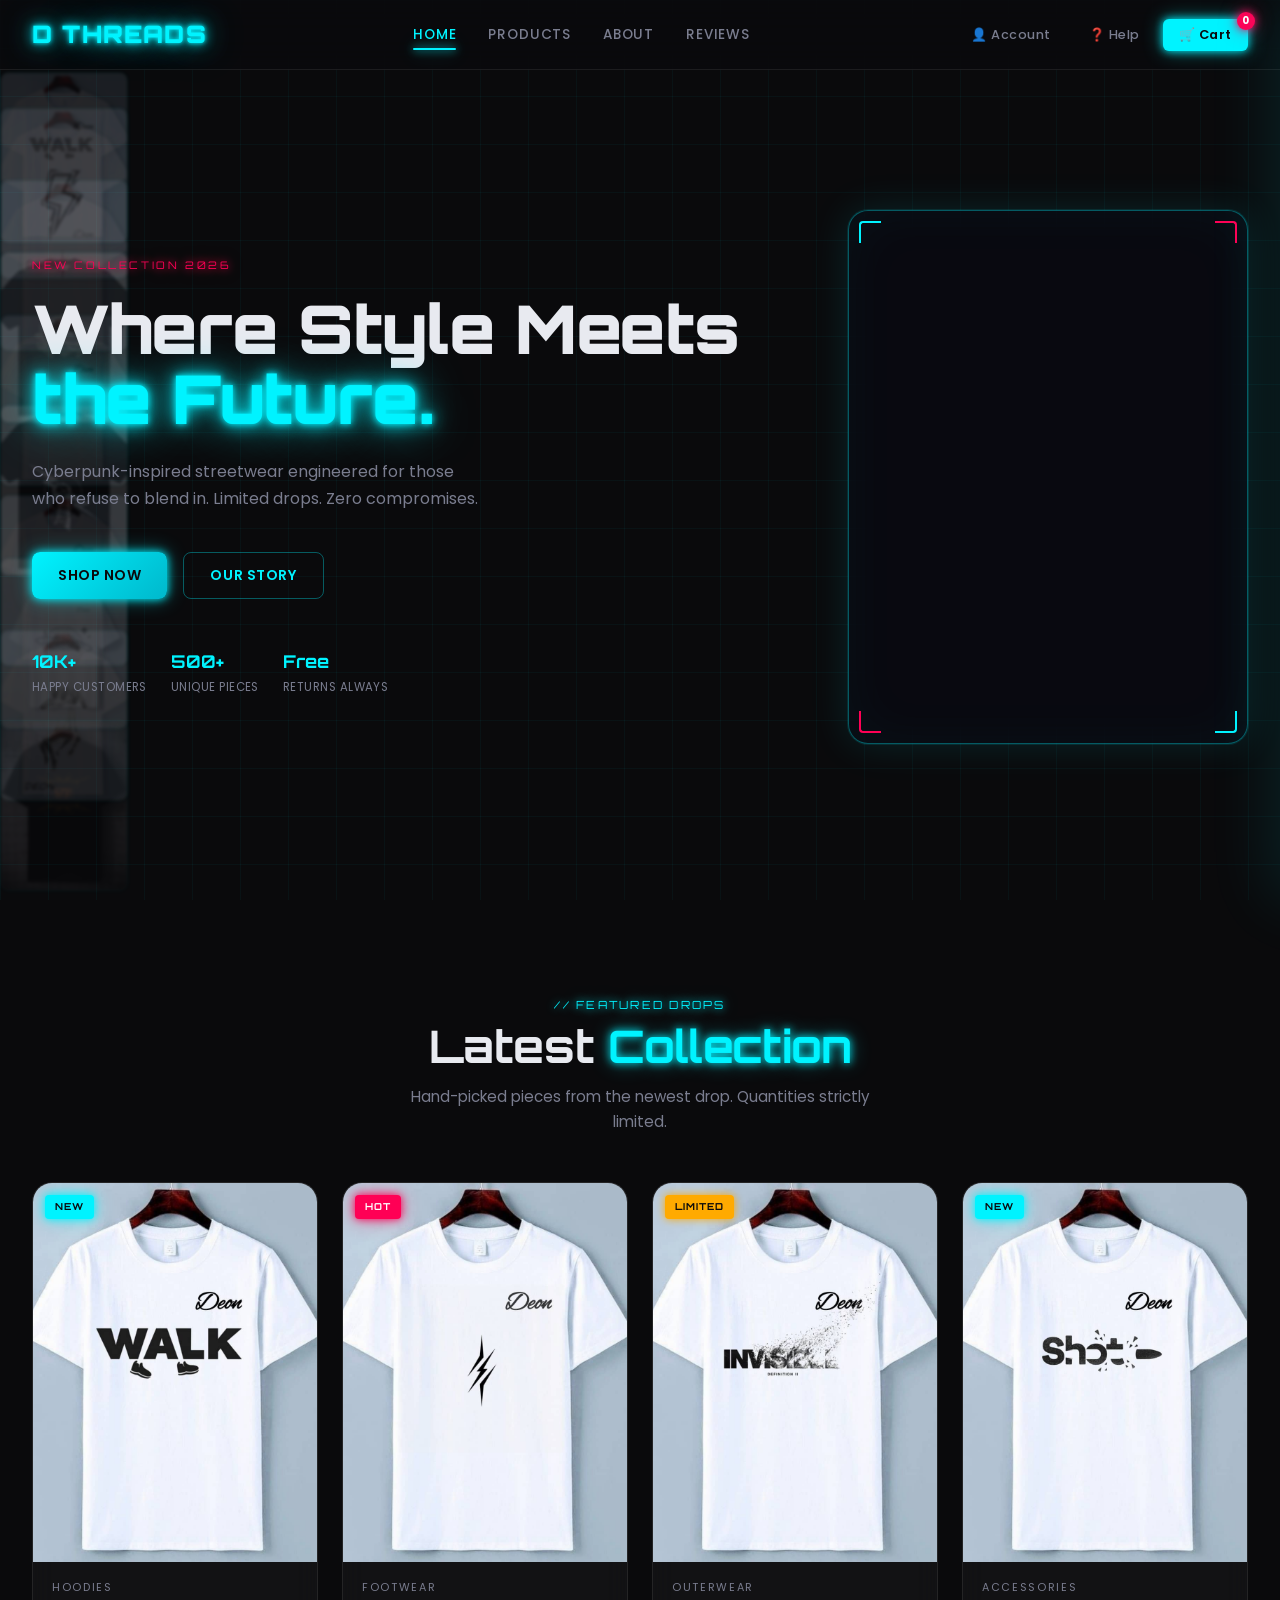
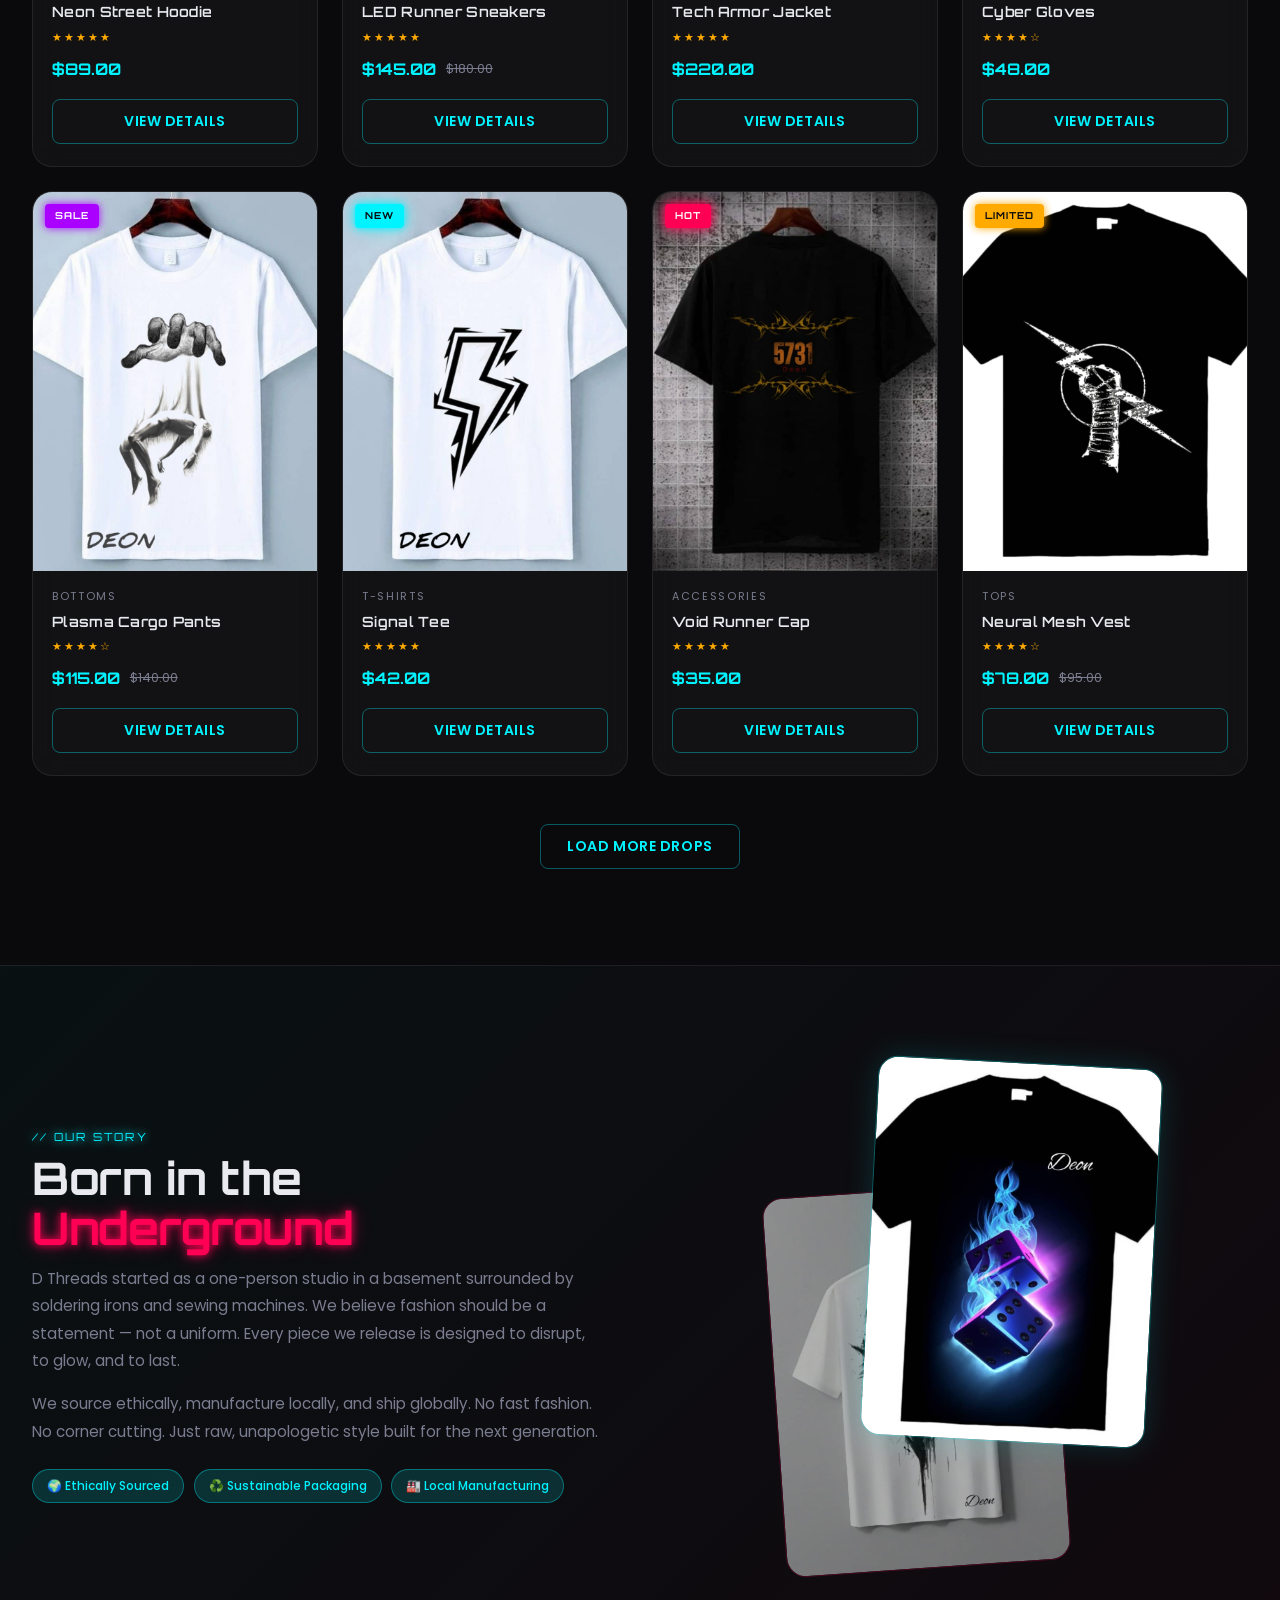
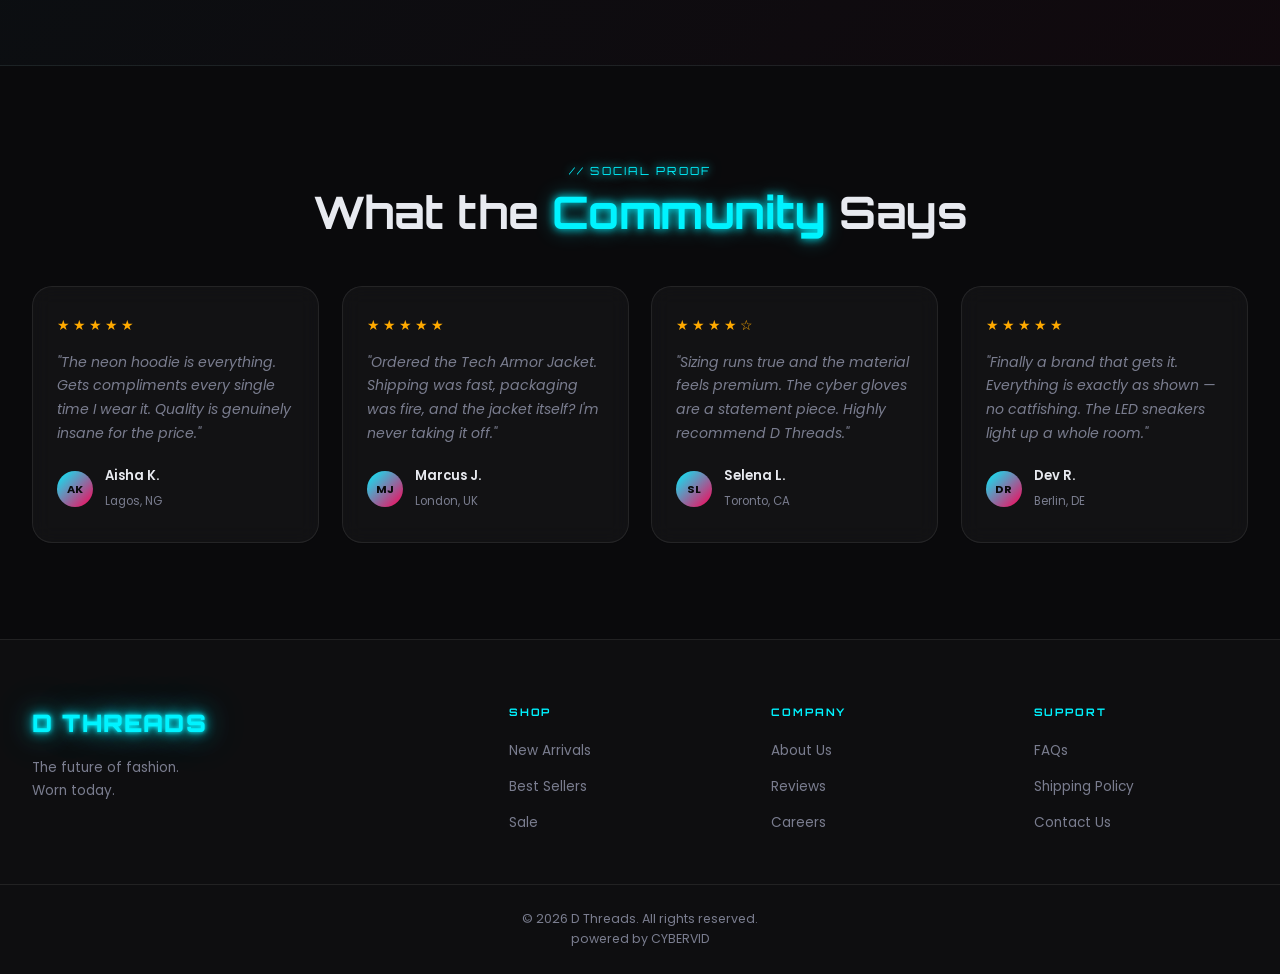
==== commit 198568ac: "homepage done" ====
--- a/index.html
+++ b/index.html
@@ -2,7 +2,7 @@
 <html lang="en">
 <head>
   <meta charset="UTF-8" />
-  <meta name="viewport" content="width=device-width, initial-scale=1.0" />
+  <meta name="viewport" content="width=device-width, initial-scale=1.0, viewport-fit=cover" />
   <title>D Threads — Where Style Meets the Future</title>
 
   <!-- Google Fonts: Orbitron (headers/logo) + Poppins (body) -->
@@ -59,7 +59,7 @@
         <!-- Account dropdown -->
         <div class="dropdown" id="accountDropdown">
           <button class="action-btn" id="accountBtn" aria-haspopup="true" aria-expanded="false" aria-label="Account menu">
-            👤 Account
+            <span class="btn-icon" aria-hidden="true">👤</span><span class="btn-label"> Account</span>
           </button>
           <ul class="dropdown-menu" role="menu" aria-label="Account options">
             <li role="menuitem"><a href="#orders"><span>📦</span> My Orders</a></li>
@@ -70,7 +70,7 @@
         <!-- Help dropdown -->
         <div class="dropdown" id="helpDropdown">
           <button class="action-btn" id="helpBtn" aria-haspopup="true" aria-expanded="false" aria-label="Help menu">
-            ❓ Help
+            <span class="btn-icon" aria-hidden="true">❓</span><span class="btn-label"> Help</span>
           </button>
           <ul class="dropdown-menu" role="menu" aria-label="Help options">
             <li role="menuitem"><a href="#faq"><span>💬</span> FAQs</a></li>
@@ -107,7 +107,7 @@
       <div class="hero-content">
         <p class="hero-eyebrow">NEW COLLECTION 2026</p>
         <h1 class="hero-headline">
-          Where Style Meets<br />
+          <span class="headline-line"></span>Where Style Meets</span>
           <span class="headline-accent">the Future.</span>
         </h1>
         <p class="hero-sub">
@@ -125,10 +125,33 @@
           <div class="stat-chip"><strong>Free</strong><span>Returns Always</span></div>
         </div>
       </div>
-      <div class="hero-visual" aria-hidden="true">
-        <div class="hero-img-wrap">
-          <img src="source/clothes/11.jpg" alt="Featured D Threads outfit" class="hero-img" loading="eager" />
-          <div class="hero-img-glow"></div>
+
+      <!-- ── RIGHT SIDE: Animated video logo ── -->
+      <div class="hero-visual">
+        <div class="hero-logo-card" aria-label="D Threads brand logo">
+          <!-- Corner accent lines -->
+          <span class="card-corner card-corner--tl" aria-hidden="true"></span>
+          <span class="card-corner card-corner--tr" aria-hidden="true"></span>
+          <span class="card-corner card-corner--bl" aria-hidden="true"></span>
+          <span class="card-corner card-corner--br" aria-hidden="true"></span>
+
+          <!-- ANIMATED VIDEO LOGO -->
+          <div class="video-logo-wrapper">
+            <video
+              src="source/DThreads_dark_neon_6s.mp4"
+              class="neon-video-logo"
+              width="1088"
+              height="1088"
+              autoplay
+              loop
+              muted
+              playsinline
+              aria-label="D Threads Animated Logo">
+            </video>
+          </div>
+
+          <!-- Ambient glow behind the card -->
+          <div class="hero-logo-glow" aria-hidden="true"></div>
         </div>
       </div>
     </section><!-- /hero -->
@@ -279,7 +302,8 @@
       </nav>
     </div>
     <div class="footer-bottom">
-      <p>© 2026 D Threads. All rights reserved. Built for the future.</p>
+      <p>© 2026 D Threads. All rights reserved. </p>
+      <p>powered by CYBERVID</p>
     </div>
   </footer>
 
--- a/styles.css
+++ b/styles.css
@@ -258,6 +258,9 @@
   backdrop-filter: blur(18px);
   -webkit-backdrop-filter: blur(18px);
   border-bottom: 1px solid var(--border);
+  /* Safe area for notched devices */
+  padding-left: env(safe-area-inset-left, 0px);
+  padding-right: env(safe-area-inset-right, 0px);
 }
 
 .nav-inner {
@@ -270,7 +273,61 @@
   gap: 2rem;
 }
 
-/* Logo */
+/* ── Animated navbar logo ──────────────────────────────────── */
+.nav-logo-link {
+  display: flex;
+  align-items: center;
+  gap: 0.55rem;
+  text-decoration: none;
+  flex-shrink: 0;
+  /* reserve fixed width so nav links don't shift on animation */
+  min-width: 160px;
+}
+
+/* SVG wrapper — controls glow filter & pulse animation */
+.nav-logo-svg-wrap {
+  width: 42px;
+  height: 42px;
+  flex-shrink: 0;
+  display: flex;
+  align-items: center;
+  justify-content: center;
+  animation: navLogoPulse 3.2s ease-in-out infinite alternate;
+  will-change: transform, filter;
+}
+
+.nav-logo-svg {
+  width: 100%;
+  height: 100%;
+  overflow: visible; /* allow glow filters to bleed outside the box */
+}
+
+/* Logo text beside the SVG */
+.nav-logo-text {
+  font-family: var(--font-head);
+  font-size: 1.15rem;
+  font-weight: 900;
+  letter-spacing: 0.08em;
+  text-transform: uppercase;
+  color: var(--cyan);
+  text-shadow:
+    0 0 4px  var(--cyan),
+    0 0 12px var(--cyan),
+    0 0 28px rgba(0,243,255,0.55),
+    0 0 50px rgba(0,243,255,0.25);
+  white-space: nowrap;
+  transition: text-shadow var(--transition);
+}
+
+.nav-logo-link:hover .nav-logo-text {
+  text-shadow:
+    0 0 6px  var(--cyan),
+    0 0 18px var(--cyan),
+    0 0 42px rgba(0,243,255,0.8),
+    0 0 75px rgba(0,243,255,0.4);
+}
+
+/* Keep the footer logo text using the old .logo class */
 .logo {
   font-family: var(--font-head);
   font-size: 1.5rem;
@@ -288,12 +345,94 @@
   transition: text-shadow var(--transition);
 }
 
-.logo:hover {
-  text-shadow:
-    0 0 6px  var(--cyan),
-    0 0 18px var(--cyan),
-    0 0 45px rgba(0,243,255,0.8),
-    0 0 80px rgba(0,243,255,0.4);
+/* ── Navbar SVG path animations ─────────────────────────────── */
+
+/* "D" curve draws on from offset=0 → offset=200 */
+.svg-d-curve {
+  stroke-dasharray: 260;
+  stroke-dashoffset: 260;
+  animation: svgDrawOn 2.4s cubic-bezier(0.4,0,0.2,1) forwards,
+             svgDPulse 3s ease-in-out 2.4s infinite alternate;
+}
+
+/* Inner "D" arc — slightly delayed */
+.svg-d-inner {
+  stroke-dasharray: 120;
+  stroke-dashoffset: 120;
+  animation: svgDrawOn 2s cubic-bezier(0.4,0,0.2,1) 0.3s forwards;
+}
+
+/* Needle group — bobs vertically after draw completes */
+.svg-needle-group {
+  animation: svgNeedleBob 2.2s ease-in-out 1s infinite;
+}
+
+/* Needle eye — subtle cyan pulse */
+.svg-needle-eye {
+  animation: svgEyePulse 2.8s ease-in-out infinite alternate;
+}
+
+/* Thread loop draws on after needle appears */
+.svg-thread {
+  stroke-dasharray: 380;
+  stroke-dashoffset: 380;
+  animation: svgDrawOn 2.8s cubic-bezier(0.4,0,0.2,1) 0.7s forwards,
+             svgThreadPulse 3.5s ease-in-out 3.5s infinite alternate;
+}
+
+/* Orbit dot 1 — travels a circular path around the SVG */
+.svg-orbit-dot-1 {
+  animation: svgOrbit1 5s linear infinite;
+}
+.svg-orbit-dot-2 {
+  animation: svgOrbit2 7s linear infinite;
+}
+
+/* Overall logo wrapper pulse */
+@keyframes navLogoPulse {
+  0%   { filter: drop-shadow(0 0 4px var(--cyan));  transform: scale(1); }
+  100% { filter: drop-shadow(0 0 12px var(--pink)); transform: scale(1.06); }
+}
+
+@keyframes svgDrawOn {
+  to { stroke-dashoffset: 0; }
+}
+
+@keyframes svgDPulse {
+  0%   { filter: drop-shadow(0 0 3px var(--cyan)); }
+  100% { filter: drop-shadow(0 0 9px var(--cyan)); }
+}
+
+@keyframes svgNeedleBob {
+  0%, 100% { transform: translateY(0px); }
+  45%       { transform: translateY(-3px); }
+  70%       { transform: translateY(-1.5px); }
+}
+
+@keyframes svgEyePulse {
+  from { stroke: var(--cyan);  stroke-width: 1.5; }
+  to   { stroke: var(--pink);  stroke-width: 2;   }
+}
+
+@keyframes svgThreadPulse {
+  from { opacity: 0.75; }
+  to   { opacity: 1; }
+}
+
+/* Orbit paths — circular motion using translate on the element
+   (no SMIL — pure CSS transform-origin trick via animation) */
+@keyframes svgOrbit1 {
+  0%   { transform: translate(40px, 40px); }
+  25%  { transform: translate(60px, 40px); }
+  50%  { transform: translate(40px, 60px); }
+  75%  { transform: translate(20px, 40px); }
+  100% { transform: translate(40px, 40px); }
+}
+@keyframes svgOrbit2 {
+  0%   { transform: translate(60px, 60px); }
+  33%  { transform: translate(20px, 50px); }
+  66%  { transform: translate(50px, 20px); }
+  100% { transform: translate(60px, 60px); }
 }
 
 /* Nav links */
@@ -491,9 +630,18 @@
   max-width: 1280px;
   margin: 0 auto;
   display: grid;
-  grid-template-columns: 1fr 1fr;
-  align-items: center;
-  gap: 4rem;
+  /* Text column gets more space (1.2fr) so headlines spread freely;
+     video column gets less (0.8fr) since the logo is self-contained */
+  grid-template-columns: 1.2fr 0.8fr;
+  align-items: center;
+  gap: 2rem;
+}
+
+.hero-content {
+  position: relative;
+  z-index: 2;
+  width: 100%;
+  text-align: left;
 }
 
 .hero-eyebrow {
@@ -515,6 +663,13 @@
   margin-bottom: 1.5rem;
 }
 
+/* Each line of the headline sits on its own block,
+   so the text never depends on a <br> to break correctly */
+.headline-line,
+.headline-accent {
+  display: block;
+}
+
 .headline-accent {
   color: var(--cyan);
   text-shadow:
@@ -566,36 +721,272 @@
   text-transform: uppercase;
 }
 
-/* Hero visual */
-.hero-visual { display: flex; justify-content: center; }
-
-.hero-img-wrap {
+/* ── Hero visual: logo card ─────────────────────────────────── */
+.hero-visual {
+  display: flex;
+  /* Push the logo to the right boundary of its column */
+  justify-content: flex-end;
+  align-items: center;
   position: relative;
-  width: min(420px, 100%);
-}
-
-.hero-img {
-  width: 100%;
-  aspect-ratio: 3/4;
-  object-fit: cover;
+  z-index: 2;
+  /* Shift the video logo up slightly to align with top text baseline */
+  transform: translateY(-30px);
+}
+
+/* Glassmorphic card frame */
+.hero-logo-card {
+  position: relative;
+  width: min(400px, 100%);
+  aspect-ratio: 3 / 4;
   border-radius: var(--radius-lg);
+  background: rgba(10, 10, 20, 0.55);
+  backdrop-filter: blur(18px);
+  -webkit-backdrop-filter: blur(18px);
   border: 1px solid var(--border-cyan);
+  box-shadow:
+    0 0 0 1px rgba(0,243,255,0.1),
+    0 0 40px rgba(0,243,255,0.12),
+    inset 0 0 60px rgba(0,243,255,0.04);
+  display: flex;
+  align-items: center;
+  justify-content: center;
+  overflow: hidden;
+}
+
+/* Animated corner accent lines */
+.card-corner {
+  position: absolute;
+  width: 22px;
+  height: 22px;
+  z-index: 4;
+  pointer-events: none;
+}
+
+.card-corner--tl { top: 10px;    left: 10px;   border-top:  2px solid var(--cyan); border-left:  2px solid var(--cyan); border-radius: 4px 0 0 0; }
+.card-corner--tr { top: 10px;    right: 10px;  border-top:  2px solid var(--pink); border-right: 2px solid var(--pink); border-radius: 0 4px 0 0; }
+.card-corner--bl { bottom: 10px; left: 10px;   border-bottom: 2px solid var(--pink); border-left: 2px solid var(--pink); border-radius: 0 0 0 4px; }
+.card-corner--br { bottom: 10px; right: 10px;  border-bottom: 2px solid var(--cyan); border-right: 2px solid var(--cyan); border-radius: 0 0 4px 0; }
+
+/* ── Hero SVG logo animations ────────────────────────────────── */
+
+/* The SVG itself floats gently inside the card */
+.hero-logo-svg {
+  width: 82%;
+  height: 82%;
+  overflow: visible;
   position: relative;
-  z-index: 1;
-}
-
-.hero-img-glow {
-  position: absolute;
-  inset: -12px;
-  border-radius: calc(var(--radius-lg) + 12px);
-  background: radial-gradient(ellipse at center, rgba(0,243,255,0.18) 0%, transparent 70%);
-  z-index: 0;
-  animation: pulseGlow 3s ease-in-out infinite alternate;
-}
-
-@keyframes pulseGlow {
-  from { opacity: 0.6; transform: scale(1); }
-  to   { opacity: 1;   transform: scale(1.03); }
+  z-index: 2;
+  animation: logoFloat 4.5s ease-in-out infinite;
+  will-change: transform;
+}
+
+/* "D" stroke — draw-on then breath-glow loop */
+.hero-svg-d-stroke {
+  stroke-dasharray: 600;
+  stroke-dashoffset: 600;
+  animation:
+    svgDrawOn 2.6s cubic-bezier(0.4,0,0.2,1) 0.2s forwards,
+    heroDBreathe 3s ease-in-out 3s infinite alternate;
+}
+
+/* Inner "D" arc — draws on slightly after */
+.hero-svg-d-inner {
+  stroke-dasharray: 280;
+  stroke-dashoffset: 280;
+  animation: svgDrawOn 2.2s cubic-bezier(0.4,0,0.2,1) 0.5s forwards;
+}
+
+/* Needle group bobs vertically */
+.hero-svg-needle-group {
+  animation: svgNeedleBob 2.6s ease-in-out 1.2s infinite;
+}
+
+/* Needle eye colour-shifts */
+.hero-svg-needle-eye {
+  animation: svgEyePulse 3s ease-in-out 1.5s infinite alternate;
+}
+
+/* Thread draws on after needle, then pulses */
+.hero-svg-thread {
+  stroke-dasharray: 680;
+  stroke-dashoffset: 680;
+  animation:
+    svgDrawOn 3s cubic-bezier(0.4,0,0.2,1) 0.9s forwards,
+    svgThreadPulse 4s ease-in-out 4s infinite alternate;
+}
+
+/* Thread highlight — draws on even later */
+.hero-svg-thread-hi {
+  stroke-dasharray: 180;
+  stroke-dashoffset: 180;
+  animation: svgDrawOn 1.8s cubic-bezier(0.4,0,0.2,1) 1.6s forwards;
+}
+
+/* Brand text fades in */
+.hero-svg-brand-text {
+  opacity: 0;
+  animation: heroTextFadeIn 1.2s ease 2.8s forwards;
+}
+
+/* Decorative rings rotate slowly in opposite directions */
+.hero-svg-ring-outer {
+  transform-origin: 100px 100px;
+  animation: heroRingRotate 18s linear infinite;
+}
+.hero-svg-ring-inner {
+  transform-origin: 100px 100px;
+  animation: heroRingRotate 12s linear infinite reverse;
+}
+
+/* Orbiting dots — travel elliptical paths around the D */
+.hero-svg-orbit-a {
+  animation: heroOrbitA 5.5s linear infinite;
+}
+.hero-svg-orbit-b {
+  animation: heroOrbitB 8s linear infinite;
+}
+.hero-svg-orbit-c {
+  animation: heroOrbitC 11s linear infinite;
+}
+
+/* ── Hero SVG keyframes ────────────────────────── */
+@keyframes heroDBreathe {
+  from { filter: drop-shadow(0 0 6px var(--cyan));  }
+  to   { filter: drop-shadow(0 0 18px var(--cyan)); }
+}
+
+@keyframes heroTextFadeIn {
+  from { opacity: 0; transform: translateY(4px); }
+  to   { opacity: 1; transform: translateY(0); }
+}
+
+@keyframes heroRingRotate {
+  from { transform: rotate(0deg); }
+  to   { transform: rotate(360deg); }
+}
+
+/* Orbit A: large ellipse around the D letterform */
+@keyframes heroOrbitA {
+  0%   { transform: translate(100px, 32px); }
+  25%  { transform: translate(155px, 100px); }
+  50%  { transform: translate(100px, 168px); }
+  75%  { transform: translate(45px, 100px); }
+  100% { transform: translate(100px, 32px); }
+}
+
+/* Orbit B: tighter orbit, offset phase */
+@keyframes heroOrbitB {
+  0%   { transform: translate(148px, 68px); }
+  33%  { transform: translate(68px, 158px); }
+  66%  { transform: translate(52px, 52px); }
+  100% { transform: translate(148px, 68px); }
+}
+
+/* Orbit C: small fast loop near needle */
+@keyframes heroOrbitC {
+  0%   { transform: translate(138px, 30px); }
+  50%  { transform: translate(118px, 178px); }
+  100% { transform: translate(138px, 30px); }
+}
+
+/* Shared keyframes (also used by navbar SVG) */
+@keyframes logoFloat {
+  0%   { transform: translateY(0px)  scale(1);    }
+  40%  { transform: translateY(-8px) scale(1.02); }
+  70%  { transform: translateY(-4px) scale(1.01); }
+  100% { transform: translateY(0px)  scale(1);    }
+}
+
+
+/* ── NEW MINIMALIST LOGO (hero right-side card) ───────────────── */
+
+/*
+  SVG container — the CSS drop-shadow filter produces a natural
+  neon-blue glow against the dark card background.
+  No JS needed; runs purely in CSS.
+*/
+.new-logo-svg {
+  width: 54%;          /* narrower — needle form looks best slim   */
+  height: auto;
+  overflow: visible;
+  filter: drop-shadow(0 0 10px #00f3ff) drop-shadow(0 0 24px rgba(0,243,255,0.45));
+  animation: nlFloat 4.5s ease-in-out infinite;
+  will-change: transform, filter;
+}
+
+/* Gentle float identical to the rest of the hero logo card */
+@keyframes nlFloat {
+  0%   { transform: translateY(0px); }
+  45%  { transform: translateY(-9px); }
+  75%  { transform: translateY(-4px); }
+  100% { transform: translateY(0px); }
+}
+
+/* ── Needle shaft: fades/draws in as a fast reveal ─────────── */
+.nl-needle-shaft {
+  stroke-dasharray: 200;
+  stroke-dashoffset: 200;
+  animation: nlDrawLine 0.7s cubic-bezier(0.4,0,0.2,1) 0.1s forwards;
+}
+
+/* ── Needle tip: pops in after shaft ───────────────────────── */
+.nl-needle-tip {
+  opacity: 0;
+  animation: nlFadeIn 0.3s ease 0.75s forwards;
+}
+
+/* ── Needle eye: draws in as a tiny oval ───────────────────── */
+.nl-needle-eye {
+  stroke-dasharray: 32;
+  stroke-dashoffset: 32;
+  animation:
+    nlDrawLine 0.5s cubic-bezier(0.4,0,0.2,1) 0.8s forwards,
+    nlEyeGlow  2.8s ease-in-out 1.5s infinite alternate;
+}
+
+/* ── Thread: the hero animation — draws itself on-screen ────── */
+/*
+  Total approximate path length ≈ 580px at this viewBox scale.
+  The thread starts at the needle eye and sweeps out to form the
+  "D" bowl, crosses the needle base, then curls into the swoosh.
+  stroke-dashoffset animates from 580 → 0, making it look like
+  the thread is being pulled through the needle and stitched.
+*/
+.nl-thread {
+  stroke-dasharray: 580;
+  stroke-dashoffset: 580;
+  animation:
+    nlDrawThread 2.2s cubic-bezier(0.25,0.46,0.45,0.94) 1.0s forwards,
+    nlThreadBreath 3.5s ease-in-out 3.5s infinite alternate;
+}
+
+/* ── Keyframes ──────────────────────────────────────────────── */
+
+/* Generic straight-line reveal (needle shaft + eye) */
+@keyframes nlDrawLine {
+  to { stroke-dashoffset: 0; }
+}
+
+/* Tip fade-in */
+@keyframes nlFadeIn {
+  to { opacity: 1; }
+}
+
+/* Thread draw — the key "stitch" animation */
+@keyframes nlDrawThread {
+  to { stroke-dashoffset: 0; }
+}
+
+/* Subtle breathing after the thread is drawn */
+@keyframes nlThreadBreath {
+  0%   { filter: drop-shadow(0 0 6px #00f3ff);  opacity: 1;    }
+  100% { filter: drop-shadow(0 0 18px #00f3ff); opacity: 0.88; }
+}
+
+/* Eye glow pulse */
+@keyframes nlEyeGlow {
+  from { stroke: #00f3ff; stroke-width: 2.2; }
+  to   { stroke: rgba(0,243,255,0.5); stroke-width: 1.6; }
 }
 
 
@@ -1401,15 +1792,32 @@
 
 /* ── 14. RESPONSIVE ─────────────────────────────────────────── */
 
-/* Tablet */
+/* ── Tablet: 1100px ── */
 @media (max-width: 1100px) {
-  .hero { grid-template-columns: 1fr; gap: 3rem; text-align: center; }
+  .hero {
+    grid-template-columns: 1fr;
+    gap: 3rem;
+    text-align: center;
+    min-height: auto;
+    padding-top: calc(var(--navbar-h) + 3rem);
+    padding-bottom: 4rem;
+  }
+
+  /* Visual card above text on tablets */
   .hero-content { order: 1; }
-  .hero-visual { order: 0; }
+  .hero-visual  {
+    order: 0;
+    justify-content: center; /* Center the logo on single-column layout */
+    transform: translateY(0); /* Remove upward shift so it doesn't creep under the nav */
+  }
+
   .hero-cta-row { justify-content: center; }
-  .hero-stats { justify-content: center; }
-  .hero-sub { margin-left: auto; margin-right: auto; }
-  .br-desktop { display: none; }
+  .hero-stats   { justify-content: center; }
+  .hero-sub     { margin-left: auto; margin-right: auto; }
+  .br-desktop   { display: none; }
+
+  /* Slightly smaller logo card on tablet */
+  .hero-logo-card { width: min(320px, 90%); }
 
   .about-inner { grid-template-columns: 1fr; gap: 3rem; }
   .about-visual { order: -1; }
@@ -1417,9 +1825,13 @@
   .footer-inner { grid-template-columns: 1fr 1fr; }
 }
 
-/* Mobile nav: ≤900px */
+/* ── Mobile nav: 900px ── */
 @media (max-width: 900px) {
   .hamburger { display: flex; }
+
+  /* Hide nav-logo text label on small screens — keep only the SVG mark */
+  .nav-logo-text { display: none; }
+  .nav-logo-link { min-width: auto; }
 
   .nav-links {
     position: fixed;
@@ -1448,31 +1860,177 @@
   .nav-link { width: 100%; padding: 12px 8px; font-size: 0.9rem; }
   .nav-link::after { display: none; }
 
-  /* hide text labels, show only icons for action buttons on small screens */
   .action-btn { padding: 7px 10px; font-size: 0.75rem; }
-}
-
-/* Small mobile */
-@media (max-width: 600px) {
-  .nav-actions { gap: 0.3rem; }
-  .action-btn span { display: none; } /* hide Account/Help text */
-
+
+  /* Scale down floating background items so they don't clutter text */
+  .float-img {
+    width: clamp(50px, 7vw, 100px);
+    opacity: 0.07;
+  }
+}
+
+/* ── Mobile: 768px ── */
+@media (max-width: 768px) {
+  body { overflow-x: hidden; }
+
+  .hero {
+    padding: calc(var(--navbar-h) + 2rem) 1.4rem 3.5rem;
+    gap: 2.5rem;
+  }
+
+  .hero-headline { font-size: clamp(1.9rem, 7vw, 2.8rem); line-height: 1.05; }
+  .hero-sub      { font-size: 0.92rem; }
+
+  /* Logo card: compact but still impactful */
+  .hero-logo-card {
+    width: min(260px, 85vw);
+    aspect-ratio: 1 / 1;
+    border-radius: var(--radius);
+  }
+
+  /* Tighten CTA row */
+  .hero-cta-row { gap: 0.75rem; }
+  .hero-stats   { gap: 1rem; }
+
+  .stat-chip strong { font-size: 0.95rem; }
+  .stat-chip span   { font-size: 0.65rem; }
+
+  /* Further reduce floating items on mobile */
+  .float-img {
+    width: clamp(40px, 6vw, 80px);
+    opacity: 0.06;
+  }
+
+  /* Sections padding */
+  .products,
+  .about,
+  .reviews { padding: 4rem 1.4rem; }
+
+  .section-title { font-size: clamp(1.5rem, 6vw, 2rem); }
+
+  /* Product + review grids: 2 columns on mid-mobile */
+  .products-grid  { grid-template-columns: repeat(2, 1fr); gap: 1rem; }
+  .reviews-grid   { grid-template-columns: repeat(2, 1fr); gap: 1rem; }
+
+  /* Modal: stack on tablet-portrait too */
   .modal-inner { grid-template-columns: 1fr; }
   .modal-img-wrap { border-radius: var(--radius-lg) var(--radius-lg) 0 0; }
   .modal-img { aspect-ratio: 4/3; }
   .modal-details { padding: 1.5rem 1.2rem; }
-
-  .hero { padding-left: 1.2rem; padding-right: 1.2rem; }
-  .products { padding-left: 1.2rem; padding-right: 1.2rem; }
-  .about { padding-left: 1.2rem; padding-right: 1.2rem; }
-  .reviews { padding-left: 1.2rem; padding-right: 1.2rem; }
-
-  .footer-inner { grid-template-columns: 1fr; gap: 2rem; }
-}
-
-@media (max-width: 400px) {
-  .hero-headline { font-size: 2rem; }
+  .product-modal { width: 95vw; max-height: 90dvh; }
+}
+
+/* ── Small mobile: 480px ── */
+@media (max-width: 480px) {
+  body { overflow-x: hidden; }
+
+  .nav-inner { padding: 0 1rem; gap: 0.5rem; }
+  .nav-actions { gap: 0.25rem; }
+
+  /* Hide Account + Help text labels — show icon only */
+  #accountBtn .btn-label,
+  #helpBtn .btn-label { display: none; }
+
+  #accountBtn, #helpBtn {
+    padding: 8px 10px;
+  }
+
+  /* SVG mark scales down slightly */
+  .nav-logo-svg-wrap { width: 34px; height: 34px; }
+
+  /* Compact cart button — icon only on very small screens */
+  .cart-btn { padding: 8px 12px; font-size: 0.75rem; }
+
+  .hero {
+    padding: calc(var(--navbar-h) + 1.5rem) 1rem 2.5rem;
+    gap: 2rem;
+  }
+
+  .hero-headline { font-size: clamp(1.6rem, 8.5vw, 2.2rem); line-height: 1.05; }
+
+  /* Prevent accent span from overflowing on narrow screens */
+  .headline-accent {
+    max-width: 100%;
+    overflow-wrap: break-word;
+    word-break: break-word;
+  }
+
+  /* Square card, fills ~80% viewport width */
+  .hero-logo-card {
+    width: min(220px, 80vw);
+    aspect-ratio: 1 / 1;
+    border-radius: var(--radius);
+  }
+
+  /* Scale the video logo down for small phones */
+  .video-logo-wrapper {
+    max-width: 280px;
+  }
+
+  /* Minimal floating bg on tiny screens */
+  .float-img { opacity: 0.04; width: 50px; }
+
+  .hero-cta-row { flex-direction: column; align-items: center; }
+  .hero-cta-row .btn { width: 100%; max-width: 280px; padding: 12px 18px; font-size: 0.85rem; }
+
+  .hero-stats { flex-direction: row; justify-content: center; gap: 1.2rem; }
+
+  .products,
+  .about,
+  .reviews { padding: 3rem 1rem; }
+
+  /* Single column on small phones */
+  .products-grid { grid-template-columns: 1fr 1fr; gap: 0.75rem; }
+  .reviews-grid  { grid-template-columns: 1fr; }
+
+  /* Tighter card body */
+  .card-body { padding: 0.85rem 0.9rem 1.1rem; }
+  .card-title { font-size: 0.78rem; }
+  .card-price { font-size: 0.9rem; }
+
+  /* Modal */
+  .product-modal { width: 100vw; max-height: 100dvh; border-radius: var(--radius-lg) var(--radius-lg) 0 0; top: auto; bottom: 0; left: 0; transform: translateY(100%); }
+  .product-modal.open { transform: translateY(0); }
+  .modal-img { aspect-ratio: 16/9; }
+  .modal-details { padding: 1.2rem 1rem 1.5rem; gap: 0.5rem; }
+  .modal-title { font-size: 1.1rem; }
+
+  /* Footer */
+  .footer-inner { grid-template-columns: 1fr 1fr; gap: 1.5rem; padding: 2.5rem 1rem 2rem; }
+  .footer-brand { grid-column: 1 / -1; }
+
+  /* Cart drawer full-width with safe area padding */
+  .cart-drawer {
+    width: 100vw;
+    padding-bottom: env(safe-area-inset-bottom, 0px);
+  }
+
+  /* Cart items less cramped */
+  .cart-item-img { width: 52px; height: 65px; }
+
+  /* Toast doesn't overflow */
+  .toast {
+    width: calc(100vw - 2rem);
+    white-space: normal;
+    text-align: center;
+    font-size: 0.82rem;
+    padding: 10px 16px;
+    bottom: calc(1rem + env(safe-area-inset-bottom, 0px));
+  }
+}
+
+/* ── Very small: 380px ── */
+@media (max-width: 380px) {
+  .hero-headline { font-size: 1.5rem; line-height: 1.05; }
+  .hero-logo-card { width: min(180px, 78vw); }
+  .logo { font-size: 1.2rem; }
+
+  /* Stack to single column on tiny phones */
   .products-grid { grid-template-columns: 1fr; }
+  .footer-inner  { grid-template-columns: 1fr; }
+
+  .hero-cta-row .btn { font-size: 0.8rem; }
+  .nav-inner { padding: 0 0.75rem; gap: 0.35rem; }
 }
 
 
@@ -1513,3 +2071,31 @@
   from { background-position: 200% 0; }
   to   { background-position: -200% 0; }
 }
+
+
+/* ==========================================
+   VIDEO LOGO STYLES
+   ========================================== */
+.video-logo-wrapper {
+  /* The video source is 1088×1088 — let CSS control the rendered size */
+  width: 100%;
+  max-width: 450px; /* Caps the logo so it doesn't flood the column on desktop */
+  aspect-ratio: 1 / 1;
+
+  display: flex;
+  justify-content: center;
+  align-items: center;
+
+  /* Subtle neon glow behind the video frame */
+  filter: drop-shadow(0 0 12px var(--cyan));
+}
+
+.neon-video-logo {
+  width: 100%;
+  height: 100%;
+  object-fit: contain;
+  border-radius: 12px;
+
+  /* Seamless blending into the dark background */
+  mix-blend-mode: screen;
+}
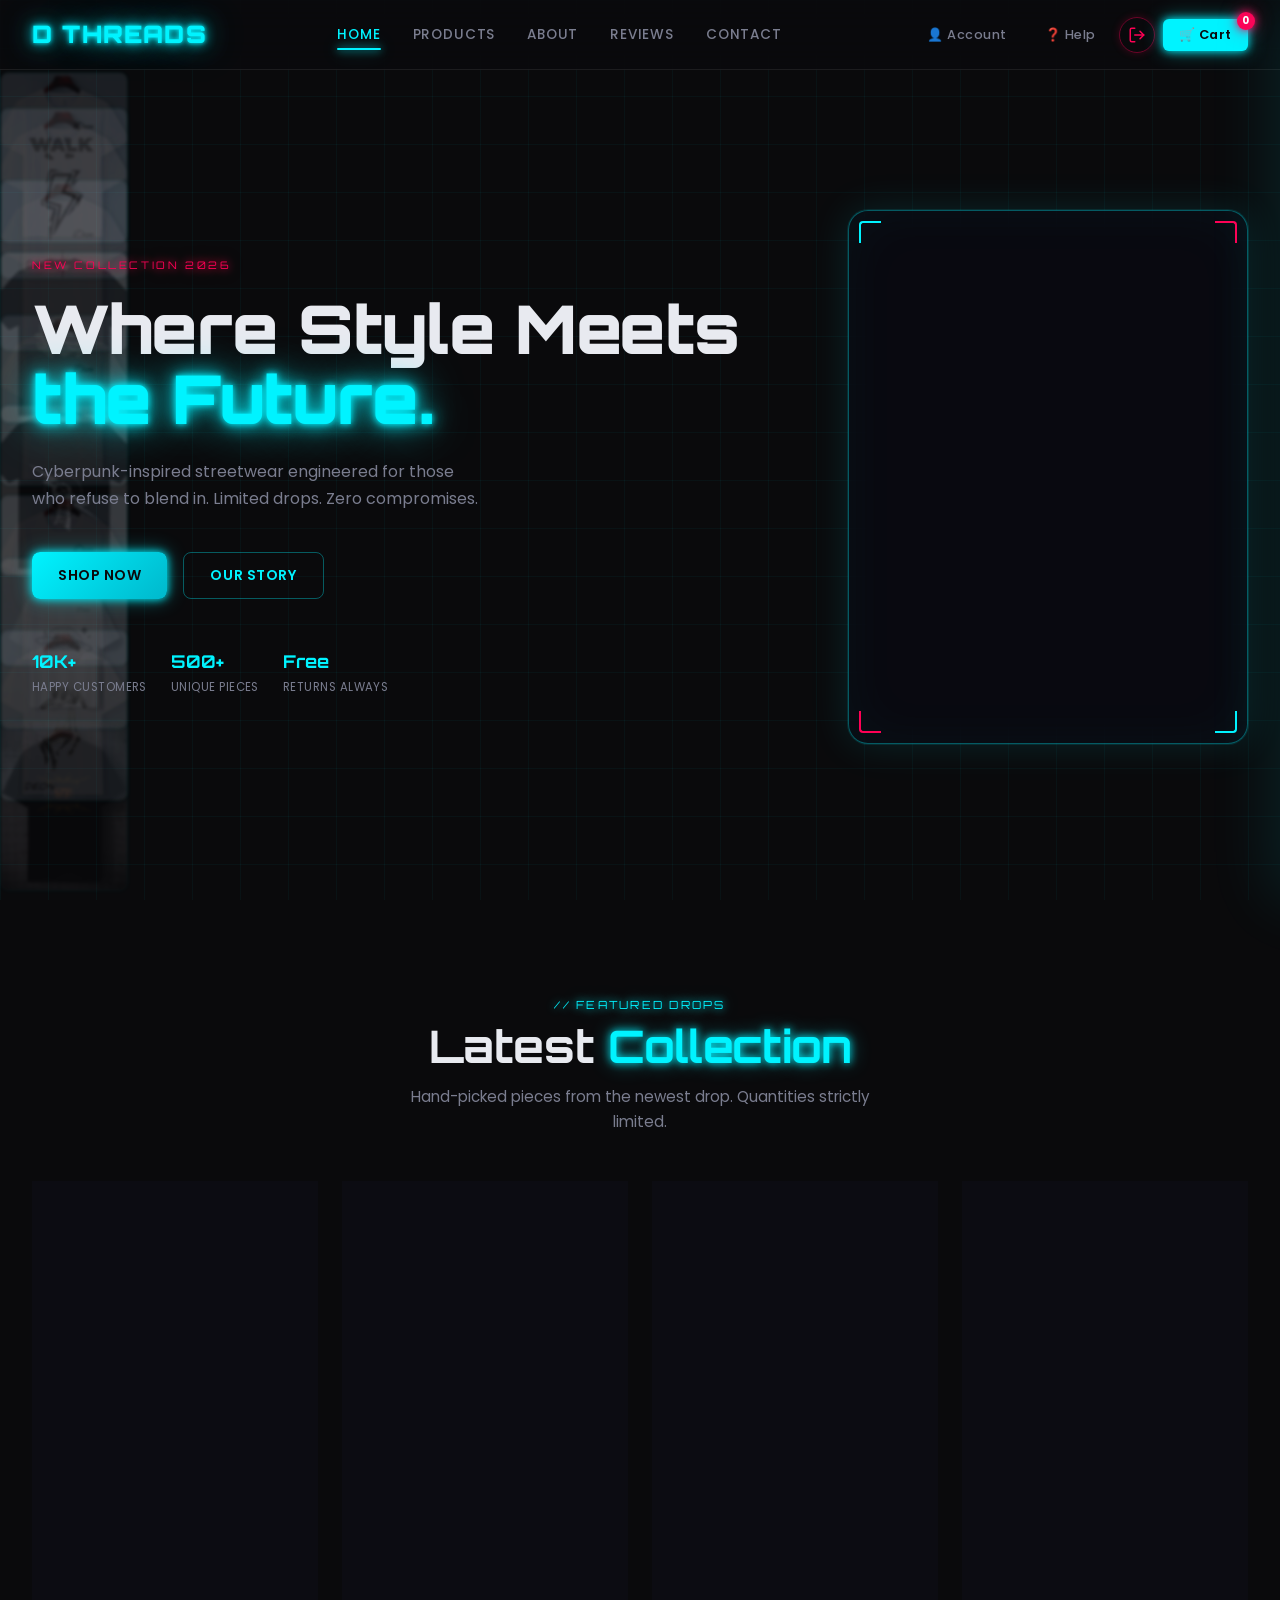
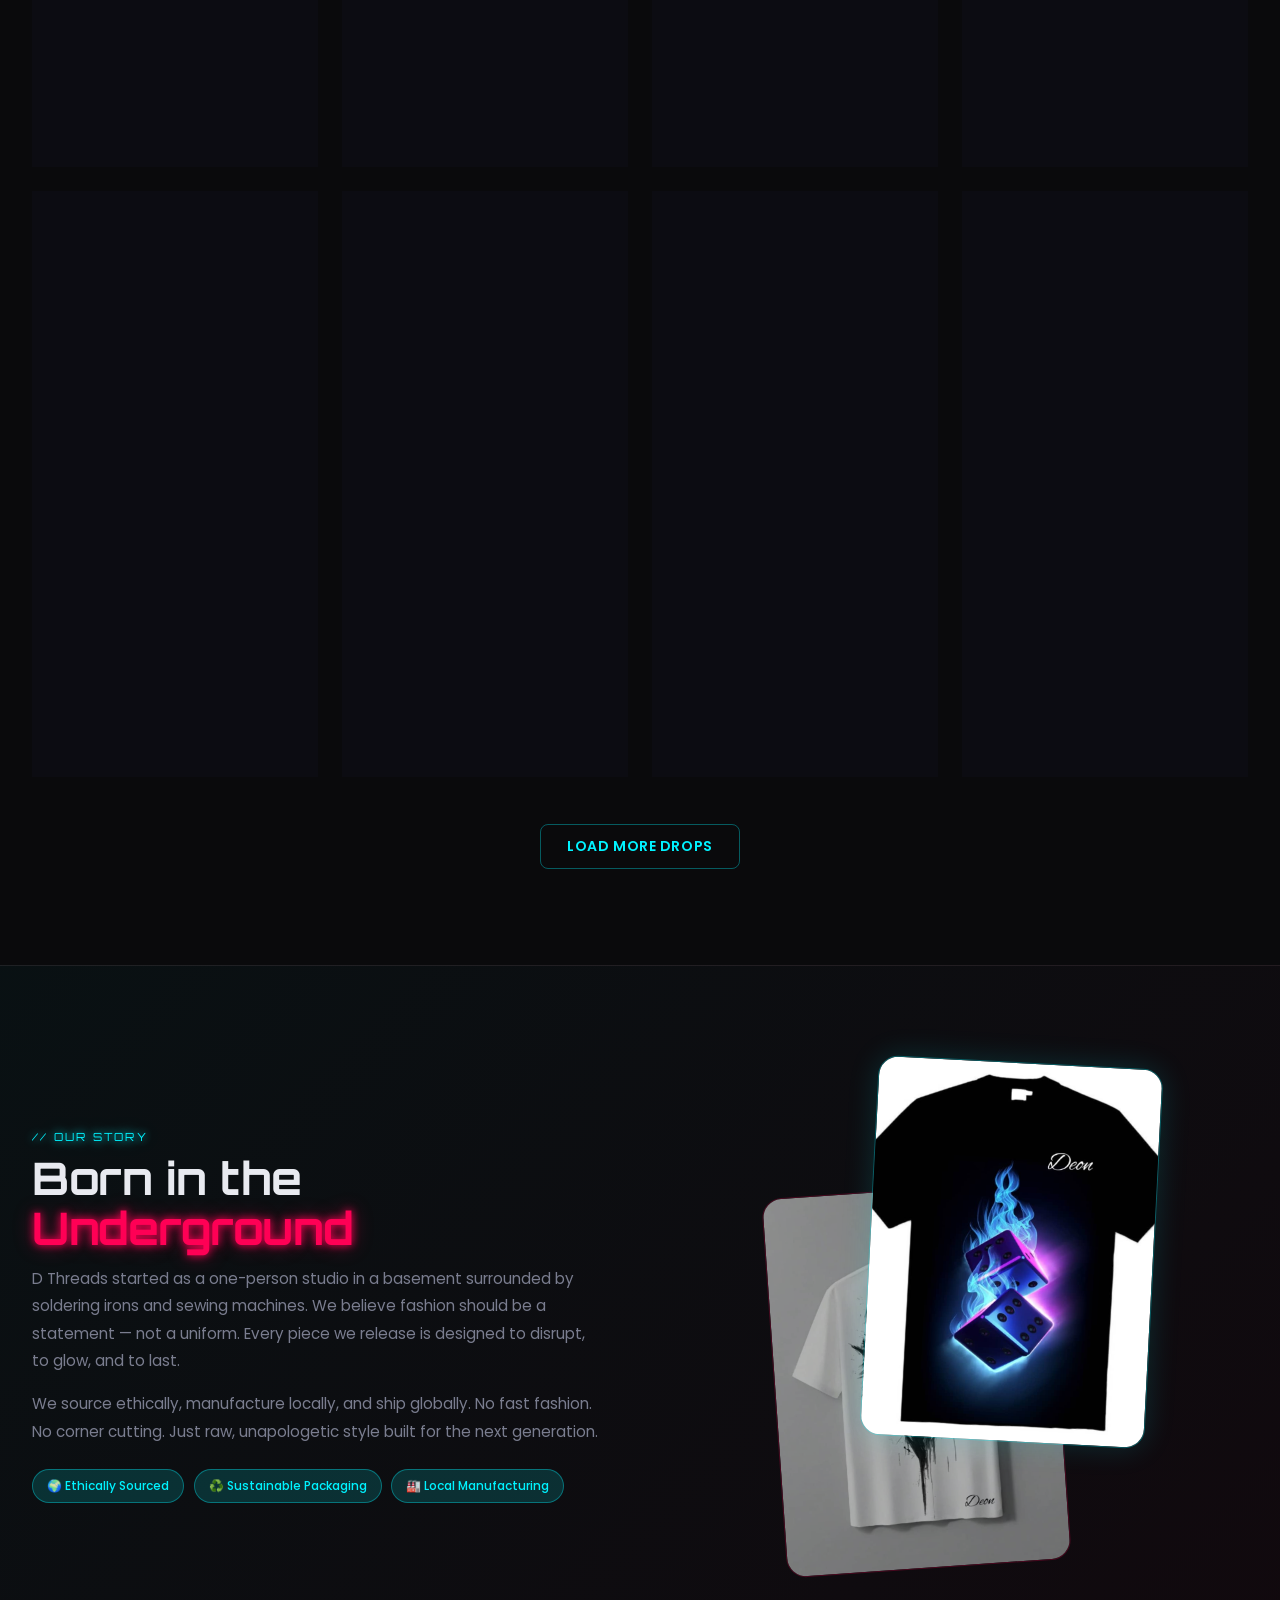
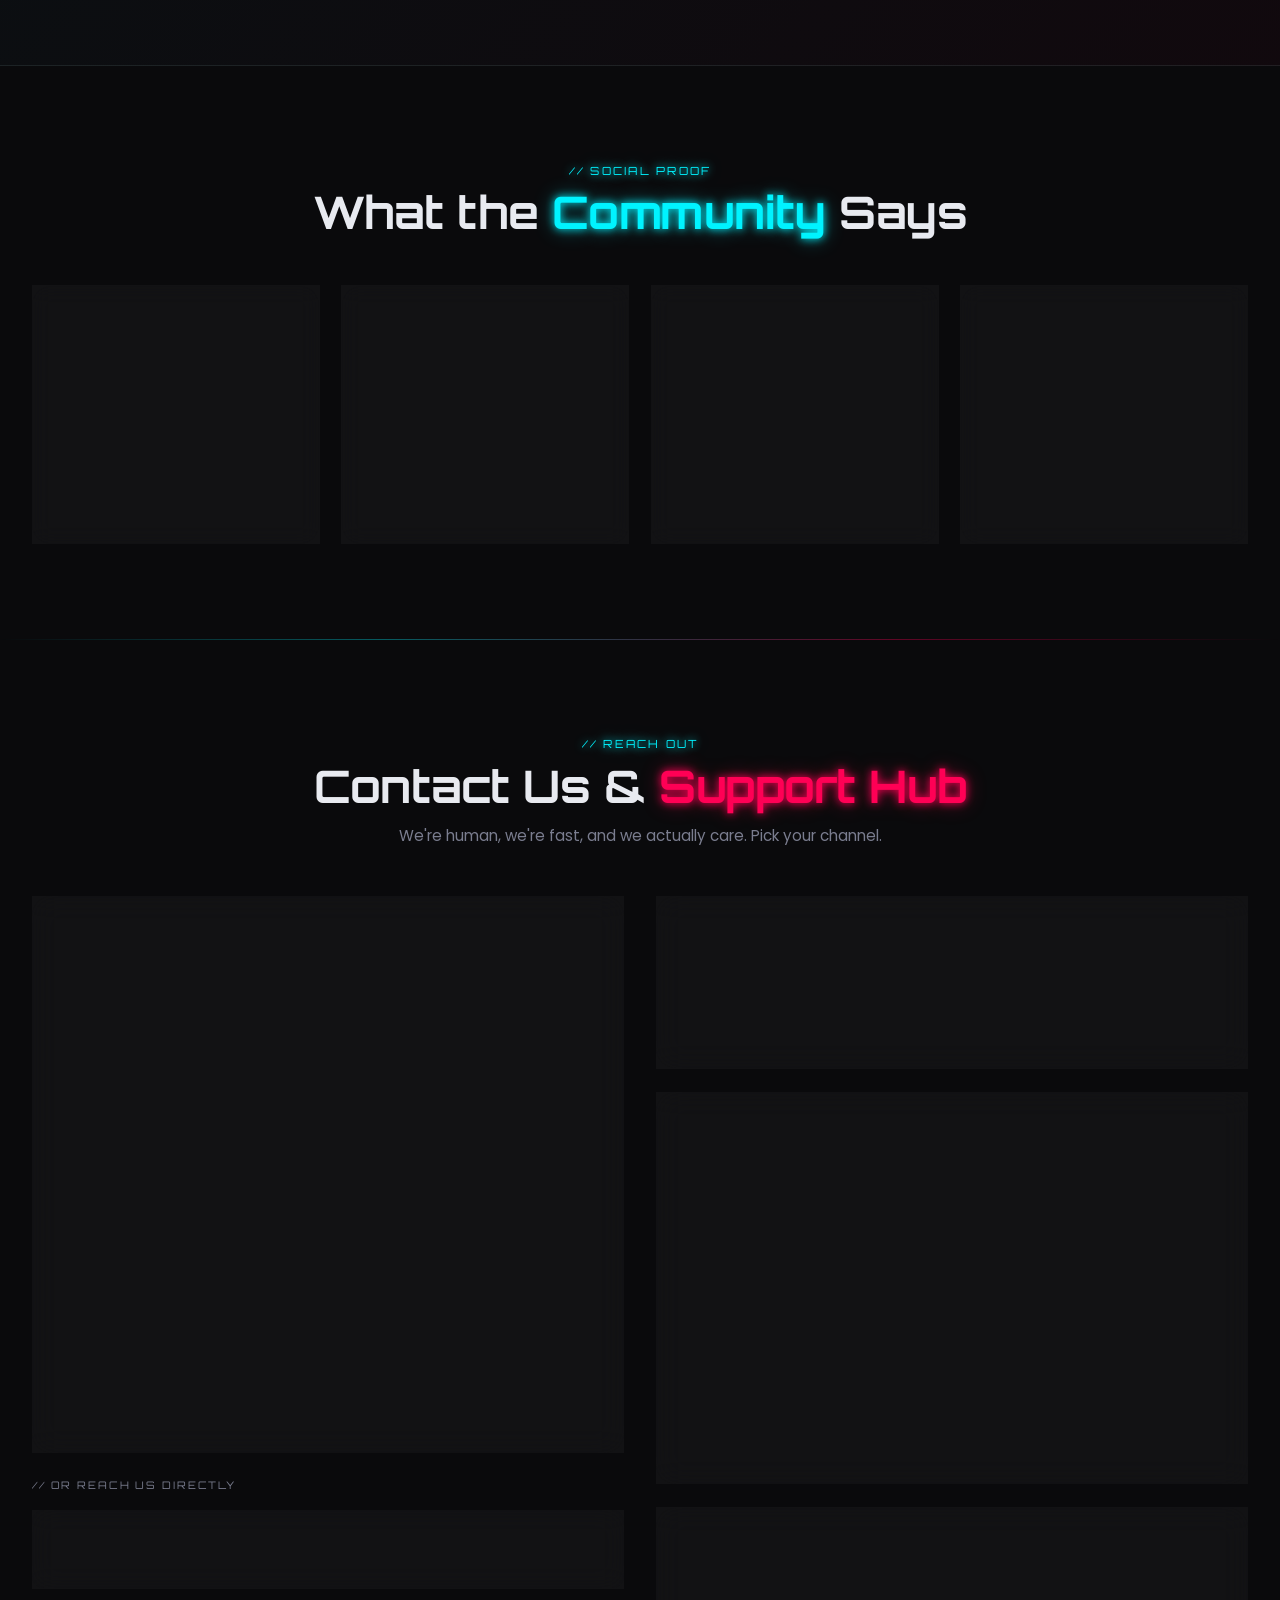
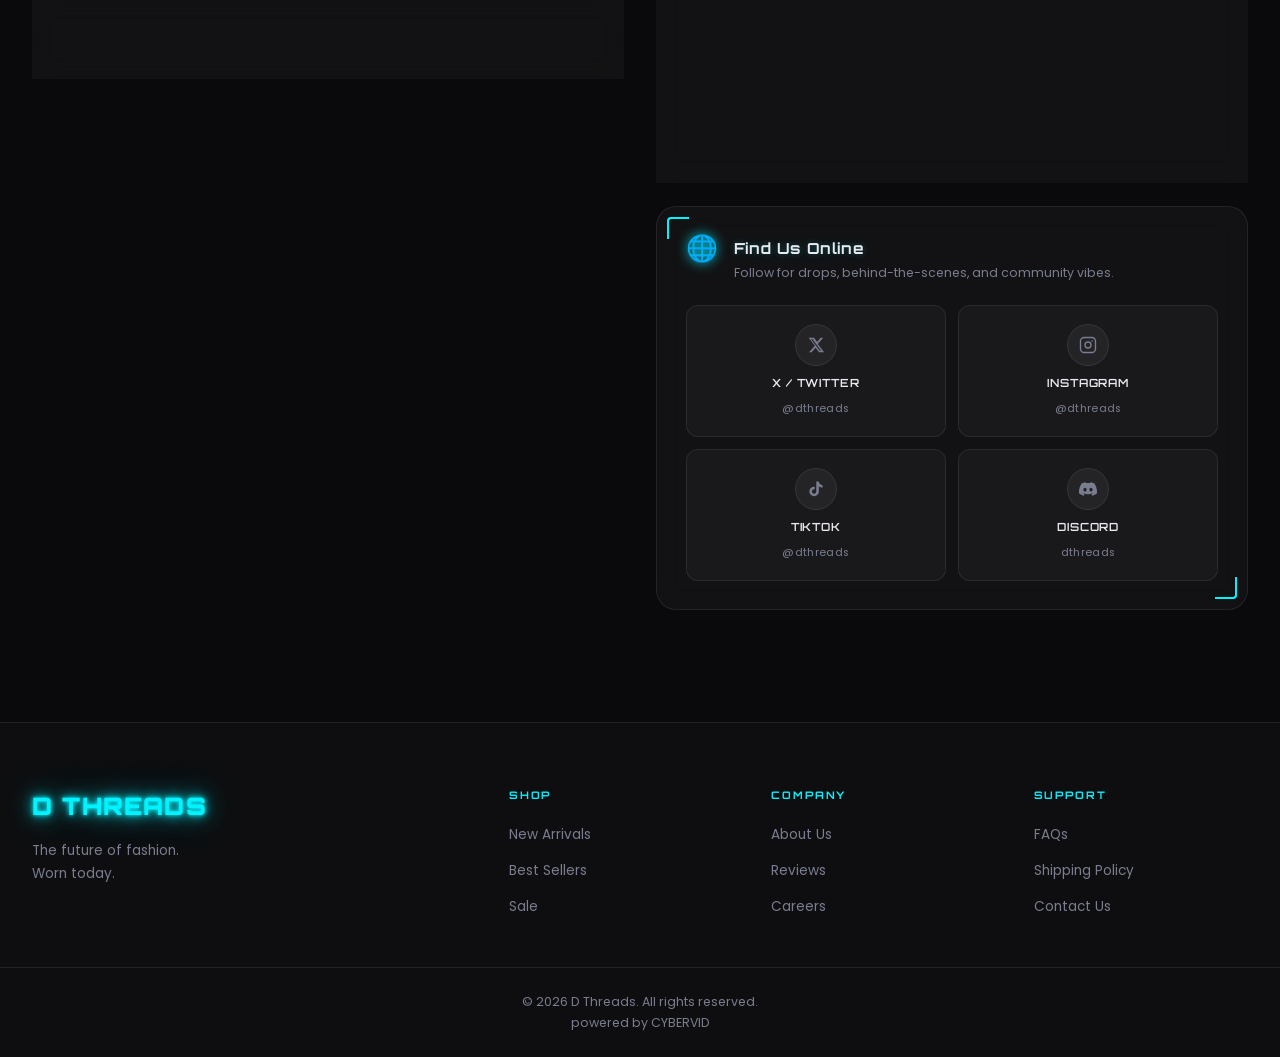
==== commit c54e19bd: "backend starting up" ====
--- a/index.html
+++ b/index.html
@@ -45,12 +45,19 @@
       <!-- Logo -->
       <a href="#home" class="logo" aria-label="D Threads Home">D&nbsp;threads</a>
 
-      <!-- Desktop nav links -->
+      <!-- Desktop nav links + mobile drawer -->
       <ul class="nav-links" id="navLinks" role="list">
-        <li><a href="#home"     class="nav-link">Home</a></li>
-        <li><a href="#products" class="nav-link">Products</a></li>
-        <li><a href="#about"    class="nav-link">About</a></li>
-        <li><a href="#reviews"  class="nav-link">Reviews</a></li>
+        <li><a href="#home"             class="nav-link">Home</a></li>
+        <li><a href="#products"         class="nav-link">Products</a></li>
+        <li><a href="#about"            class="nav-link">About</a></li>
+        <li><a href="#reviews"          class="nav-link">Reviews</a></li>
+        <li><a href="#contact-support"  class="nav-link">Contact</a></li>
+        <!-- ── Mobile-only account & help links ─────────────── -->
+        <li class="nav-mobile-divider" aria-hidden="true"></li>
+        <li class="nav-mobile-only"><a href="orders.html"   class="nav-link nav-link--secondary">📦 My Orders</a></li>
+        <li class="nav-mobile-only"><a href="profile.html"  class="nav-link nav-link--secondary">⚙️ Profile Settings</a></li>
+        <li class="nav-mobile-only"><a href="shipping.html" class="nav-link nav-link--secondary">🚚 Shipping Policy</a></li>
+        <li class="nav-mobile-only"><a href="#contact-support" class="nav-link nav-link--secondary">📞 Contact Support</a></li>
       </ul>
 
       <!-- Right-side action buttons -->
@@ -62,8 +69,8 @@
             <span class="btn-icon" aria-hidden="true">👤</span><span class="btn-label"> Account</span>
           </button>
           <ul class="dropdown-menu" role="menu" aria-label="Account options">
-            <li role="menuitem"><a href="#orders"><span>📦</span> My Orders</a></li>
-            <li role="menuitem"><a href="#profile"><span>⚙️</span> Profile Settings</a></li>
+            <li role="menuitem"><a href="orders.html"><span>📦</span> My Orders</a></li>
+            <li role="menuitem"><a href="profile.html"><span>⚙️</span> Profile Settings</a></li>
           </ul>
         </div>
 
@@ -74,10 +81,19 @@
           </button>
           <ul class="dropdown-menu" role="menu" aria-label="Help options">
             <li role="menuitem"><a href="#faq"><span>💬</span> FAQs</a></li>
-            <li role="menuitem"><a href="#shipping"><span>🚚</span> Shipping Policy</a></li>
-            <li role="menuitem"><a href="#contact"><span>📞</span> Contact Support</a></li>
+            <li role="menuitem"><a href="shipping.html"><span>🚚</span> Shipping Policy</a></li>
+            <li role="menuitem"><a href="#contact-support"><span>📞</span> Contact Support</a></li>
           </ul>
         </div>
+
+        <!-- Logout button -->
+        <button class="logout-icon-btn" id="logoutBtn" title="Logout" aria-label="Logout">
+          <svg xmlns="http://www.w3.org/2000/svg" width="18" height="18" viewBox="0 0 24 24" fill="none" stroke="currentColor" stroke-width="2" stroke-linecap="round" stroke-linejoin="round" aria-hidden="true">
+            <path d="M9 21H5a2 2 0 0 1-2-2V5a2 2 0 0 1 2-2h4"></path>
+            <polyline points="16 17 21 12 16 7"></polyline>
+            <line x1="21" y1="12" x2="9" y2="12"></line>
+          </svg>
+        </button>
 
         <!-- Cart button with badge -->
         <button class="cart-btn" id="cartBtn" aria-label="Open cart" aria-haspopup="dialog">
@@ -264,6 +280,336 @@
       </div>
     </section><!-- /reviews -->
 
+
+
+    <!-- ── CONTACT & SUPPORT ─────────────────────────────────── -->
+    <section class="contact-support" id="contact-support" aria-label="Contact us and customer support">
+
+      <div class="section-header reveal">
+        <p class="section-eyebrow">// REACH OUT</p>
+        <h2 class="section-title">Contact Us &amp; <span class="accent-pink">Support Hub</span></h2>
+        <p class="section-sub">We're human, we're fast, and we actually care. Pick your channel.</p>
+      </div>
+
+      <div class="cs-grid">
+
+        <!-- ══════════════════════════════════════════════════════
+             COLUMN 1 — Contact Us & Direct Channels
+        ═══════════════════════════════════════════════════════ -->
+        <div class="cs-col cs-col--left">
+
+          <!-- ── Contact Form ─────────────────────────────────── -->
+          <div class="cs-card reveal" id="contactFormCard">
+            <!-- Decorative corner accents (reuse hero pattern) -->
+            <span class="card-corner card-corner--tl" aria-hidden="true"></span>
+            <span class="card-corner card-corner--tr" aria-hidden="true"></span>
+            <span class="card-corner card-corner--bl" aria-hidden="true"></span>
+            <span class="card-corner card-corner--br" aria-hidden="true"></span>
+
+            <div class="cs-card-header">
+              <span class="cs-card-icon" aria-hidden="true">✉️</span>
+              <div>
+                <h3 class="cs-card-title">Send Us a Message</h3>
+                <p class="cs-card-sub">We reply within 24 hours — usually much faster.</p>
+              </div>
+            </div>
+
+            <form class="contact-form" id="contactForm" novalidate aria-label="Contact form">
+              <div class="form-row">
+                <div class="form-group">
+                  <label for="cf-name" class="form-label">Name <span class="form-required" aria-hidden="true">*</span></label>
+                  <input
+                    type="text"
+                    id="cf-name"
+                    name="name"
+                    class="form-input"
+                    placeholder="Your full name"
+                    autocomplete="name"
+                    required
+                    aria-required="true"
+                  />
+                  <span class="form-error" id="cf-name-err" role="alert" aria-live="polite"></span>
+                </div>
+                <div class="form-group">
+                  <label for="cf-email" class="form-label">Email <span class="form-required" aria-hidden="true">*</span></label>
+                  <input
+                    type="email"
+                    id="cf-email"
+                    name="email"
+                    class="form-input"
+                    placeholder="you@example.com"
+                    autocomplete="email"
+                    required
+                    aria-required="true"
+                  />
+                  <span class="form-error" id="cf-email-err" role="alert" aria-live="polite"></span>
+                </div>
+              </div>
+
+              <div class="form-group">
+                <label for="cf-subject" class="form-label">Subject <span class="form-required" aria-hidden="true">*</span></label>
+                <select id="cf-subject" name="subject" class="form-input form-select" required aria-required="true">
+                  <option value="" disabled selected>Select a topic…</option>
+                  <option value="order">Order / Tracking Issue</option>
+                  <option value="return">Return &amp; Refund</option>
+                  <option value="sizing">Sizing Question</option>
+                  <option value="collab">Collaboration Inquiry</option>
+                  <option value="other">Something Else</option>
+                </select>
+                <span class="form-error" id="cf-subject-err" role="alert" aria-live="polite"></span>
+              </div>
+
+              <div class="form-group">
+                <label for="cf-message" class="form-label">Message <span class="form-required" aria-hidden="true">*</span></label>
+                <textarea
+                  id="cf-message"
+                  name="message"
+                  class="form-input form-textarea"
+                  placeholder="Tell us what's on your mind…"
+                  rows="5"
+                  required
+                  aria-required="true"
+                ></textarea>
+                <span class="form-error" id="cf-message-err" role="alert" aria-live="polite"></span>
+              </div>
+
+              <button type="submit" class="btn btn-primary btn-full cs-submit-btn" id="contactSubmitBtn">
+                <span class="submit-btn-text">Send Message 🚀</span>
+              </button>
+            </form>
+          </div><!-- /contactFormCard -->
+
+          <!-- ── Direct Channel Buttons ───────────────────────── -->
+          <div class="cs-channels reveal">
+            <p class="cs-channels-label">// OR REACH US DIRECTLY</p>
+
+            <!-- Email / mailto -->
+            <a href="mailto:support@dthreads.com" class="cs-channel-btn cs-channel-btn--email" aria-label="Email support@dthreads.com">
+              <span class="ch-icon" aria-hidden="true">
+                <!-- Gmail-inspired envelope SVG -->
+                <svg viewBox="0 0 24 24" fill="none" xmlns="http://www.w3.org/2000/svg" aria-hidden="true">
+                  <rect x="2" y="4" width="20" height="16" rx="2" stroke="currentColor" stroke-width="1.8"/>
+                  <path d="M2 7l10 7 10-7" stroke="currentColor" stroke-width="1.8" stroke-linecap="round"/>
+                </svg>
+              </span>
+              <span class="ch-text">
+                <strong>Email Support</strong>
+                <small>support@dthreads.com</small>
+              </span>
+              <span class="ch-arrow" aria-hidden="true">→</span>
+            </a>
+
+            <!-- WhatsApp -->
+            <a href="https://wa.me/2348000000000" target="_blank" rel="noopener noreferrer" class="cs-channel-btn cs-channel-btn--whatsapp" aria-label="Chat with us on WhatsApp">
+              <span class="ch-icon" aria-hidden="true">
+                <!-- WhatsApp bubble SVG -->
+                <svg viewBox="0 0 24 24" fill="none" xmlns="http://www.w3.org/2000/svg" aria-hidden="true">
+                  <path d="M20.52 3.48A11.93 11.93 0 0012.01 0C5.37 0 .02 5.35.02 11.99c0 2.11.55 4.17 1.6 5.98L0 24l6.19-1.62a11.97 11.97 0 005.82 1.49h.01c6.63 0 11.98-5.35 11.98-11.99 0-3.2-1.25-6.21-3.48-8.4zm-8.51 18.42a9.93 9.93 0 01-5.06-1.38l-.36-.22-3.74.98 1-3.65-.24-.38a9.93 9.93 0 01-1.52-5.28c0-5.49 4.47-9.96 9.97-9.96a9.91 9.91 0 017.05 2.92 9.91 9.91 0 012.92 7.04c0 5.49-4.47 9.93-9.96 9.93zm5.47-7.45c-.3-.15-1.77-.87-2.04-.97-.27-.1-.47-.15-.67.15-.2.3-.77.97-.94 1.17-.17.2-.35.22-.65.07-.3-.15-1.26-.46-2.4-1.48-.89-.79-1.49-1.77-1.66-2.07-.17-.3-.02-.46.13-.61.13-.13.3-.35.45-.52.15-.17.2-.3.3-.5.1-.2.05-.37-.02-.52-.08-.15-.67-1.61-.92-2.21-.24-.58-.49-.5-.67-.51h-.57c-.2 0-.52.07-.79.37-.27.3-1.03 1.01-1.03 2.46 0 1.46 1.06 2.87 1.2 3.07.15.2 2.08 3.17 5.05 4.45.71.31 1.26.49 1.69.63.71.22 1.36.19 1.87.12.57-.08 1.77-.72 2.02-1.42.25-.7.25-1.3.17-1.42-.07-.13-.27-.2-.57-.35z" fill="currentColor"/>
+                </svg>
+              </span>
+              <span class="ch-text">
+                <strong>WhatsApp Chat</strong>
+                <small>Instant response · Mon–Sat</small>
+              </span>
+              <span class="ch-arrow" aria-hidden="true">→</span>
+            </a>
+          </div><!-- /cs-channels -->
+
+        </div><!-- /cs-col--left -->
+
+
+        <!-- ══════════════════════════════════════════════════════
+             COLUMN 2 — Customer Care & Support Hub
+        ═══════════════════════════════════════════════════════ -->
+        <div class="cs-col cs-col--right">
+
+          <!-- ── Order Tracking Helper ────────────────────────── -->
+          <div class="cs-card cs-card--track reveal">
+            <span class="card-corner card-corner--tl" aria-hidden="true"></span>
+            <span class="card-corner card-corner--br" aria-hidden="true"></span>
+            <div class="cs-card-header">
+              <span class="cs-card-icon" aria-hidden="true">📦</span>
+              <div>
+                <h3 class="cs-card-title">Track Your Order</h3>
+                <p class="cs-card-sub">Enter your order ID and email to get live status.</p>
+              </div>
+            </div>
+            <div class="track-form-row">
+              <input
+                type="text"
+                id="trackOrderId"
+                class="form-input"
+                placeholder="Order ID (e.g. DT-00412)"
+                aria-label="Order ID"
+              />
+              <button class="btn btn-ghost track-btn" id="trackOrderBtn" aria-label="Track order">Track →</button>
+            </div>
+            <div class="track-result" id="trackResult" aria-live="polite" hidden></div>
+          </div>
+
+          <!-- ── FAQ Accordion ────────────────────────────────── -->
+          <div class="cs-card cs-card--faq reveal" id="faq">
+            <span class="card-corner card-corner--tl" aria-hidden="true"></span>
+            <span class="card-corner card-corner--br" aria-hidden="true"></span>
+            <div class="cs-card-header">
+              <span class="cs-card-icon" aria-hidden="true">💬</span>
+              <div>
+                <h3 class="cs-card-title">FAQs</h3>
+                <p class="cs-card-sub">Quick answers to the most common questions.</p>
+              </div>
+            </div>
+            <div class="faq-list" role="list">
+
+              <div class="faq-item" role="listitem">
+                <button class="faq-trigger" aria-expanded="false" aria-controls="faq-1-body">
+                  <span>How long does shipping take?</span>
+                  <span class="faq-chevron" aria-hidden="true">›</span>
+                </button>
+                <div class="faq-body" id="faq-1-body" role="region" hidden>
+                  <p>Standard shipping takes 3–7 business days domestically and 7–14 days internationally. Express options are available at checkout.</p>
+                </div>
+              </div>
+
+              <div class="faq-item" role="listitem">
+                <button class="faq-trigger" aria-expanded="false" aria-controls="faq-2-body">
+                  <span>What's your return policy?</span>
+                  <span class="faq-chevron" aria-hidden="true">›</span>
+                </button>
+                <div class="faq-body" id="faq-2-body" role="region" hidden>
+                  <p>Free returns within 30 days of delivery. Items must be unworn with original tags. Drop us a message above to initiate a return.</p>
+                </div>
+              </div>
+
+              <div class="faq-item" role="listitem">
+                <button class="faq-trigger" aria-expanded="false" aria-controls="faq-3-body">
+                  <span>How do I find my size?</span>
+                  <span class="faq-chevron" aria-hidden="true">›</span>
+                </button>
+                <div class="faq-body" id="faq-3-body" role="region" hidden>
+                  <p>Check the size guide on each product page. D Threads pieces are unisex and typically run true to size. When in doubt, size up for a relaxed fit.</p>
+                </div>
+              </div>
+
+              <div class="faq-item" role="listitem">
+                <button class="faq-trigger" aria-expanded="false" aria-controls="faq-4-body">
+                  <span>Do you ship internationally?</span>
+                  <span class="faq-chevron" aria-hidden="true">›</span>
+                </button>
+                <div class="faq-body" id="faq-4-body" role="region" hidden>
+                  <p>Yes — we ship to 60+ countries. International orders may be subject to customs duties depending on your country's import regulations.</p>
+                </div>
+              </div>
+
+              <div class="faq-item" role="listitem">
+                <button class="faq-trigger" aria-expanded="false" aria-controls="faq-5-body">
+                  <span>Can I change or cancel my order?</span>
+                  <span class="faq-chevron" aria-hidden="true">›</span>
+                </button>
+                <div class="faq-body" id="faq-5-body" role="region" hidden>
+                  <p>Orders can be modified or cancelled within 2 hours of placement. After that, we'll need to wait for the item to arrive and process it as a return.</p>
+                </div>
+              </div>
+
+            </div><!-- /faq-list -->
+          </div><!-- /cs-card--faq -->
+
+          <!-- ── Book a Styling Session (Calendly) ────────────── -->
+          <div class="cs-card cs-card--calendly reveal">
+            <span class="card-corner card-corner--tl" aria-hidden="true"></span>
+            <span class="card-corner card-corner--br" aria-hidden="true"></span>
+
+            <div class="cs-card-header">
+              <span class="cs-card-icon cs-card-icon--pink" aria-hidden="true">🗓️</span>
+              <div>
+                <h3 class="cs-card-title">Book a Styling Session</h3>
+                <p class="cs-card-sub">1-on-1 with our style team. 30 min · Free · No pressure.</p>
+              </div>
+            </div>
+
+            <ul class="calendly-perks" aria-label="Session benefits">
+              <li><span class="perk-dot" aria-hidden="true"></span>Personal fit &amp; styling advice</li>
+              <li><span class="perk-dot" aria-hidden="true"></span>Early access to limited drops</li>
+              <li><span class="perk-dot" aria-hidden="true"></span>Custom order support</li>
+            </ul>
+
+            <button class="btn btn-pink btn-full calendly-open-btn" id="calendlyOpenBtn" aria-haspopup="dialog">
+              Book Your Session 🗓️
+            </button>
+          </div><!-- /cs-card--calendly -->
+
+          <!-- ── Social Media Grid ─────────────────────────────── -->
+          <div class="cs-card cs-card--social reveal">
+            <span class="card-corner card-corner--tl" aria-hidden="true"></span>
+            <span class="card-corner card-corner--br" aria-hidden="true"></span>
+            <div class="cs-card-header">
+              <span class="cs-card-icon" aria-hidden="true">🌐</span>
+              <div>
+                <h3 class="cs-card-title">Find Us Online</h3>
+                <p class="cs-card-sub">Follow for drops, behind-the-scenes, and community vibes.</p>
+              </div>
+            </div>
+
+            <div class="social-grid" role="list" aria-label="Social media links">
+
+              <!-- Twitter / X -->
+              <a href="https://x.com/dthreads" target="_blank" rel="noopener noreferrer"
+                 class="social-chip" role="listitem" aria-label="D Threads on X / Twitter">
+                <span class="social-icon" aria-hidden="true">
+                  <svg viewBox="0 0 24 24" fill="currentColor" xmlns="http://www.w3.org/2000/svg">
+                    <path d="M18.244 2.25h3.308l-7.227 8.26 8.502 11.24H16.17l-4.714-6.231-5.401 6.231H2.744l7.73-8.835L2.25 2.25h6.976l4.266 5.638zm-1.161 17.52h1.833L7.084 4.126H5.117z"/>
+                  </svg>
+                </span>
+                <span class="social-label">X / Twitter</span>
+                <span class="social-handle">@dthreads</span>
+              </a>
+
+              <!-- Instagram -->
+              <a href="https://instagram.com/dthreads" target="_blank" rel="noopener noreferrer"
+                 class="social-chip" role="listitem" aria-label="D Threads on Instagram">
+                <span class="social-icon" aria-hidden="true">
+                  <svg viewBox="0 0 24 24" fill="none" stroke="currentColor" xmlns="http://www.w3.org/2000/svg">
+                    <rect x="2" y="2" width="20" height="20" rx="5" stroke-width="1.8"/>
+                    <circle cx="12" cy="12" r="4" stroke-width="1.8"/>
+                    <circle cx="17.5" cy="6.5" r="1" fill="currentColor" stroke="none"/>
+                  </svg>
+                </span>
+                <span class="social-label">Instagram</span>
+                <span class="social-handle">@dthreads</span>
+              </a>
+
+              <!-- TikTok -->
+              <a href="https://tiktok.com/@dthreads" target="_blank" rel="noopener noreferrer"
+                 class="social-chip" role="listitem" aria-label="D Threads on TikTok">
+                <span class="social-icon" aria-hidden="true">
+                  <svg viewBox="0 0 24 24" fill="currentColor" xmlns="http://www.w3.org/2000/svg">
+                    <path d="M19.59 6.69a4.83 4.83 0 01-3.77-4.25V2h-3.45v13.67a2.89 2.89 0 01-2.88 2.5 2.89 2.89 0 01-2.89-2.89 2.89 2.89 0 012.89-2.89c.28 0 .54.04.79.1V9.01a6.33 6.33 0 00-.79-.05 6.34 6.34 0 00-6.34 6.34 6.34 6.34 0 006.34 6.34 6.34 6.34 0 006.33-6.34V8.69a8.18 8.18 0 004.78 1.52V6.76a4.85 4.85 0 01-1.01-.07z"/>
+                  </svg>
+                </span>
+                <span class="social-label">TikTok</span>
+                <span class="social-handle">@dthreads</span>
+              </a>
+
+              <!-- Discord -->
+              <a href="https://discord.gg/dthreads" target="_blank" rel="noopener noreferrer"
+                 class="social-chip" role="listitem" aria-label="D Threads on Discord">
+                <span class="social-icon" aria-hidden="true">
+                  <svg viewBox="0 0 24 24" fill="currentColor" xmlns="http://www.w3.org/2000/svg">
+                    <path d="M20.317 4.37a19.791 19.791 0 00-4.885-1.515.074.074 0 00-.079.037c-.21.375-.444.864-.608 1.25a18.27 18.27 0 00-5.487 0 12.64 12.64 0 00-.617-1.25.077.077 0 00-.079-.037A19.736 19.736 0 003.677 4.37a.07.07 0 00-.032.027C.533 9.046-.32 13.58.099 18.057a.082.082 0 00.031.057 19.9 19.9 0 005.993 3.03.078.078 0 00.084-.028 14.09 14.09 0 001.226-1.994.076.076 0 00-.041-.106 13.107 13.107 0 01-1.872-.892.077.077 0 01-.008-.128 10.2 10.2 0 00.372-.292.074.074 0 01.077-.01c3.928 1.793 8.18 1.793 12.062 0a.074.074 0 01.078.01c.12.098.246.198.373.292a.077.077 0 01-.006.127 12.299 12.299 0 01-1.873.892.077.077 0 00-.041.107c.36.698.772 1.362 1.225 1.993a.076.076 0 00.084.028 19.839 19.839 0 006.002-3.03.077.077 0 00.032-.054c.5-5.177-.838-9.674-3.549-13.66a.061.061 0 00-.031-.03zM8.02 15.33c-1.183 0-2.157-1.085-2.157-2.419 0-1.333.956-2.419 2.157-2.419 1.21 0 2.176 1.096 2.157 2.42 0 1.333-.956 2.418-2.157 2.418zm7.975 0c-1.183 0-2.157-1.085-2.157-2.419 0-1.333.955-2.419 2.157-2.419 1.21 0 2.176 1.096 2.157 2.42 0 1.333-.946 2.418-2.157 2.418z"/>
+                  </svg>
+                </span>
+                <span class="social-label">Discord</span>
+                <span class="social-handle">dthreads</span>
+              </a>
+
+            </div><!-- /social-grid -->
+          </div><!-- /cs-card--social -->
+
+        </div><!-- /cs-col--right -->
+
+      </div><!-- /cs-grid -->
+
+    </section><!-- /contact-support -->
+
   </main><!-- /main-content -->
 
 
@@ -289,15 +635,15 @@
         <ul>
           <li><a href="#about">About Us</a></li>
           <li><a href="#reviews">Reviews</a></li>
-          <li><a href="#contact">Careers</a></li>
+          <li><a href="#contact-support">Careers</a></li>
         </ul>
       </nav>
       <nav class="footer-links" aria-label="Support links">
         <h3>Support</h3>
         <ul>
-          <li><a href="#faq">FAQs</a></li>
-          <li><a href="#shipping">Shipping Policy</a></li>
-          <li><a href="#contact">Contact Us</a></li>
+          <li><a href="#contact-support">FAQs</a></li>
+          <li><a href="shipping.html">Shipping Policy</a></li>
+          <li><a href="#contact-support">Contact Us</a></li>
         </ul>
       </nav>
     </div>
@@ -306,6 +652,47 @@
       <p>powered by CYBERVID</p>
     </div>
   </footer>
+
+
+  <!-- ============================================================
+       CALENDLY BOOKING MODAL
+  ============================================================ -->
+  <div class="modal-overlay calendly-overlay" id="calendlyOverlay" aria-hidden="true"></div>
+
+  <div class="calendly-modal" id="calendlyModal" role="dialog" aria-label="Book a styling session" aria-modal="true" aria-hidden="true">
+    <div class="calendly-modal-inner">
+      <!-- Header -->
+      <div class="calendly-modal-header">
+        <div>
+          <h2 class="calendly-modal-title">Book a <span class="accent-pink">Styling Session</span></h2>
+          <p class="calendly-modal-sub">30 min · Free · 1-on-1 with our style team</p>
+        </div>
+        <button class="close-btn calendly-close-btn" id="calendlyCloseBtn" aria-label="Close booking modal">✕</button>
+      </div>
+
+      <!-- Embed placeholder — swap the src for your real Calendly URL -->
+      <div class="calendly-embed-wrap">
+        <iframe
+          src="https://calendly.com/dthreads/styling-session"
+          class="calendly-iframe"
+          title="Book a D Threads styling session via Calendly"
+          frameborder="0"
+          loading="lazy"
+          aria-label="Calendly booking widget"
+        ></iframe>
+        <!-- Fallback shown while iframe loads or if Calendly URL is not set -->
+        <div class="calendly-fallback" id="calendlyFallback" aria-hidden="true">
+          <span class="calendly-fallback-icon" aria-hidden="true">🗓️</span>
+          <p class="calendly-fallback-title">Booking Widget</p>
+          <p class="calendly-fallback-sub">Connect your Calendly link to enable live scheduling.<br/>In the meantime, reach us directly on WhatsApp or email.</p>
+          <div class="calendly-fallback-actions">
+            <a href="mailto:support@dthreads.com" class="btn btn-primary">Email Us Instead</a>
+            <a href="https://wa.me/2348000000000" target="_blank" rel="noopener noreferrer" class="btn btn-ghost">WhatsApp</a>
+          </div>
+        </div>
+      </div>
+    </div>
+  </div>
 
 
   <!-- ============================================================
--- a/styles.css
+++ b/styles.css
@@ -35,6 +35,10 @@
 html {
   scroll-behavior: smooth;
   font-size: 16px;
+  /* Belt-and-braces: prevents iOS Safari from horizontal-scrolling
+     past body overflow-x:hidden on some versions                   */
+  overflow-x: hidden;
+  width: 100%;
 }
 
 body {
@@ -44,6 +48,8 @@
   font-weight: 400;
   line-height: 1.65;
   overflow-x: hidden;
+  width: 100%;
+  max-width: 100vw;
   /* ensure body sits above background layers */
   position: relative;
   z-index: 0;
@@ -479,6 +485,14 @@
   right: 14px;
 }
 
+/* ── Mobile-only nav drawer extras ───────────────────────────
+   .nav-mobile-divider and .nav-mobile-only are hidden on desktop
+   and revealed only when the drawer is in mobile panel mode.  */
+.nav-mobile-divider,
+.nav-mobile-only {
+  display: none;
+}
+
 /* Nav actions */
 .nav-actions {
   display: flex;
@@ -553,8 +567,13 @@
 .dropdown-menu {
   position: absolute;
   top: calc(100% + 10px);
+  /* Default: open leftward, anchored to the button's right edge.
+     max-width prevents the menu from ever being wider than the
+     viewport minus 1rem breathing room on each side.           */
   right: 0;
+  left: auto;
   min-width: 200px;
+  max-width: calc(100vw - 2rem);
   background: rgba(10,10,18,0.95);
   backdrop-filter: blur(16px);
   -webkit-backdrop-filter: blur(16px);
@@ -592,6 +611,32 @@
 }
 
 .dropdown-menu li a span { font-size: 1rem; }
+
+/* ── Mobile dropdown: prevent viewport overflow ───────────────
+   On narrow screens the Account dropdown is near the left of the
+   nav bar; opening rightward (left:0) keeps it on-screen.
+   The Help dropdown sits further right so it stays right:0.
+   Both get a safe max-width to never exceed the screen.        */
+@media (max-width: 600px) {
+  /* Account menu: anchor to button's LEFT edge, opens rightward */
+  #accountDropdown .dropdown-menu {
+    right: auto;
+    left: 0;
+  }
+
+  /* Help menu stays right-anchored but is capped to viewport */
+  #helpDropdown .dropdown-menu {
+    right: 0;
+    left: auto;
+  }
+
+  /* Both menus: fill most of the screen width so links are easy
+     to tap without horizontal overflow                         */
+  .dropdown-menu {
+    min-width: 180px;
+    max-width: calc(100vw - 1.5rem);
+  }
+}
 
 /* Hamburger (mobile) */
 .hamburger {
@@ -1001,7 +1046,10 @@
 
 .products-grid {
   display: grid;
-  grid-template-columns: repeat(auto-fill, minmax(260px, 1fr));
+  /* Use auto-fill but cap min at 240px (not 260px) so 2 cols fit cleanly
+     down to ~500px before the explicit 2-col override kicks in at 768px.
+     At very narrow widths the explicit breakpoints take over.           */
+  grid-template-columns: repeat(auto-fill, minmax(240px, 1fr));
   gap: 1.5rem;
 }
 
@@ -1023,6 +1071,8 @@
   cursor: pointer;
   display: flex;
   flex-direction: column;
+  /* prevent card from blowing past its grid track when text is long */
+  min-width: 0;
 }
 
 .product-card:hover {
@@ -1036,17 +1086,20 @@
   position: relative;
   overflow: hidden;
   aspect-ratio: 3/4;
-  background: rgba(255,255,255,0.02);
+  /* Dark bg fills contain letterbox gaps cleanly */
+  background: rgba(10, 10, 18, 0.7);
 }
 
 .card-img-wrap img {
   width: 100%;
   height: 100%;
-  object-fit: cover;
+  /* contain shows the full clothing photo — no cropping */
+  object-fit: contain;
+  object-position: center;
   transition: transform 0.5s ease;
 }
 
-.product-card:hover .card-img-wrap img { transform: scale(1.08); }
+.product-card:hover .card-img-wrap img { transform: scale(1.05); }
 
 /* Badge */
 .card-badge {
@@ -1246,7 +1299,9 @@
 
 .reviews-grid {
   display: grid;
-  grid-template-columns: repeat(auto-fill, minmax(260px, 1fr));
+  /* Same fix as products — 240px min lets 2 cols sit comfortably
+     down to ~500px before explicit breakpoints take over           */
+  grid-template-columns: repeat(auto-fill, minmax(240px, 1fr));
   gap: 1.4rem;
 }
 
@@ -1261,6 +1316,7 @@
   display: flex;
   flex-direction: column;
   gap: 0.8rem;
+  min-width: 0;
 }
 
 .review-card:hover {
@@ -1331,7 +1387,13 @@
   display: grid;
   grid-template-columns: 2fr 1fr 1fr 1fr;
   gap: 3rem;
-}
+  /* Prevent any column from blowing past its allocated width */
+  overflow: hidden;
+}
+
+/* All direct grid children get min-width:0 so long words can't
+   force the column wider than its track                        */
+.footer-inner > * { min-width: 0; }
 
 .footer-brand p {
   color: var(--text-muted);
@@ -1652,12 +1714,16 @@
   position: relative;
   border-radius: var(--radius-lg) 0 0 var(--radius-lg);
   overflow: hidden;
+  /* Dark background fills letterbox gaps when image doesn't fill the frame */
+  background: rgba(10, 10, 18, 0.85);
 }
 
 .modal-img {
   width: 100%;
   aspect-ratio: 3/4;
-  object-fit: cover;
+  /* contain shows the full clothing photo — no cropping */
+  object-fit: contain;
+  object-position: center;
   display: block;
 }
 
@@ -1862,6 +1928,35 @@
 
   .action-btn { padding: 7px 10px; font-size: 0.75rem; }
 
+  /* ── Mobile drawer: reveal account & help links ─────────────
+     These are hidden on desktop; shown only inside the slide-down
+     panel. The divider gives a clear visual break.             */
+  .nav-mobile-divider {
+    display: block;
+    height: 1px;
+    background: var(--border-cyan);
+    opacity: 0.4;
+    margin: 0.5rem 0;
+  }
+
+  .nav-mobile-only {
+    display: block;
+  }
+
+  /* Secondary links: slightly smaller + muted colour to visually
+     separate them from the primary page nav links              */
+  .nav-link--secondary {
+    font-size: 0.82rem;
+    color: var(--text-muted);
+    padding: 10px 8px;
+    opacity: 0.9;
+  }
+
+  .nav-link--secondary:hover {
+    color: var(--cyan);
+    opacity: 1;
+  }
+
   /* Scale down floating background items so they don't clutter text */
   .float-img {
     width: clamp(50px, 7vw, 100px);
@@ -1871,7 +1966,6 @@
 
 /* ── Mobile: 768px ── */
 @media (max-width: 768px) {
-  body { overflow-x: hidden; }
 
   .hero {
     padding: calc(var(--navbar-h) + 2rem) 1.4rem 3.5rem;
@@ -1913,34 +2007,75 @@
   .reviews-grid   { grid-template-columns: repeat(2, 1fr); gap: 1rem; }
 
   /* Modal: stack on tablet-portrait too */
-  .modal-inner { grid-template-columns: 1fr; }
+  .modal-inner    { grid-template-columns: 1fr; }
   .modal-img-wrap { border-radius: var(--radius-lg) var(--radius-lg) 0 0; }
-  .modal-img { aspect-ratio: 4/3; }
-  .modal-details { padding: 1.5rem 1.2rem; }
-  .product-modal { width: 95vw; max-height: 90dvh; }
+  /* Keep a portrait ratio so the full clothing photo shows without cramping */
+  .modal-img      { aspect-ratio: 3/4; }
+  .modal-details  { padding: 1.5rem 1.2rem; }
+  .product-modal  { width: 95vw; max-height: 90dvh; }
 }
 
 /* ── Small mobile: 480px ── */
 @media (max-width: 480px) {
-  body { overflow-x: hidden; }
-
-  .nav-inner { padding: 0 1rem; gap: 0.5rem; }
-  .nav-actions { gap: 0.25rem; }
-
-  /* Hide Account + Help text labels — show icon only */
+
+  /* ── Navbar ── */
+  .nav-inner {
+    padding: 0 0.85rem;
+    gap: 0.4rem;
+  }
+
+  .nav-actions {
+    gap: 0.3rem;
+    /* prevent actions row from ever wrapping */
+    flex-wrap: nowrap;
+    align-items: center;
+  }
+
+  /* SVG mark scales down */
+  .nav-logo-svg-wrap { width: 34px; height: 34px; }
+
+  /* Hide text labels on Account + Help buttons, keep icons only */
   #accountBtn .btn-label,
   #helpBtn .btn-label { display: none; }
 
-  #accountBtn, #helpBtn {
-    padding: 8px 10px;
-  }
-
-  /* SVG mark scales down slightly */
-  .nav-logo-svg-wrap { width: 34px; height: 34px; }
-
-  /* Compact cart button — icon only on very small screens */
-  .cart-btn { padding: 8px 12px; font-size: 0.75rem; }
-
+  #accountBtn,
+  #helpBtn {
+    padding: 7px 9px;
+    min-width: 0;
+  }
+
+  /* Cart button: icon + badge only, no text  */
+  .cart-btn {
+    padding: 7px 9px;
+    font-size: 0;           /* hides "🛒 Cart" / "🛒 Shop" text */
+    letter-spacing: 0;
+    min-width: 32px;
+    line-height: 1;
+  }
+
+  /* Restore emoji size (font-size: 0 would kill it without this) */
+  .cart-btn::before {
+    content: '🛒';
+    font-size: 1rem;
+  }
+
+  /* Hide the original emoji character that's in the HTML
+     (we injected one via ::before so remove the HTML text node visually) */
+  .cart-btn > .cart-badge {
+    /* badge stays visible — only the text is hidden via font-size: 0 */
+    font-size: 0.65rem;
+  }
+
+  /* Logout button stays icon-only (it already is) — just tighten sizing */
+  .logout-icon-btn {
+    padding: 6px;
+    width: 30px;
+    height: 30px;
+  }
+
+  /* Hamburger stays the same */
+
+  /* ── Hero ── */
   .hero {
     padding: calc(var(--navbar-h) + 1.5rem) 1rem 2.5rem;
     gap: 2rem;
@@ -1963,52 +2098,55 @@
   }
 
   /* Scale the video logo down for small phones */
-  .video-logo-wrapper {
-    max-width: 280px;
-  }
+  .video-logo-wrapper { max-width: 280px; }
 
   /* Minimal floating bg on tiny screens */
   .float-img { opacity: 0.04; width: 50px; }
 
   .hero-cta-row { flex-direction: column; align-items: center; }
   .hero-cta-row .btn { width: 100%; max-width: 280px; padding: 12px 18px; font-size: 0.85rem; }
-
   .hero-stats { flex-direction: row; justify-content: center; gap: 1.2rem; }
 
+  /* ── Sections ── */
   .products,
   .about,
   .reviews { padding: 3rem 1rem; }
 
-  /* Single column on small phones */
+  /* Product grid: 2 columns on 480px */
   .products-grid { grid-template-columns: 1fr 1fr; gap: 0.75rem; }
   .reviews-grid  { grid-template-columns: 1fr; }
 
   /* Tighter card body */
-  .card-body { padding: 0.85rem 0.9rem 1.1rem; }
+  .card-body  { padding: 0.85rem 0.9rem 1.1rem; }
   .card-title { font-size: 0.78rem; }
   .card-price { font-size: 0.9rem; }
 
-  /* Modal */
-  .product-modal { width: 100vw; max-height: 100dvh; border-radius: var(--radius-lg) var(--radius-lg) 0 0; top: auto; bottom: 0; left: 0; transform: translateY(100%); }
+  /* ── Modal: bottom-sheet ── */
+  .product-modal {
+    width: 100vw;
+    max-height: 100dvh;
+    border-radius: var(--radius-lg) var(--radius-lg) 0 0;
+    top: auto; bottom: 0; left: 0;
+    transform: translateY(100%);
+  }
   .product-modal.open { transform: translateY(0); }
-  .modal-img { aspect-ratio: 16/9; }
+  /* Portrait ratio preserved even as bottom-sheet — avoids squishing clothes */
+  .modal-img    { aspect-ratio: 3/4; max-height: 45vh; }
   .modal-details { padding: 1.2rem 1rem 1.5rem; gap: 0.5rem; }
-  .modal-title { font-size: 1.1rem; }
-
-  /* Footer */
+  .modal-title  { font-size: 1.1rem; }
+
+  /* ── Footer ── */
   .footer-inner { grid-template-columns: 1fr 1fr; gap: 1.5rem; padding: 2.5rem 1rem 2rem; }
   .footer-brand { grid-column: 1 / -1; }
 
-  /* Cart drawer full-width with safe area padding */
+  /* ── Cart drawer ── */
   .cart-drawer {
     width: 100vw;
     padding-bottom: env(safe-area-inset-bottom, 0px);
   }
-
-  /* Cart items less cramped */
   .cart-item-img { width: 52px; height: 65px; }
 
-  /* Toast doesn't overflow */
+  /* ── Toast ── */
   .toast {
     width: calc(100vw - 2rem);
     white-space: normal;
@@ -2021,16 +2159,36 @@
 
 /* ── Very small: 380px ── */
 @media (max-width: 380px) {
-  .hero-headline { font-size: 1.5rem; line-height: 1.05; }
+  /* ── Navbar: most compact possible ── */
+  .nav-inner    { padding: 0 0.6rem; gap: 0.25rem; }
+  .nav-actions  { gap: 0.2rem; }
+
+  /* Drop Account and Help buttons entirely — they're reachable via hamburger menu */
+  #accountDropdown,
+  #helpDropdown { display: none; }
+
+  /* Logout slightly smaller */
+  .logout-icon-btn { width: 28px; height: 28px; padding: 5px; }
+
+  /* Logo SVG only, no text (already hidden at 900px) */
+  .nav-logo-svg-wrap { width: 30px; height: 30px; }
+  .logo { font-size: 1.2rem; }
+
+  /* ── Hero ── */
+  .hero-headline  { font-size: 1.5rem; line-height: 1.05; }
   .hero-logo-card { width: min(180px, 78vw); }
-  .logo { font-size: 1.2rem; }
-
-  /* Stack to single column on tiny phones */
+  .hero-cta-row .btn { font-size: 0.8rem; }
+
+  /* ── Grids ── */
   .products-grid { grid-template-columns: 1fr; }
-  .footer-inner  { grid-template-columns: 1fr; }
-
-  .hero-cta-row .btn { font-size: 0.8rem; }
-  .nav-inner { padding: 0 0.75rem; gap: 0.35rem; }
+
+  /* Footer: single column, tighter gap and padding */
+  .footer-inner {
+    grid-template-columns: 1fr;
+    gap: 1.5rem;
+    padding: 2rem 0.85rem 1.5rem;
+  }
+  .footer-bottom { padding: 1rem 0.85rem; font-size: 0.72rem; }
 }
 
 
@@ -2099,3 +2257,1408 @@
   /* Seamless blending into the dark background */
   mix-blend-mode: screen;
 }
+
+
+/* ================================================================
+   16. CONTACT & SUPPORT SECTION
+   ================================================================ */
+
+/* ── Section wrapper ──────────────────────────────────────────── */
+.contact-support {
+  position: relative;
+  z-index: 1;
+  padding: 6rem 2rem 7rem;
+  max-width: 1280px;
+  margin: 0 auto;
+}
+
+/* Subtle gradient separator from the reviews section */
+.contact-support::before {
+  content: '';
+  position: absolute;
+  top: 0; left: 0; right: 0;
+  height: 1px;
+  background: linear-gradient(
+    90deg,
+    transparent,
+    var(--border-cyan) 30%,
+    var(--border-pink) 70%,
+    transparent
+  );
+  pointer-events: none;
+}
+
+
+/* ── Dual-column grid ─────────────────────────────────────────── */
+.cs-grid {
+  display: grid;
+  grid-template-columns: 1fr 1fr;
+  gap: 2rem;
+  align-items: start;
+}
+
+.cs-col {
+  display: flex;
+  flex-direction: column;
+  gap: 1.5rem;
+}
+
+
+/* ── Base glass card ──────────────────────────────────────────── */
+.cs-card {
+  position: relative;
+  background: var(--bg-card);
+  backdrop-filter: blur(14px);
+  -webkit-backdrop-filter: blur(14px);
+  border: 1px solid var(--border);
+  border-radius: var(--radius-lg);
+  padding: 1.8rem;
+  transition: border-color var(--transition), box-shadow var(--transition),
+              transform var(--transition);
+  overflow: hidden;
+  /* sits above the fixed background layers */
+  z-index: 1;
+}
+
+.cs-card:hover {
+  border-color: var(--border-cyan);
+  box-shadow: 0 0 0 1px var(--border-cyan),
+              0 20px 60px rgba(0, 243, 255, 0.07),
+              0 8px 28px rgba(0, 0, 0, 0.45);
+  transform: translateY(-4px);
+}
+
+/* Pink-accented variant (Calendly) */
+.cs-card--calendly:hover {
+  border-color: var(--border-pink);
+  box-shadow: 0 0 0 1px var(--border-pink),
+              0 20px 60px rgba(255, 0, 85, 0.08),
+              0 8px 28px rgba(0, 0, 0, 0.45);
+}
+
+
+/* ── Card header row ──────────────────────────────────────────── */
+.cs-card-header {
+  display: flex;
+  align-items: flex-start;
+  gap: 1rem;
+  margin-bottom: 1.4rem;
+}
+
+.cs-card-icon {
+  font-size: 1.6rem;
+  line-height: 1;
+  flex-shrink: 0;
+  /* subtle neon drop-shadow on the emoji */
+  filter: drop-shadow(0 0 6px var(--cyan));
+}
+
+.cs-card-icon--pink {
+  filter: drop-shadow(0 0 6px var(--pink));
+}
+
+.cs-card-title {
+  font-family: var(--font-head);
+  font-size: 0.95rem;
+  font-weight: 700;
+  letter-spacing: 0.04em;
+  color: var(--text);
+  text-shadow:
+    0 0 6px  rgba(0, 243, 255, 0.25),
+    0 0 18px rgba(0, 243, 255, 0.12);
+  margin-bottom: 0.2rem;
+}
+
+.cs-card-sub {
+  font-size: 0.78rem;
+  color: var(--text-muted);
+  line-height: 1.5;
+}
+
+
+/* ── Contact form ─────────────────────────────────────────────── */
+.contact-form {
+  display: flex;
+  flex-direction: column;
+  gap: 1rem;
+}
+
+/* Two-column row inside the form */
+.form-row {
+  display: grid;
+  grid-template-columns: 1fr 1fr;
+  gap: 1rem;
+}
+
+.form-group {
+  display: flex;
+  flex-direction: column;
+  gap: 0.35rem;
+}
+
+.form-label {
+  font-size: 0.72rem;
+  font-weight: 600;
+  letter-spacing: 0.1em;
+  text-transform: uppercase;
+  color: var(--text-muted);
+}
+
+.form-required {
+  color: var(--pink);
+  margin-left: 2px;
+}
+
+/* Shared input / select / textarea base */
+.form-input {
+  width: 100%;
+  padding: 10px 14px;
+  background: rgba(255, 255, 255, 0.04);
+  border: 1px solid var(--border);
+  border-radius: 8px;
+  color: var(--text);
+  font-family: var(--font-body);
+  font-size: 0.88rem;
+  line-height: 1.5;
+  transition: border-color var(--transition), box-shadow var(--transition),
+              background var(--transition);
+  /* Kill browser default styling on selects */
+  -webkit-appearance: none;
+  appearance: none;
+}
+
+.form-input::placeholder {
+  color: var(--text-muted);
+  opacity: 0.6;
+}
+
+.form-input:hover {
+  border-color: rgba(0, 243, 255, 0.25);
+  background: rgba(255, 255, 255, 0.055);
+}
+
+.form-input:focus {
+  outline: none;
+  border-color: var(--cyan);
+  background: rgba(0, 243, 255, 0.04);
+  box-shadow: 0 0 0 3px rgba(0, 243, 255, 0.12),
+              inset 0 0 12px rgba(0, 243, 255, 0.03);
+}
+
+/* Invalid state */
+.form-input.invalid {
+  border-color: var(--pink);
+  box-shadow: 0 0 0 3px rgba(255, 0, 85, 0.12);
+}
+
+/* Select chevron */
+.form-select {
+  background-image: url("data:image/svg+xml,%3Csvg xmlns='http://www.w3.org/2000/svg' width='12' height='8' viewBox='0 0 12 8'%3E%3Cpath d='M1 1l5 5 5-5' stroke='%237a7d8f' stroke-width='1.5' fill='none' stroke-linecap='round'/%3E%3C/svg%3E");
+  background-repeat: no-repeat;
+  background-position: right 14px center;
+  padding-right: 36px;
+  cursor: pointer;
+}
+
+.form-select option {
+  background: #0f0f18;
+  color: var(--text);
+}
+
+/* Textarea */
+.form-textarea {
+  resize: vertical;
+  min-height: 120px;
+}
+
+/* Inline validation error */
+.form-error {
+  font-size: 0.7rem;
+  color: var(--pink);
+  min-height: 1em;
+  letter-spacing: 0.02em;
+}
+
+/* Submit button */
+.cs-submit-btn {
+  margin-top: 0.25rem;
+  gap: 10px;
+  font-family: var(--font-head);
+  font-size: 0.82rem;
+  letter-spacing: 0.08em;
+}
+
+/* "Sent!" success state applied via JS */
+.cs-submit-btn.sent {
+  background: linear-gradient(135deg, #00ff88, #00cc66);
+  box-shadow: 0 0 8px #00ff88, 0 0 24px rgba(0, 255, 136, 0.4);
+  pointer-events: none;
+}
+
+.cs-submit-btn.sending {
+  opacity: 0.7;
+  pointer-events: none;
+  cursor: not-allowed;
+}
+
+
+/* ── Direct channel buttons ───────────────────────────────────── */
+.cs-channels {
+  display: flex;
+  flex-direction: column;
+  gap: 0.75rem;
+}
+
+.cs-channels-label {
+  font-family: var(--font-head);
+  font-size: 0.65rem;
+  letter-spacing: 0.18em;
+  color: var(--text-muted);
+  margin-bottom: 0.25rem;
+}
+
+/* Shared channel button */
+.cs-channel-btn {
+  display: flex;
+  align-items: center;
+  gap: 1rem;
+  padding: 1rem 1.2rem;
+  border-radius: var(--radius);
+  background: var(--bg-card);
+  backdrop-filter: blur(12px);
+  -webkit-backdrop-filter: blur(12px);
+  border: 1px solid var(--border);
+  color: var(--text);
+  text-decoration: none;
+  transition: all var(--transition);
+  z-index: 1;
+  position: relative;
+}
+
+.cs-channel-btn:hover {
+  transform: translateY(-3px);
+}
+
+/* Email channel — cyan glow */
+.cs-channel-btn--email {
+  border-color: var(--border-cyan);
+}
+
+.cs-channel-btn--email:hover {
+  background: rgba(0, 243, 255, 0.06);
+  box-shadow: 0 0 0 1px var(--border-cyan), var(--cyan-glow),
+              0 12px 36px rgba(0, 243, 255, 0.1);
+}
+
+.cs-channel-btn--email .ch-icon { color: var(--cyan); }
+
+/* WhatsApp channel — neon green / cyan blend */
+.cs-channel-btn--whatsapp {
+  border-color: rgba(0, 230, 118, 0.35);
+}
+
+.cs-channel-btn--whatsapp:hover {
+  background: rgba(0, 230, 118, 0.06);
+  box-shadow: 0 0 0 1px rgba(0, 230, 118, 0.5),
+              0 0 8px #00e676, 0 0 24px rgba(0, 230, 118, 0.35),
+              0 12px 36px rgba(0, 230, 118, 0.1);
+}
+
+.cs-channel-btn--whatsapp .ch-icon { color: #00e676; }
+
+/* Icon wrapper */
+.ch-icon {
+  width: 40px;
+  height: 40px;
+  flex-shrink: 0;
+  display: flex;
+  align-items: center;
+  justify-content: center;
+  border-radius: 8px;
+  background: rgba(255, 255, 255, 0.04);
+  border: 1px solid rgba(255, 255, 255, 0.06);
+}
+
+.ch-icon svg {
+  width: 20px;
+  height: 20px;
+}
+
+/* Text block */
+.ch-text {
+  flex: 1;
+  display: flex;
+  flex-direction: column;
+  gap: 2px;
+}
+
+.ch-text strong {
+  font-size: 0.88rem;
+  font-weight: 600;
+  color: var(--text);
+}
+
+.ch-text small {
+  font-size: 0.72rem;
+  color: var(--text-muted);
+}
+
+/* Arrow chevron */
+.ch-arrow {
+  font-size: 1.1rem;
+  color: var(--text-muted);
+  transition: transform var(--transition), color var(--transition);
+}
+
+.cs-channel-btn:hover .ch-arrow {
+  transform: translateX(4px);
+  color: var(--cyan);
+}
+
+.cs-channel-btn--whatsapp:hover .ch-arrow {
+  color: #00e676;
+}
+
+
+/* ── Order tracking ───────────────────────────────────────────── */
+.track-form-row {
+  display: flex;
+  gap: 0.75rem;
+  align-items: center;
+}
+
+.track-form-row .form-input {
+  flex: 1;
+  min-width: 0;
+}
+
+.track-btn {
+  white-space: nowrap;
+  flex-shrink: 0;
+  padding: 10px 18px;
+  font-family: var(--font-head);
+  font-size: 0.78rem;
+  letter-spacing: 0.06em;
+}
+
+/* Result panel */
+.track-result {
+  margin-top: 1rem;
+  padding: 1rem 1.2rem;
+  border-radius: 8px;
+  background: rgba(0, 243, 255, 0.05);
+  border: 1px solid var(--border-cyan);
+  font-size: 0.85rem;
+  color: var(--text);
+  line-height: 1.6;
+  animation: fadeInUp 0.3s ease;
+}
+
+.track-result.error {
+  background: rgba(255, 0, 85, 0.05);
+  border-color: var(--border-pink);
+}
+
+@keyframes fadeInUp {
+  from { opacity: 0; transform: translateY(6px); }
+  to   { opacity: 1; transform: translateY(0); }
+}
+
+
+/* ── FAQ accordion ────────────────────────────────────────────── */
+.faq-list {
+  display: flex;
+  flex-direction: column;
+  gap: 0;
+  border-top: 1px solid var(--border);
+}
+
+.faq-item {
+  border-bottom: 1px solid var(--border);
+}
+
+.faq-trigger {
+  width: 100%;
+  display: flex;
+  align-items: center;
+  justify-content: space-between;
+  gap: 1rem;
+  padding: 0.95rem 0;
+  font-size: 0.88rem;
+  font-weight: 500;
+  color: var(--text);
+  text-align: left;
+  background: none;
+  border: none;
+  cursor: pointer;
+  transition: color var(--transition);
+  font-family: var(--font-body);
+}
+
+.faq-trigger:hover,
+.faq-trigger[aria-expanded="true"] {
+  color: var(--cyan);
+}
+
+/* Rotating chevron */
+.faq-chevron {
+  font-size: 1.25rem;
+  color: var(--text-muted);
+  line-height: 1;
+  transition: transform 0.3s ease, color var(--transition);
+  flex-shrink: 0;
+}
+
+.faq-trigger[aria-expanded="true"] .faq-chevron {
+  transform: rotate(90deg);
+  color: var(--cyan);
+}
+
+/* Accordion body — hidden by default, animated on open */
+.faq-body {
+  overflow: hidden;
+  max-height: 0;
+  transition: max-height 0.35s cubic-bezier(0.4, 0, 0.2, 1),
+              opacity 0.3s ease,
+              padding 0.3s ease;
+  opacity: 0;
+  padding-bottom: 0;
+}
+
+/* JS will remove [hidden] and set max-height via inline style */
+.faq-body.open {
+  opacity: 1;
+  padding-bottom: 1rem;
+}
+
+.faq-body p {
+  font-size: 0.85rem;
+  color: var(--text-muted);
+  line-height: 1.75;
+  padding-top: 0.2rem;
+}
+
+
+/* ── Calendly card perks list ─────────────────────────────────── */
+.calendly-perks {
+  list-style: none;
+  display: flex;
+  flex-direction: column;
+  gap: 0.55rem;
+  margin-bottom: 1.4rem;
+  font-size: 0.85rem;
+  color: var(--text-muted);
+}
+
+.calendly-perks li {
+  display: flex;
+  align-items: center;
+  gap: 0.6rem;
+}
+
+.perk-dot {
+  width: 6px;
+  height: 6px;
+  border-radius: 50%;
+  background: var(--pink);
+  box-shadow: var(--pink-glow);
+  flex-shrink: 0;
+}
+
+/* Calendly open button */
+.calendly-open-btn {
+  font-family: var(--font-head);
+  font-size: 0.82rem;
+  letter-spacing: 0.08em;
+}
+
+
+/* ── Social media grid ────────────────────────────────────────── */
+.social-grid {
+  display: grid;
+  grid-template-columns: 1fr 1fr;
+  gap: 0.75rem;
+}
+
+.social-chip {
+  display: flex;
+  flex-direction: column;
+  align-items: center;
+  gap: 0.5rem;
+  padding: 1.1rem 0.75rem;
+  border-radius: var(--radius);
+  background: rgba(255, 255, 255, 0.03);
+  border: 1px solid var(--border);
+  text-decoration: none;
+  color: var(--text-muted);
+  transition: all 0.3s cubic-bezier(0.34, 1.56, 0.64, 1);
+  text-align: center;
+  position: relative;
+  overflow: hidden;
+}
+
+/* Hover: neon pink glow + lift */
+.social-chip:hover {
+  border-color: var(--border-pink);
+  color: var(--text);
+  background: rgba(255, 0, 85, 0.07);
+  transform: translateY(-6px) scale(1.03);
+  box-shadow:
+    0 0 0 1px var(--border-pink),
+    var(--pink-glow),
+    0 16px 40px rgba(255, 0, 85, 0.12);
+}
+
+/* Sweeping shimmer on hover */
+.social-chip::after {
+  content: '';
+  position: absolute;
+  inset: 0;
+  background: linear-gradient(
+    135deg,
+    transparent 30%,
+    rgba(255, 0, 85, 0.06) 50%,
+    transparent 70%
+  );
+  transform: translateX(-100%);
+  transition: transform 0.5s ease;
+}
+
+.social-chip:hover::after {
+  transform: translateX(100%);
+}
+
+/* Icon circle */
+.social-icon {
+  width: 42px;
+  height: 42px;
+  border-radius: 50%;
+  background: rgba(255, 255, 255, 0.05);
+  border: 1px solid rgba(255, 255, 255, 0.08);
+  display: flex;
+  align-items: center;
+  justify-content: center;
+  flex-shrink: 0;
+  transition: all 0.3s ease;
+}
+
+.social-icon svg {
+  width: 18px;
+  height: 18px;
+  transition: transform 0.3s ease;
+}
+
+.social-chip:hover .social-icon {
+  background: rgba(255, 0, 85, 0.12);
+  border-color: var(--border-pink);
+}
+
+.social-chip:hover .social-icon svg {
+  transform: scale(1.15);
+}
+
+.social-label {
+  font-family: var(--font-head);
+  font-size: 0.7rem;
+  font-weight: 600;
+  letter-spacing: 0.08em;
+  text-transform: uppercase;
+  color: var(--text);
+  transition: color var(--transition);
+}
+
+.social-chip:hover .social-label {
+  color: var(--pink);
+  text-shadow: var(--pink-glow);
+}
+
+.social-handle {
+  font-size: 0.68rem;
+  color: var(--text-muted);
+  letter-spacing: 0.03em;
+}
+
+
+/* ── Calendly modal ───────────────────────────────────────────── */
+.calendly-overlay {
+  position: fixed;
+  inset: 0;
+  z-index: 500;
+  background: rgba(0, 0, 0, 0.75);
+  backdrop-filter: blur(6px);
+  -webkit-backdrop-filter: blur(6px);
+  opacity: 0;
+  visibility: hidden;
+  transition: opacity 0.3s ease, visibility 0.3s ease;
+}
+
+.calendly-overlay.open {
+  opacity: 1;
+  visibility: visible;
+}
+
+.calendly-modal {
+  position: fixed;
+  top: 50%;
+  left: 50%;
+  z-index: 600;
+  transform: translate(-50%, -50%) scale(0.92);
+  width: min(780px, 95vw);
+  max-height: 90vh;
+  border-radius: var(--radius-lg);
+  background: rgba(10, 10, 18, 0.98);
+  backdrop-filter: blur(24px);
+  -webkit-backdrop-filter: blur(24px);
+  border: 1px solid var(--border-pink);
+  box-shadow: var(--pink-glow), 0 40px 120px rgba(0, 0, 0, 0.8);
+  opacity: 0;
+  visibility: hidden;
+  transition: all 0.35s cubic-bezier(0.4, 0, 0.2, 1);
+  overflow: hidden;
+  display: flex;
+  flex-direction: column;
+}
+
+.calendly-modal.open {
+  opacity: 1;
+  visibility: visible;
+  transform: translate(-50%, -50%) scale(1);
+}
+
+.calendly-modal-inner {
+  display: flex;
+  flex-direction: column;
+  height: 100%;
+  max-height: 90vh;
+}
+
+/* Modal header */
+.calendly-modal-header {
+  display: flex;
+  align-items: center;
+  justify-content: space-between;
+  padding: 1.5rem 1.8rem;
+  border-bottom: 1px solid var(--border);
+  flex-shrink: 0;
+}
+
+.calendly-modal-title {
+  font-family: var(--font-head);
+  font-size: 1.15rem;
+  font-weight: 700;
+  letter-spacing: 0.04em;
+  line-height: 1.2;
+}
+
+.calendly-modal-sub {
+  font-size: 0.78rem;
+  color: var(--text-muted);
+  margin-top: 0.25rem;
+}
+
+.calendly-close-btn {
+  flex-shrink: 0;
+}
+
+/* Embed wrapper */
+.calendly-embed-wrap {
+  position: relative;
+  flex: 1;
+  min-height: 480px;
+}
+
+.calendly-iframe {
+  width: 100%;
+  height: 100%;
+  min-height: 480px;
+  display: block;
+  border: none;
+  border-radius: 0 0 var(--radius-lg) var(--radius-lg);
+}
+
+/* Fallback panel (shown when iframe has no real Calendly URL) */
+.calendly-fallback {
+  position: absolute;
+  inset: 0;
+  display: flex;
+  flex-direction: column;
+  align-items: center;
+  justify-content: center;
+  gap: 0.85rem;
+  padding: 2rem;
+  text-align: center;
+  background: var(--bg);
+  border-radius: 0 0 var(--radius-lg) var(--radius-lg);
+}
+
+.calendly-fallback-icon {
+  font-size: 3rem;
+  line-height: 1;
+  filter: drop-shadow(0 0 12px var(--pink));
+}
+
+.calendly-fallback-title {
+  font-family: var(--font-head);
+  font-size: 1.05rem;
+  color: var(--text);
+}
+
+.calendly-fallback-sub {
+  font-size: 0.85rem;
+  color: var(--text-muted);
+  line-height: 1.7;
+  max-width: 380px;
+}
+
+.calendly-fallback-actions {
+  display: flex;
+  gap: 0.75rem;
+  flex-wrap: wrap;
+  justify-content: center;
+  margin-top: 0.5rem;
+}
+
+
+/* ── Responsive — contact section ────────────────────────────── */
+
+/* Tablet: stack to single column at 1000px */
+@media (max-width: 1000px) {
+  .cs-grid {
+    grid-template-columns: 1fr;
+    gap: 1.5rem;          /* tighter gap when stacked */
+  }
+
+  .cs-col--right {
+    order: 1;
+  }
+}
+
+/* Wide tablet / phablet */
+@media (max-width: 768px) {
+  .contact-support {
+    padding: 4rem 1.4rem 5rem;
+  }
+
+  /* Reduce column gap further on narrow tablets */
+  .cs-grid { gap: 1.25rem; }
+  .cs-col  { gap: 1.25rem; }
+
+  .form-row {
+    grid-template-columns: 1fr;
+  }
+
+  .track-form-row {
+    flex-direction: column;
+    align-items: stretch;
+  }
+
+  .track-btn {
+    width: 100%;
+    justify-content: center;
+  }
+
+  /* Channel buttons: prevent text overflow on small widths */
+  .ch-text small { font-size: 0.68rem; }
+  .cs-channel-btn { padding: 0.85rem 1rem; }
+
+  .social-grid {
+    grid-template-columns: repeat(4, 1fr);
+  }
+
+  .social-chip {
+    padding: 0.9rem 0.5rem;
+  }
+
+  .social-label,
+  .social-handle {
+    display: none; /* icon-only on small screens */
+  }
+
+  .social-icon {
+    width: 38px;
+    height: 38px;
+  }
+
+  /* Calendly: bottom-sheet on mobile */
+  .calendly-modal {
+    width: 100vw;
+    max-height: 100dvh;
+    border-radius: var(--radius-lg) var(--radius-lg) 0 0;
+    top: auto;
+    bottom: 0;
+    left: 0;
+    transform: translateY(100%);
+  }
+
+  .calendly-modal.open {
+    transform: translateY(0);
+  }
+}
+
+/* Small mobile: 480px */
+@media (max-width: 480px) {
+  .contact-support {
+    padding: 3rem 1rem 4rem;
+  }
+
+  .cs-grid { gap: 1rem; }
+  .cs-col  { gap: 1rem; }
+
+  .cs-card {
+    padding: 1.2rem 1.1rem;
+  }
+
+  .cs-card-header {
+    gap: 0.75rem;
+    margin-bottom: 1rem;
+    /* Prevent long sub-text from overflowing card */
+    flex-wrap: wrap;
+  }
+
+  .cs-card-icon {
+    font-size: 1.35rem;
+  }
+
+  /* FAQ answer text — ensure it wraps cleanly */
+  .faq-body p {
+    word-break: break-word;
+  }
+
+  /* Channel buttons: tighter on phones */
+  .cs-channel-btn {
+    padding: 0.75rem 0.85rem;
+    gap: 0.75rem;
+  }
+
+  .ch-icon { width: 36px; height: 36px; }
+
+  /* Track input + button stay side-by-side (already column at 768px) */
+
+  .social-grid {
+    grid-template-columns: repeat(4, 1fr);
+    gap: 0.5rem;
+  }
+
+  .calendly-modal-header {
+    padding: 1.1rem 1.2rem;
+  }
+
+  .calendly-modal-title {
+    font-size: 0.95rem;
+  }
+
+  .calendly-fallback-actions {
+    flex-direction: column;
+    align-items: stretch;
+    width: 100%;
+    max-width: 260px;
+  }
+}
+
+/* Very small: 380px */
+@media (max-width: 380px) {
+  .contact-support {
+    padding: 2.5rem 0.85rem 3rem;
+  }
+
+  .cs-card {
+    padding: 1rem 0.9rem;
+    border-radius: var(--radius);
+  }
+
+  .cs-card-title  { font-size: 0.88rem; }
+  .cs-card-sub    { font-size: 0.72rem; }
+
+  /* Prevent channel button text clipping */
+  .ch-text strong { font-size: 0.82rem; }
+  .ch-text small  { font-size: 0.65rem; }
+
+  /* Filter track row stays stacked */
+  .track-form-row { gap: 0.5rem; }
+}
+
+
+/* ================================================================
+   17. SHIPPING POLICY PAGE
+   ================================================================ */
+
+.policy-page {
+  position: relative;
+  z-index: 1;
+  padding: calc(var(--navbar-h) + 3.5rem) 2rem 4rem;
+  max-width: 1280px;
+  margin: 0 auto;
+}
+
+.policy-hero {
+  text-align: center;
+  margin-bottom: 2.5rem;
+}
+
+.policy-hero .section-sub {
+  max-width: 640px;
+}
+
+.policy-meta {
+  display: inline-flex;
+  align-items: center;
+  gap: 0.6rem;
+  margin-top: 1.25rem;
+  padding: 8px 16px;
+  border-radius: 99px;
+  border: 1px solid var(--border-cyan);
+  background: var(--cyan-dim);
+  font-family: var(--font-head);
+  font-size: 0.68rem;
+  letter-spacing: 0.14em;
+  text-transform: uppercase;
+  color: var(--cyan);
+}
+
+.policy-layout {
+  display: grid;
+  grid-template-columns: 240px 1fr;
+  gap: 2rem;
+  align-items: start;
+}
+
+.policy-toc {
+  position: sticky;
+  top: calc(var(--navbar-h) + 1.25rem);
+  padding: 1.4rem 1.2rem;
+  border-radius: var(--radius-lg);
+  background: var(--bg-card);
+  backdrop-filter: blur(14px);
+  -webkit-backdrop-filter: blur(14px);
+  border: 1px solid var(--border);
+}
+
+.policy-toc ol {
+  display: flex;
+  flex-direction: column;
+  gap: 0.35rem;
+  list-style: none;
+}
+
+.policy-toc a {
+  display: block;
+  font-size: 0.78rem;
+  color: var(--text-muted);
+  padding: 6px 8px;
+  border-radius: 6px;
+  border-left: 2px solid transparent;
+  transition: all var(--transition);
+}
+
+.policy-toc a:hover {
+  color: var(--cyan);
+  background: var(--cyan-dim);
+  border-left-color: var(--cyan);
+}
+
+.policy-article {
+  position: relative;
+  margin-bottom: 1.25rem;
+  padding: 1.8rem;
+  border-radius: var(--radius-lg);
+  background: var(--bg-card);
+  backdrop-filter: blur(14px);
+  -webkit-backdrop-filter: blur(14px);
+  border: 1px solid var(--border);
+  overflow: hidden;
+  scroll-margin-top: calc(var(--navbar-h) + 1.25rem);
+}
+
+.policy-article:hover {
+  border-color: var(--border-cyan);
+  box-shadow: 0 0 0 1px var(--border-cyan),
+              0 16px 48px rgba(0, 243, 255, 0.07);
+}
+
+.policy-article h2 {
+  font-family: var(--font-head);
+  font-size: 1rem;
+  font-weight: 700;
+  letter-spacing: 0.04em;
+  color: var(--text);
+  margin-bottom: 1rem;
+}
+
+.policy-kicker {
+  display: inline-block;
+  font-family: var(--font-head);
+  font-size: 0.62rem;
+  letter-spacing: 0.16em;
+  color: var(--pink);
+  text-shadow: var(--pink-glow);
+  margin-bottom: 0.4rem;
+}
+
+.policy-article p,
+.policy-article li {
+  color: var(--text-muted);
+  font-size: 0.92rem;
+  line-height: 1.8;
+}
+
+.policy-article p + p {
+  margin-top: 0.75rem;
+}
+
+.policy-article ul,
+.policy-article ol {
+  margin: 0.75rem 0 0 1.1rem;
+  display: flex;
+  flex-direction: column;
+  gap: 0.4rem;
+}
+
+.policy-article ul { list-style: disc; }
+.policy-article ol { list-style: decimal; }
+
+.policy-article li::marker {
+  color: var(--cyan);
+}
+
+.policy-subhead {
+  font-family: var(--font-head);
+  font-size: 0.82rem;
+  letter-spacing: 0.06em;
+  color: var(--cyan);
+  margin: 1.2rem 0 0.5rem;
+}
+
+.policy-table-wrap {
+  margin-top: 1rem;
+  overflow-x: auto;
+  border-radius: var(--radius);
+  border: 1px solid var(--border);
+}
+
+.policy-table {
+  width: 100%;
+  border-collapse: collapse;
+  min-width: 480px;
+}
+
+.policy-table th,
+.policy-table td {
+  padding: 0.85rem 1rem;
+  text-align: left;
+  font-size: 0.82rem;
+  border-bottom: 1px solid var(--border);
+}
+
+.policy-table th {
+  font-family: var(--font-head);
+  font-size: 0.65rem;
+  letter-spacing: 0.12em;
+  text-transform: uppercase;
+  color: var(--cyan);
+  background: rgba(0, 243, 255, 0.06);
+}
+
+.policy-table td {
+  color: var(--text-muted);
+}
+
+.policy-table tr:last-child td {
+  border-bottom: none;
+}
+
+.policy-note {
+  margin-top: 1rem;
+  padding: 0.9rem 1rem;
+  border-radius: 8px;
+  border: 1px solid var(--border-pink);
+  background: rgba(255, 0, 85, 0.06);
+  color: var(--text);
+  font-size: 0.85rem;
+}
+
+.policy-close {
+  text-align: center;
+  margin-top: 0.5rem;
+  padding: 1.8rem;
+  border-radius: var(--radius-lg);
+  border: 1px solid var(--border-cyan);
+  background: rgba(0, 243, 255, 0.04);
+}
+
+.policy-close p {
+  color: var(--text-muted);
+  font-size: 0.92rem;
+}
+
+.policy-close strong {
+  font-family: var(--font-head);
+  color: var(--cyan);
+  text-shadow: var(--cyan-glow);
+}
+
+/* ── TOC active link highlight (set by JS on scroll) ─────────── */
+.policy-toc a.toc-active {
+  color: var(--cyan);
+  background: var(--cyan-dim);
+  border-left-color: var(--cyan);
+}
+
+/* ── TOC heading: visible on desktop, hidden when toggle is shown */
+.toc-heading {
+  font-family: var(--font-head);
+  font-size: 0.65rem;
+  letter-spacing: 0.18em;
+  text-transform: uppercase;
+  color: var(--cyan);
+  margin-bottom: 0.9rem;
+}
+
+/* ── TOC collapse toggle (mobile) ────────────────────────────── */
+.toc-toggle {
+  display: none; /* hidden on desktop */
+  width: 100%;
+  background: none;
+  border: none;
+  cursor: pointer;
+  font-family: var(--font-head);
+  font-size: 0.65rem;
+  letter-spacing: 0.18em;
+  text-transform: uppercase;
+  color: var(--cyan);
+  padding: 0.2rem 0 0.85rem;
+  text-align: left;
+  justify-content: space-between;
+  align-items: center;
+}
+
+.toc-toggle-chevron {
+  font-size: 1rem;
+  color: var(--text-muted);
+  line-height: 1;
+  transition: transform 0.3s ease;
+}
+
+.toc-toggle[aria-expanded="true"] .toc-toggle-chevron {
+  transform: rotate(90deg);
+}
+
+/* ── Table: stacked card layout on narrow screens ────────────── */
+/* Applied via JS at ≤480px; each row becomes a mini-card */
+.policy-table.table-stacked {
+  min-width: unset;
+}
+
+.policy-table.table-stacked thead {
+  display: none; /* hide header row — labels injected via data-label */
+}
+
+.policy-table.table-stacked tbody,
+.policy-table.table-stacked tr {
+  display: block;
+}
+
+.policy-table.table-stacked tr {
+  border: 1px solid var(--border);
+  border-radius: 8px;
+  margin-bottom: 0.75rem;
+  padding: 0.1rem 0;
+  background: rgba(255,255,255,0.025);
+}
+
+.policy-table.table-stacked tr:last-child {
+  margin-bottom: 0;
+}
+
+.policy-table.table-stacked td {
+  display: flex;
+  justify-content: space-between;
+  align-items: flex-start;
+  gap: 0.75rem;
+  border-bottom: 1px solid rgba(255,255,255,0.05);
+  padding: 0.65rem 0.9rem;
+  font-size: 0.82rem;
+}
+
+.policy-table.table-stacked td:last-child {
+  border-bottom: none;
+}
+
+/* Injected column label */
+.policy-table.table-stacked td::before {
+  content: attr(data-label);
+  font-family: var(--font-head);
+  font-size: 0.6rem;
+  letter-spacing: 0.12em;
+  text-transform: uppercase;
+  color: var(--cyan);
+  flex-shrink: 0;
+  padding-top: 2px;
+}
+
+
+/* ── 900px — sidebar collapses to top bar ─────────────────────── */
+@media (max-width: 900px) {
+  .policy-layout {
+    grid-template-columns: 1fr;
+  }
+
+  .policy-toc {
+    position: static;
+  }
+
+  /* Two-column grid for TOC links */
+  .policy-toc ol {
+    display: grid;
+    grid-template-columns: 1fr 1fr;
+    gap: 0.25rem 1rem;
+  }
+}
+
+
+/* ── 768px ───────────────────────────────────────────────────── */
+@media (max-width: 768px) {
+  .policy-page {
+    padding: calc(var(--navbar-h) + 2rem) 1.4rem 3rem;
+  }
+
+  .policy-article {
+    padding: 1.3rem 1.2rem;
+  }
+
+  /* Hero title sizing */
+  .policy-hero .section-title {
+    font-size: clamp(1.7rem, 6vw, 2.2rem);
+  }
+
+  /* Slightly tighter gap */
+  .policy-layout {
+    gap: 1.5rem;
+  }
+
+  /* Policy note full width */
+  .policy-note {
+    font-size: 0.82rem;
+  }
+}
+
+
+/* ── 600px — enable TOC collapse toggle ──────────────────────── */
+@media (max-width: 600px) {
+  .toc-toggle {
+    display: flex;
+  }
+
+  /* When collapsed the ol is hidden */
+  .policy-toc ol.toc-collapsed {
+    display: none;
+  }
+
+  /* When open, single column */
+  .policy-toc ol {
+    grid-template-columns: 1fr;
+    gap: 0.2rem;
+    margin-top: 0.5rem;
+  }
+
+  .policy-toc {
+    padding: 1rem;
+  }
+}
+
+
+/* ── 480px ───────────────────────────────────────────────────── */
+@media (max-width: 480px) {
+  .policy-page {
+    padding: calc(var(--navbar-h) + 1.5rem) 1rem 2.5rem;
+  }
+
+  .policy-toc ol {
+    grid-template-columns: 1fr;
+  }
+
+  /* Tighter article cards */
+  .policy-article {
+    padding: 1.1rem 1rem;
+    margin-bottom: 1rem;
+  }
+
+  .policy-article h2 {
+    font-size: 0.92rem;
+    margin-bottom: 0.75rem;
+  }
+
+  .policy-article p,
+  .policy-article li {
+    font-size: 0.85rem;
+    line-height: 1.7;
+  }
+
+  .policy-kicker {
+    font-size: 0.58rem;
+  }
+
+  .policy-subhead {
+    font-size: 0.78rem;
+  }
+
+  /* Table: switch to stacked card view (JS adds .table-stacked) */
+  .policy-table-wrap {
+    border: none;
+    overflow-x: visible;
+  }
+
+  /* Close blurb */
+  .policy-close {
+    padding: 1.2rem 1rem;
+  }
+
+  .policy-close p {
+    font-size: 0.85rem;
+  }
+}
+
+
+/* ── 380px ───────────────────────────────────────────────────── */
+@media (max-width: 380px) {
+  .policy-page {
+    padding: calc(var(--navbar-h) + 1.2rem) 0.85rem 2rem;
+  }
+
+  .policy-article {
+    padding: 1rem 0.9rem;
+    border-radius: var(--radius);
+  }
+
+  .policy-article h2 {
+    font-size: 0.88rem;
+  }
+
+  .policy-meta {
+    font-size: 0.62rem;
+    padding: 6px 12px;
+  }
+}
+
+
+/* ── LOGOUT ICON BUTTON ───────────────────────────────────────── */
+.logout-icon-btn {
+  background: transparent;
+  border: 1px solid rgba(255, 0, 85, 0.4);
+  color: var(--pink);
+  padding: 0.5rem;
+  border-radius: 50%;
+  cursor: pointer;
+  display: flex;
+  align-items: center;
+  justify-content: center;
+  transition: all 0.3s ease;
+  box-shadow: 0 0 8px rgba(255, 0, 85, 0.2);
+  flex-shrink: 0;
+}
+
+.logout-icon-btn:hover {
+  background: var(--pink);
+  color: #000;
+  box-shadow: 0 0 15px var(--pink);
+  border-color: var(--pink);
+}
